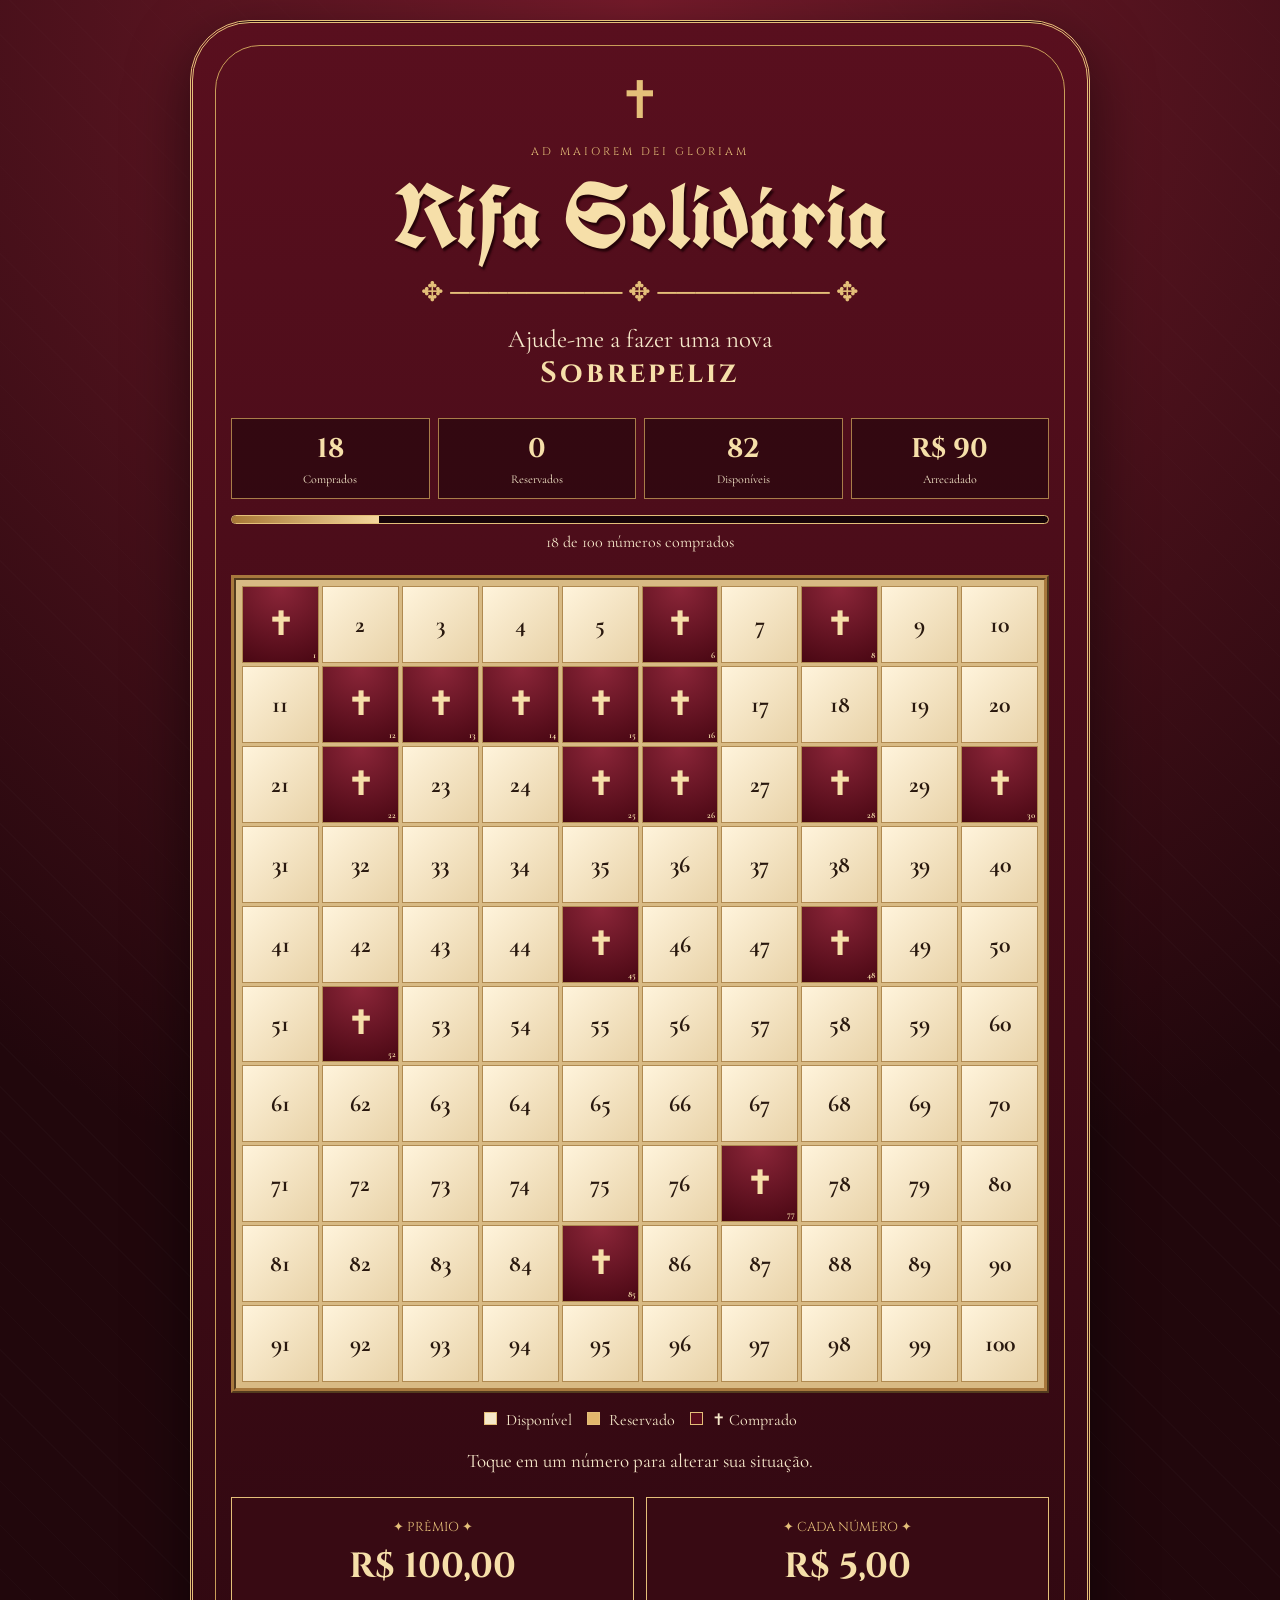
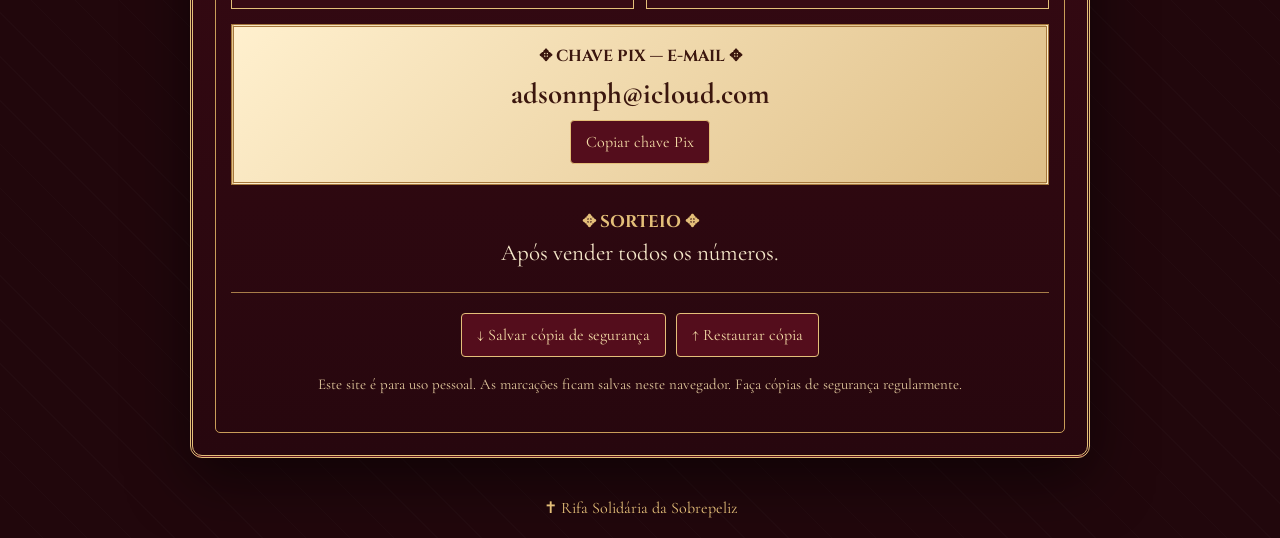
==== index.html @ 81c0448a "Criar index.html" ====
<!DOCTYPE html>
<html lang="pt-BR">
<head>
<meta charset="UTF-8">
<meta name="viewport" content="width=device-width, initial-scale=1">
<meta name="theme-color" content="#29070e">
<meta name="apple-mobile-web-app-capable" content="yes">
<link rel="manifest" href="./manifest.webmanifest">
<title>Rifa Solidária | Sobrepeliz</title>

<style>
@import url('https://fonts.googleapis.com/css2?family=Cinzel:wght@400;600;700&family=UnifrakturCook:wght@700&family=Cormorant+Garamond:wght@400;600;700&display=swap');

:root {
  --vinho: #4d0917;
  --escuro: #21070c;
  --ouro: #e4bf79;
  --ouro-claro: #f6dfa9;
  --pergaminho: #f6e8ca;
}

* { box-sizing: border-box; }

body {
  margin: 0;
  min-height: 100vh;
  color: var(--pergaminho);
  font-family: 'Cormorant Garamond', Georgia, serif;
  background:
    radial-gradient(circle at top, #761b2b, transparent 55%),
    repeating-linear-gradient(
      45deg,
      transparent 0 30px,
      #ffffff04 30px 31px
    ),
    var(--escuro);
}

button, input { font: inherit; }
button { cursor: pointer; }

.container {
  width: min(96%, 900px);
  margin: 20px auto;
  border: 3px double var(--ouro);
  border-radius: 60px 60px 12px 12px;
  padding: 22px;
  background: linear-gradient(#590f1e, #27070e);
  box-shadow: 0 20px 60px #0008;
}

.interno {
  border: 1px solid #c99d59;
  border-radius: 45px 45px 5px 5px;
  padding: 24px 15px;
}

.topo {
  text-align: center;
}

.cruz {
  font-size: 52px;
  color: var(--ouro);
}

.latin {
  font-family: Cinzel, Georgia, serif;
  letter-spacing: 3px;
  font-size: 11px;
  color: var(--ouro);
}

h1 {
  font-family: 'UnifrakturCook', Georgia, serif;
  font-size: clamp(49px, 10vw, 90px);
  font-weight: 700;
  line-height: 1;
  margin: 12px 0;
  color: var(--ouro-claro);
  text-shadow: 2px 3px 2px #260309;
}

.ornamento {
  text-align: center;
  color: var(--ouro);
  font-size: 27px;
  margin: 15px 0;
}

.descricao {
  text-align: center;
  font-size: 25px;
  margin: 8px 0 25px;
}

.descricao strong {
  display: block;
  font-family: Cinzel, Georgia, serif;
  font-size: 29px;
  letter-spacing: 3px;
  color: var(--ouro-claro);
}

.resumo {
  display: grid;
  grid-template-columns: repeat(4, 1fr);
  gap: 8px;
  margin-bottom: 16px;
}

.resumo div {
  text-align: center;
  border: 1px solid #a87d49;
  padding: 12px 4px;
  background: #18040880;
}

.resumo strong {
  display: block;
  font-family: Cinzel, Georgia, serif;
  color: var(--ouro-claro);
  font-size: clamp(16px, 3.5vw, 27px);
}

.resumo span {
  display: block;
  font-size: 12px;
  margin-top: 5px;
}

.barra {
  height: 9px;
  border: 1px solid var(--ouro);
  background: #160408;
  border-radius: 20px;
  overflow: hidden;
}

.progresso {
  width: 18%;
  height: 100%;
  background: linear-gradient(90deg, #a77735, #f4d79c);
}

.progresso-texto {
  text-align: center;
  margin: 8px 0 23px;
}

.moldura-grade {
  background: #d8ba84;
  padding: 6px;
  border: 5px ridge #a7783d;
}

.grade {
  display: grid;
  grid-template-columns: repeat(10, minmax(0, 1fr));
  gap: 3px;
}

.numero {
  aspect-ratio: 1;
  min-width: 0;
  border: 1px solid #b08a51;
  background: linear-gradient(135deg, #fff4dc, #e8d2a8);
  color: #29180e;
  font-size: clamp(12px, 3vw, 24px);
  font-weight: bold;
  position: relative;
  display: flex;
  justify-content: center;
  align-items: center;
  padding: 0;
}

.numero:active { transform: scale(.94); }

.numero.comprado {
  background: radial-gradient(circle at top, #8c2639, #490713);
  color: var(--ouro-claro);
}

.numero.comprado .simbolo {
  font-size: clamp(18px, 4vw, 32px);
}

.numero .cantinho {
  position: absolute;
  bottom: 1px;
  right: 2px;
  font-size: 9px;
}

.numero.reservado {
  background: #e2b76d;
  border: 2px solid #895a23;
}

.legenda {
  display: flex;
  justify-content: center;
  gap: 15px;
  flex-wrap: wrap;
  margin: 17px 0;
  font-size: 16px;
}

.legenda i {
  display: inline-block;
  width: 13px;
  height: 13px;
  border: 1px solid var(--ouro);
  margin-right: 5px;
}

.disponivel-cor { background: #f6e8ca; }
.reservado-cor { background: #e2b76d; }
.comprado-cor { background: #590c1a; }

.instrucao {
  text-align: center;
  font-size: 19px;
}

.informacoes {
  display: grid;
  grid-template-columns: 1fr 1fr;
  gap: 12px;
  margin-top: 25px;
}

.cartao {
  border: 1px solid var(--ouro);
  text-align: center;
  padding: 18px 8px;
  background: #380a13;
}

.cartao span {
  font-family: Cinzel, Georgia, serif;
  font-size: 13px;
  color: var(--ouro);
}

.cartao strong {
  display: block;
  font-family: Cinzel, Georgia, serif;
  font-size: clamp(20px, 4vw, 35px);
  margin-top: 7px;
  color: var(--ouro-claro);
}

.pix {
  text-align: center;
  background: linear-gradient(135deg, #fff0ce, #dfbf87);
  color: #3b160e;
  padding: 18px 10px;
  margin-top: 15px;
  border: 3px double #a6773c;
}

.pix h3 {
  font-family: Cinzel, Georgia, serif;
  font-size: 16px;
  margin: 0;
}

.pix p {
  font-size: clamp(19px, 4vw, 29px);
  font-weight: bold;
  overflow-wrap: anywhere;
  margin: 9px 0;
}

.botao {
  background: #540d1c;
  border: 1px solid var(--ouro);
  color: var(--ouro-claro);
  padding: 11px 15px;
  border-radius: 4px;
}

.botao:hover { background: #7b2030; }

.sorteio {
  text-align: center;
  margin: 25px 0;
  font-size: 23px;
}

.sorteio strong {
  display: block;
  font-family: Cinzel, Georgia, serif;
  font-size: 17px;
  color: var(--ouro);
  margin-bottom: 6px;
}

.ferramentas {
  display: flex;
  justify-content: center;
  flex-wrap: wrap;
  gap: 10px;
  border-top: 1px solid #a87d49;
  padding-top: 20px;
}

.aviso {
  text-align: center;
  font-size: 15px;
  color: #e0c79c;
  margin-top: 18px;
}

footer {
  text-align: center;
  color: var(--ouro);
  padding: 20px;
}

dialog {
  width: min(92vw, 440px);
  border: 2px solid var(--ouro);
  border-radius: 12px;
  background: linear-gradient(145deg, #55101f, #24070e);
  color: var(--pergaminho);
  padding: 25px;
}

dialog::backdrop {
  background: #080204cc;
}

dialog h2 {
  font-family: Cinzel, Georgia, serif;
  text-align: center;
  color: var(--ouro-claro);
}

.opcao {
  display: block;
  border: 1px solid #986c43;
  padding: 12px;
  margin: 9px 0;
  cursor: pointer;
  background: #310912;
}

.opcao:has(input:checked) {
  background: #711c2d;
  border-color: var(--ouro-claro);
}

.campo {
  display: block;
  margin-top: 15px;
  margin-bottom: 6px;
}

#observacao {
  width: 100%;
  padding: 11px;
  background: var(--pergaminho);
  border: 1px solid var(--ouro);
  color: #30140d;
}

.acoes {
  display: flex;
  gap: 10px;
  margin-top: 22px;
}

.acoes button { flex: 1; }

#mensagem {
  position: fixed;
  bottom: 20px;
  left: 50%;
  transform: translateX(-50%);
  background: var(--pergaminho);
  color: #39101a;
  border: 1px solid var(--ouro);
  padding: 12px 20px;
  display: none;
  z-index: 100;
  text-align: center;
}

@media(max-width:600px) {
  .container {
    width: calc(100% - 12px);
    padding: 8px;
    margin: 6px auto;
    border-radius: 35px 35px 8px 8px;
  }

  .interno {
    padding: 22px 8px;
    border-radius: 28px 28px 4px 4px;
  }

  .grade { gap: 2px; }

  .moldura-grade {
    padding: 3px;
    border-width: 3px;
  }

  .resumo { gap: 4px; }

  .resumo span { font-size: 10px; }

  .numero .cantinho { font-size: 7px; }

  .cartao span { font-size: 10px; }
}
</style>
</head>

<body>

<main class="container">
<div class="interno">

<header class="topo">
  <div class="cruz">✝</div>
  <p class="latin">AD MAIOREM DEI GLORIAM</p>
  <h1>Rifa Solidária</h1>
  <div class="ornamento">✥ ───────── ✥ ───────── ✥</div>
  <p class="descricao">
    Ajude-me a fazer uma nova
    <strong>Sobrepeliz</strong>
  </p>
</header>

<section class="resumo">
  <div>
    <strong id="comprados">18</strong>
    <span>Comprados</span>
  </div>
  <div>
    <strong id="reservados">0</strong>
    <span>Reservados</span>
  </div>
  <div>
    <strong id="disponiveis">82</strong>
    <span>Disponíveis</span>
  </div>
  <div>
    <strong id="arrecadado">R$ 90</strong>
    <span>Arrecadado</span>
  </div>
</section>

<div class="barra">
  <div class="progresso" id="progresso"></div>
</div>
<p class="progresso-texto" id="progressoTexto">
  18 de 100 números comprados
</p>

<section class="moldura-grade">
  <div class="grade" id="grade"></div>
</section>

<div class="legenda">
  <span><i class="disponivel-cor"></i> Disponível</span>
  <span><i class="reservado-cor"></i> Reservado</span>
  <span><i class="comprado-cor"></i> ✝ Comprado</span>
</div>

<p class="instrucao">
  Toque em um número para alterar sua situação.
</p>

<section class="informacoes">
  <div class="cartao">
    <span>✦ PRÊMIO ✦</span>
    <strong>R$ 100,00</strong>
  </div>
  <div class="cartao">
    <span>✦ CADA NÚMERO ✦</span>
    <strong>R$ 5,00</strong>
  </div>
</section>

<section class="pix">
  <h3>✥ CHAVE PIX — E-MAIL ✥</h3>
  <p id="chavePix">adsonnph@icloud.com</p>
  <button class="botao" id="copiarPix">
    Copiar chave Pix
  </button>
</section>

<div class="sorteio">
  <strong>✥ SORTEIO ✥</strong>
  Após vender todos os números.
</div>

<div class="ferramentas">
  <button class="botao" id="backup">
    ↓ Salvar cópia de segurança
  </button>
  <button class="botao" id="restaurar">
    ↑ Restaurar cópia
  </button>
  <input type="file" id="arquivoBackup"
         accept=".json,application/json" hidden>
</div>

<p class="aviso">
  Este site é para uso pessoal. As marcações ficam
  salvas neste navegador. Faça cópias de segurança
  regularmente.
</p>

</div>
</main>

<footer>
  ✝ Rifa Solidária da Sobrepeliz
</footer>

<dialog id="janela">
  <h2 id="tituloJanela">Número 001</h2>
  <p>Escolha a situação deste número:</p>

  <form id="formulario">
    <label class="opcao">
      <input type="radio" name="situacao" value="disponivel">
      Disponível
    </label>

    <label class="opcao">
      <input type="radio" name="situacao" value="reservado">
      Reservado
    </label>

    <label class="opcao">
      <input type="radio" name="situacao" value="comprado">
      ✝ Comprado
    </label>

    <label class="campo" for="observacao">
      Nome ou observação (opcional):
    </label>
    <input type="text" id="observacao" maxlength="100"
           placeholder="Ex.: Maria — Pix confirmado">

    <div class="acoes">
      <button type="button" class="botao" id="cancelar">
        Cancelar
      </button>
      <button type="submit" class="botao">
        Salvar
      </button>
    </div>
  </form>
</dialog>

<div id="mensagem" role="status"></div>

<script>
(function () {
  "use strict";

  const CHAVE = "rifa-sobrepeliz-v1";

  // Números já comprados na imagem original
  const INICIAIS = [
    1, 6, 8, 12, 13, 14, 15, 16,
    22, 25, 26, 28, 30, 45, 48,
    52, 77, 85
  ];

  const grade = document.getElementById("grade");
  const janela = document.getElementById("janela");
  const formulario = document.getElementById("formulario");
  const observacao = document.getElementById("observacao");
  const mensagem = document.getElementById("mensagem");

  let selecionado = null;
  let tempoMensagem;

  function estadoInicial() {
    return Array.from({length: 100}, (_, i) => ({
      situacao: INICIAIS.includes(i + 1)
        ? "comprado" : "disponivel",
      observacao: ""
    }));
  }

  function validar(dados) {
    if (!Array.isArray(dados) || dados.length !== 100) {
      throw new Error("A cópia deve conter 100 números.");
    }

    const validos = ["disponivel", "reservado", "comprado"];

    return dados.map(item => ({
      situacao: item && validos.includes(item.situacao)
        ? item.situacao : "disponivel",
      observacao: item && typeof item.observacao === "string"
        ? item.observacao.slice(0, 100) : ""
    }));
  }

  function carregar() {
    try {
      const salvo = localStorage.getItem(CHAVE);
      if (salvo) return validar(JSON.parse(salvo));
    } catch (erro) {
      alert("Não foi possível carregar os dados salvos.");
    }
    return estadoInicial();
  }

  let numeros = carregar();

  function salvar() {
    try {
      localStorage.setItem(CHAVE, JSON.stringify(numeros));
    } catch (erro) {
      alert(
        "O navegador não conseguiu salvar. " +
        "Faça uma cópia de segurança."
      );
    }
  }

  function avisar(texto) {
    clearTimeout(tempoMensagem);
    mensagem.textContent = texto;
    mensagem.style.display = "block";
    tempoMensagem = setTimeout(() => {
      mensagem.style.display = "none";
    }, 3000);
  }

  function formatar(n) {
    return String(n).padStart(3, "0");
  }

  function atualizar() {
    grade.replaceChildren();

    numeros.forEach((item, indice) => {
      const n = indice + 1;
      const botao = document.createElement("button");

      botao.type = "button";
      botao.className = "numero";

      if (item.situacao === "comprado") {
        botao.classList.add("comprado");

        const cruz = document.createElement("span");
        cruz.className = "simbolo";
        cruz.textContent = "✝";

        const pequeno = document.createElement("span");
        pequeno.className = "cantinho";
        pequeno.textContent = n;

        botao.append(cruz, pequeno);
      } else {
        botao.textContent = n;

        if (item.situacao === "reservado") {
          botao.classList.add("reservado");
        }
      }

      botao.setAttribute(
        "aria-label",
        `Número ${formatar(n)}, ${item.situacao}`
      );

      botao.addEventListener("click", () => abrir(n));
      grade.appendChild(botao);
    });

    const vendidos = numeros.filter(
      n => n.situacao === "comprado"
    ).length;

    const reservados = numeros.filter(
      n => n.situacao === "reservado"
    ).length;

    document.getElementById("comprados").textContent = vendidos;
    document.getElementById("reservados").textContent = reservados;
    document.getElementById("disponiveis").textContent =
      100 - vendidos - reservados;

    document.getElementById("arrecadado").textContent =
      (vendidos * 5).toLocaleString("pt-BR", {
        style: "currency",
        currency: "BRL",
        maximumFractionDigits: 0
      });

    document.getElementById("progresso").style.width =
      vendidos + "%";

    document.getElementById("progressoTexto").textContent =
      `${vendidos} de 100 números comprados`;
  }

  function abrir(numero) {
    selecionado = numero;
    const item = numeros[numero - 1];

    document.getElementById("tituloJanela").textContent =
      "Número " + formatar(numero);

    formulario.elements.situacao.value = item.situacao;
    observacao.value = item.observacao;

    janela.showModal();
  }

  document.getElementById("cancelar").addEventListener(
    "click", () => janela.close()
  );

  formulario.addEventListener("submit", evento => {
    evento.preventDefault();

    if (selecionado === null) return;

    numeros[selecionado - 1] = {
      situacao: formulario.elements.situacao.value,
      observacao: observacao.value.trim()
    };

    salvar();
    atualizar();
    janela.close();

    avisar("Número " + formatar(selecionado) + " atualizado!");
  });

  document.getElementById("backup").addEventListener(
    "click", () => {
      const conteudo = JSON.stringify({
        tipo: "rifa-sobrepeliz",
        numeros: numeros
      }, null, 2);

      const arquivo = new Blob([conteudo], {
        type: "application/json"
      });

      const url = URL.createObjectURL(arquivo);
      const link = document.createElement("a");

      link.href = url;
      link.download = "backup-rifa-sobrepeliz.json";
      document.body.appendChild(link);
      link.click();
      link.remove();

      setTimeout(() => URL.revokeObjectURL(url), 3000);
      avisar("Cópia de segurança criada!");
    }
  );

  document.getElementById("restaurar").addEventListener(
    "click", () => {
      document.getElementById("arquivoBackup").click();
    }
  );

  document.getElementById("arquivoBackup").addEventListener(
    "change", async evento => {
      const arquivo = evento.target.files[0];
      if (!arquivo) return;

      try {
        const dados = JSON.parse(await arquivo.text());

        if (dados.tipo !== "rifa-sobrepeliz") {
          throw new Error("Arquivo de backup inválido.");
        }

        const restaurados = validar(dados.numeros);

        if (confirm("Substituir as marcações atuais?")) {
          numeros = restaurados;
          salvar();
          atualizar();
          avisar("Cópia restaurada!");
        }
      } catch (erro) {
        alert("Erro ao restaurar: " + erro.message);
      }

      evento.target.value = "";
    }
  );

  document.getElementById("copiarPix").addEventListener(
    "click", async () => {
      const chave = document.getElementById("chavePix")
        .textContent.trim();

      try {
        await navigator.clipboard.writeText(chave);
        avisar("Chave Pix copiada!");
      } catch (erro) {
        avisar("Selecione e copie a chave Pix manualmente.");
      }
    }
  );

  atualizar();
})();

if ("serviceWorker" in navigator) {
  window.addEventListener("load", () => {
    navigator.serviceWorker.register("./sw.js")
      .catch(erro => console.warn("Offline:", erro));
  });
}
</script>

</body>
</html>
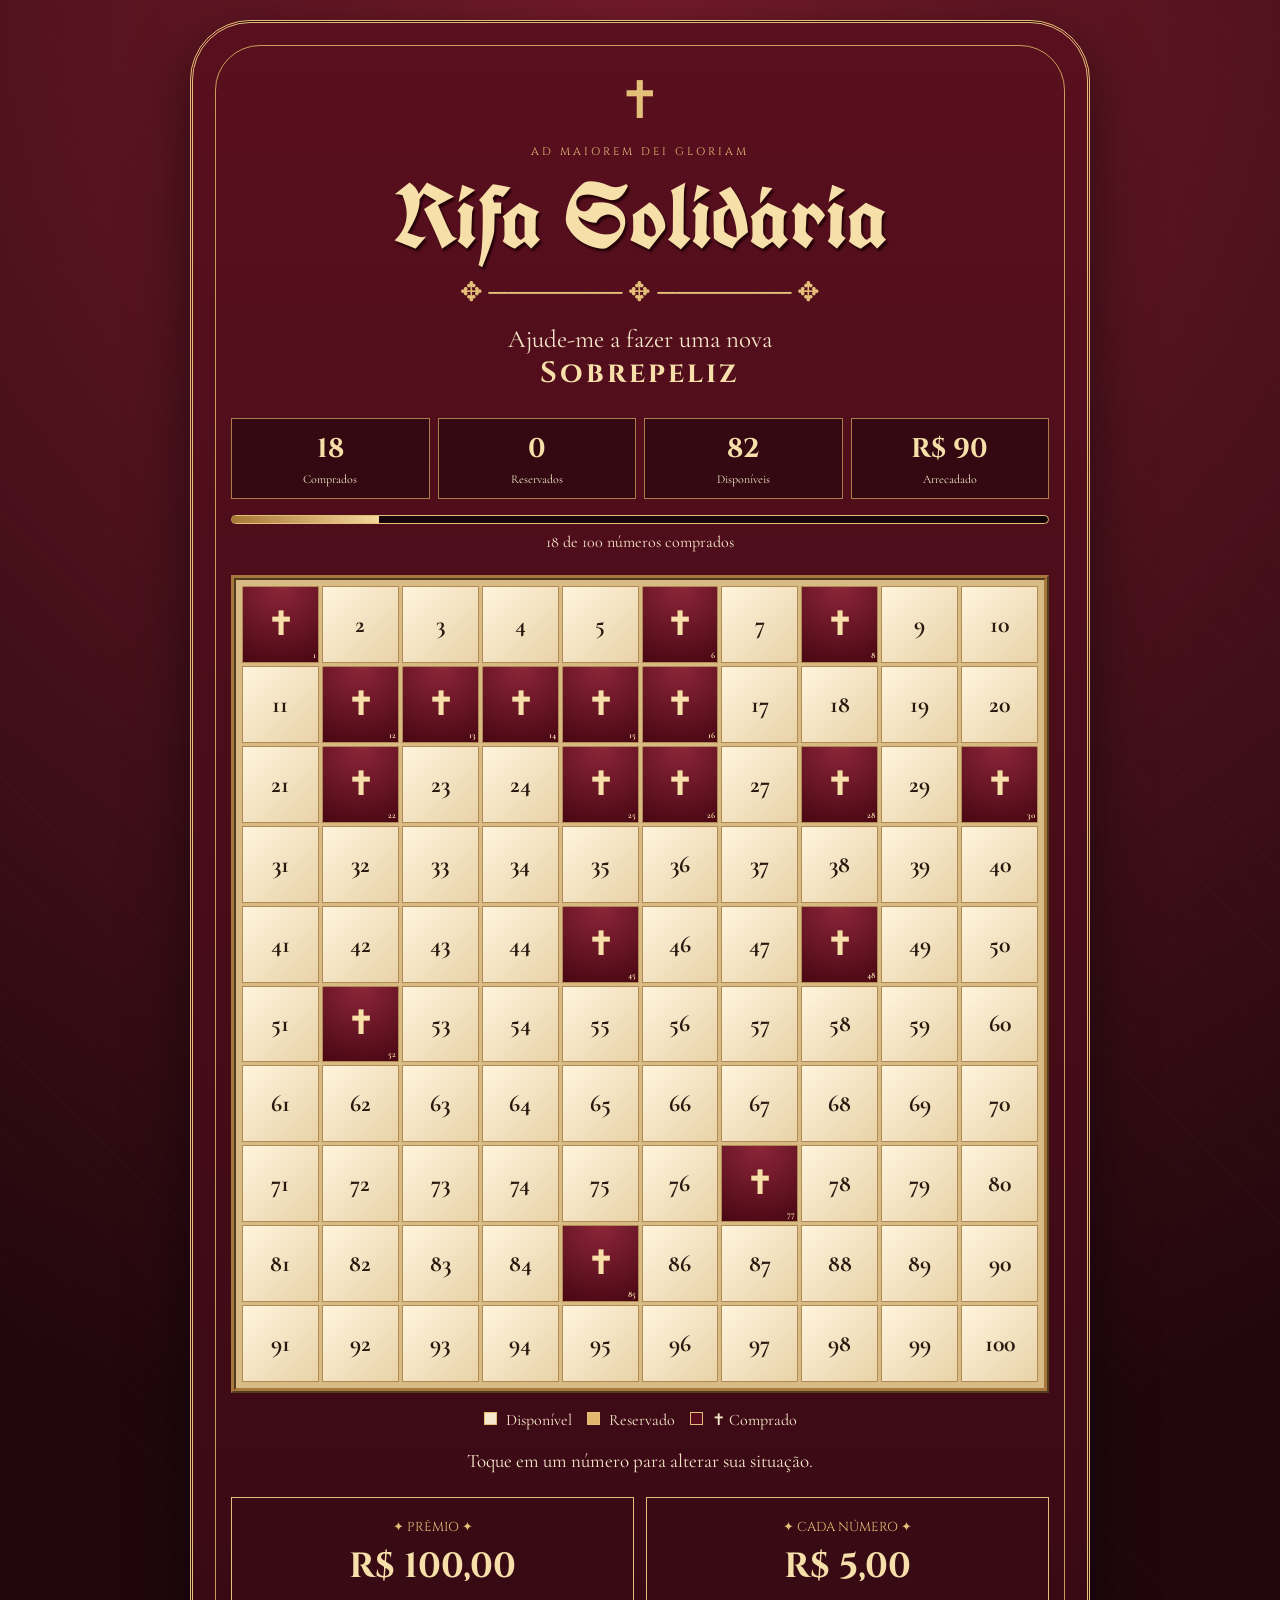
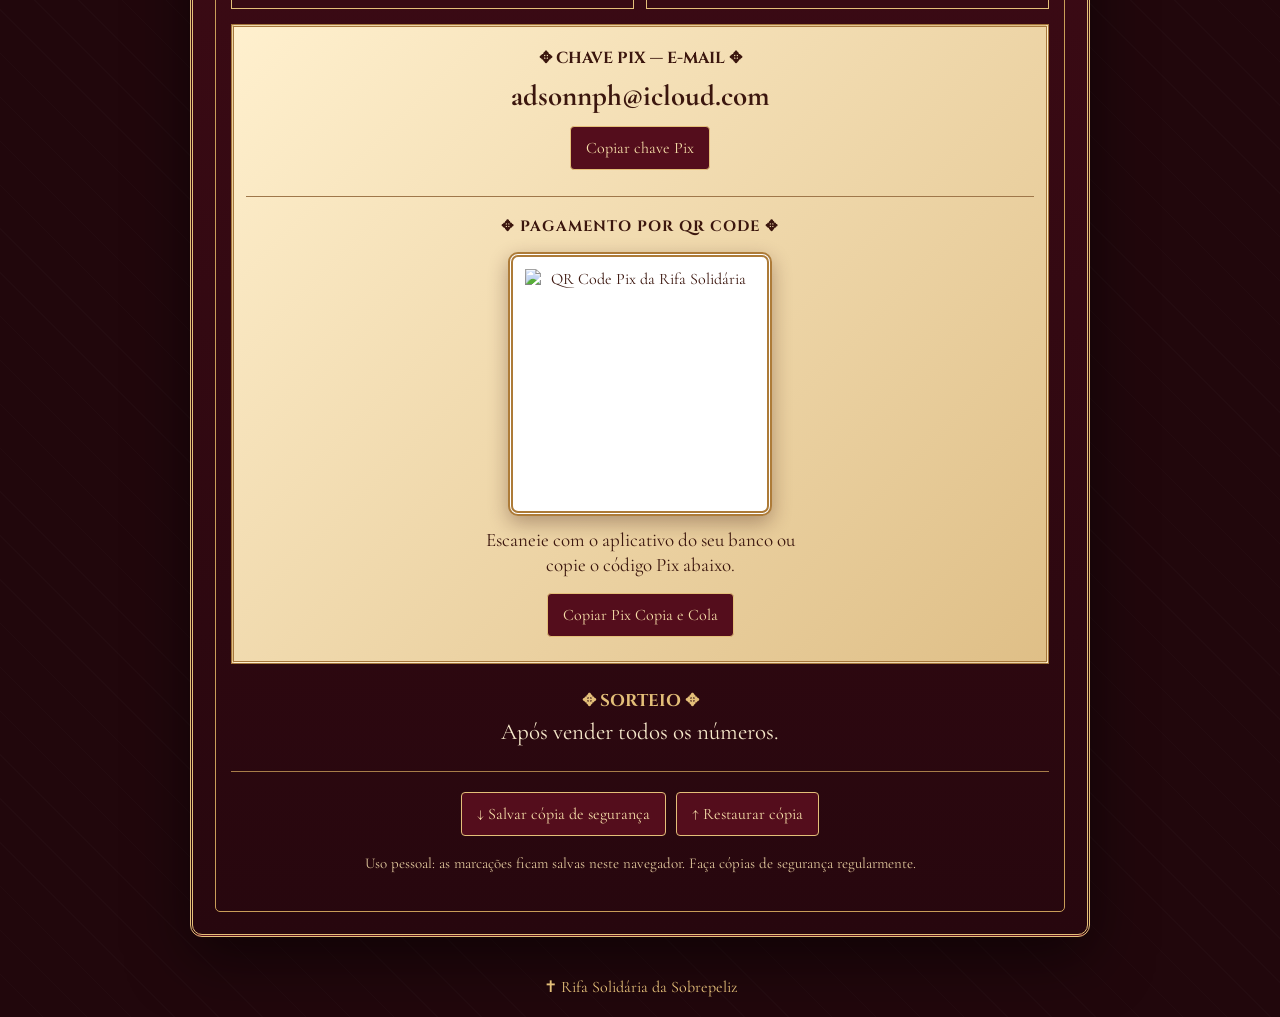
==== commit 29b307b8: "Atualizar o index.html" ====
--- a/index.html
+++ b/index.html
@@ -6,7 +6,9 @@
 <meta name="viewport" content="width=device-width, initial-scale=1">
 <meta name="theme-color" content="#29070e">
 <meta name="apple-mobile-web-app-capable" content="yes">
+<meta name="apple-mobile-web-app-title" content="Minha Rifa">
 <link rel="manifest" href="./manifest.webmanifest">
+
 <title>Rifa Solidária | Sobrepeliz</title>
 
 <style>
@@ -30,9 +32,7 @@
   background:
     radial-gradient(circle at top, #761b2b, transparent 55%),
     repeating-linear-gradient(
-      45deg,
-      transparent 0 30px,
-      #ffffff04 30px 31px
+      45deg, transparent 0 30px, #ffffff04 30px 31px
     ),
     var(--escuro);
 }
@@ -56,14 +56,8 @@
   padding: 24px 15px;
 }
 
-.topo {
-  text-align: center;
-}
-
-.cruz {
-  font-size: 52px;
-  color: var(--ouro);
-}
+.topo { text-align: center; }
+.cruz { font-size: 52px; color: var(--ouro); }
 
 .latin {
   font-family: Cinzel, Georgia, serif;
@@ -75,7 +69,6 @@
 h1 {
   font-family: 'UnifrakturCook', Georgia, serif;
   font-size: clamp(49px, 10vw, 90px);
-  font-weight: 700;
   line-height: 1;
   margin: 12px 0;
   color: var(--ouro-claro);
@@ -178,6 +171,11 @@
 
 .numero:active { transform: scale(.94); }
 
+.numero:focus-visible {
+  outline: 3px solid #fff;
+  outline-offset: 1px;
+}
+
 .numero.comprado {
   background: radial-gradient(circle at top, #8c2639, #490713);
   color: var(--ouro-claro);
@@ -253,11 +251,13 @@
   color: var(--ouro-claro);
 }
 
+/* ÁREA PIX */
+
 .pix {
   text-align: center;
   background: linear-gradient(135deg, #fff0ce, #dfbf87);
   color: #3b160e;
-  padding: 18px 10px;
+  padding: 20px 12px;
   margin-top: 15px;
   border: 3px double #a6773c;
 }
@@ -268,7 +268,7 @@
   margin: 0;
 }
 
-.pix p {
+.pix p.chave {
   font-size: clamp(19px, 4vw, 29px);
   font-weight: bold;
   overflow-wrap: anywhere;
@@ -284,6 +284,47 @@
 }
 
 .botao:hover { background: #7b2030; }
+
+/* NOVO QR CODE */
+
+.area-qr {
+  margin-top: 22px;
+  padding-top: 19px;
+  border-top: 1px solid #9f774a;
+}
+
+.area-qr h3 {
+  font-size: 15px;
+  letter-spacing: 1px;
+}
+
+.moldura-qr {
+  display: inline-flex;
+  align-items: center;
+  justify-content: center;
+  margin-top: 15px;
+  padding: 12px;
+  background: #fff;
+  border: 5px double #ad7b38;
+  border-radius: 10px;
+  box-shadow: 0 7px 20px #38120e55;
+}
+
+.qr-code {
+  display: block;
+  width: min(230px, 62vw);
+  height: auto;
+  aspect-ratio: 1;
+}
+
+.pix .instrucao-qr {
+  font-size: 19px;
+  line-height: 1.3;
+  margin: 12px auto;
+  max-width: 340px;
+}
+
+.pix .botao { margin: 4px; }
 
 .sorteio {
   text-align: center;
@@ -330,9 +371,7 @@
   padding: 25px;
 }
 
-dialog::backdrop {
-  background: #080204cc;
-}
+dialog::backdrop { background: #080204cc; }
 
 dialog h2 {
   font-family: Cinzel, Georgia, serif;
@@ -411,11 +450,8 @@
   }
 
   .resumo { gap: 4px; }
-
   .resumo span { font-size: 10px; }
-
   .numero .cantinho { font-size: 7px; }
-
   .cartao span { font-size: 10px; }
 }
 </style>
@@ -430,14 +466,18 @@
   <div class="cruz">✝</div>
   <p class="latin">AD MAIOREM DEI GLORIAM</p>
   <h1>Rifa Solidária</h1>
-  <div class="ornamento">✥ ───────── ✥ ───────── ✥</div>
+
+  <div class="ornamento">
+    ✥ ─────── ✥ ─────── ✥
+  </div>
+
   <p class="descricao">
     Ajude-me a fazer uma nova
     <strong>Sobrepeliz</strong>
   </p>
 </header>
 
-<section class="resumo">
+<section class="resumo" aria-label="Resumo da rifa">
   <div>
     <strong id="comprados">18</strong>
     <span>Comprados</span>
@@ -459,11 +499,12 @@
 <div class="barra">
   <div class="progresso" id="progresso"></div>
 </div>
+
 <p class="progresso-texto" id="progressoTexto">
   18 de 100 números comprados
 </p>
 
-<section class="moldura-grade">
+<section class="moldura-grade" aria-label="Números da rifa">
   <div class="grade" id="grade"></div>
 </section>
 
@@ -488,12 +529,42 @@
   </div>
 </section>
 
+<!-- ÁREA PIX COM QR CODE -->
+
 <section class="pix">
   <h3>✥ CHAVE PIX — E-MAIL ✥</h3>
-  <p id="chavePix">adsonnph@icloud.com</p>
-  <button class="botao" id="copiarPix">
+
+  <p class="chave" id="chavePix">
+    adsonnph@icloud.com
+  </p>
+
+  <button class="botao" type="button" id="copiarPix">
     Copiar chave Pix
   </button>
+
+  <div class="area-qr">
+    <h3>✥ PAGAMENTO POR QR CODE ✥</h3>
+
+    <div class="moldura-qr">
+      <img
+        src="./qr-pix.png"
+        class="qr-code"
+        width="230"
+        height="230"
+        alt="QR Code Pix da Rifa Solidária"
+        loading="eager"
+      >
+    </div>
+
+    <p class="instrucao-qr">
+      Escaneie com o aplicativo do seu banco
+      ou copie o código Pix abaixo.
+    </p>
+
+    <button class="botao" type="button" id="copiarPixPayload">
+      Copiar Pix Copia e Cola
+    </button>
+  </div>
 </section>
 
 <div class="sorteio">
@@ -502,19 +573,25 @@
 </div>
 
 <div class="ferramentas">
-  <button class="botao" id="backup">
+  <button class="botao" type="button" id="backup">
     ↓ Salvar cópia de segurança
   </button>
-  <button class="botao" id="restaurar">
+
+  <button class="botao" type="button" id="restaurar">
     ↑ Restaurar cópia
   </button>
-  <input type="file" id="arquivoBackup"
-         accept=".json,application/json" hidden>
+
+  <input
+    type="file"
+    id="arquivoBackup"
+    accept=".json,application/json"
+    hidden
+  >
 </div>
 
 <p class="aviso">
-  Este site é para uso pessoal. As marcações ficam
-  salvas neste navegador. Faça cópias de segurança
+  Uso pessoal: as marcações ficam salvas
+  neste navegador. Faça cópias de segurança
   regularmente.
 </p>
 
@@ -548,13 +625,19 @@
     <label class="campo" for="observacao">
       Nome ou observação (opcional):
     </label>
-    <input type="text" id="observacao" maxlength="100"
-           placeholder="Ex.: Maria — Pix confirmado">
+
+    <input
+      type="text"
+      id="observacao"
+      maxlength="100"
+      placeholder="Ex.: Maria — Pix confirmado"
+    >
 
     <div class="acoes">
       <button type="button" class="botao" id="cancelar">
         Cancelar
       </button>
+
       <button type="submit" class="botao">
         Salvar
       </button>
@@ -562,15 +645,19 @@
   </form>
 </dialog>
 
-<div id="mensagem" role="status"></div>
+<div id="mensagem" role="status" aria-live="polite"></div>
 
 <script>
 (function () {
   "use strict";
 
-  const CHAVE = "rifa-sobrepeliz-v1";
-
-  // Números já comprados na imagem original
+  const CHAVE_ARMAZENAMENTO = "rifa-sobrepeliz-v1";
+
+  // Código Pix extraído do QR Code enviado.
+  const PIX_COPIA_COLA =
+    "00020126410014BR.GOV.BCB.PIX0119adsonnph@icloud.com5204000053039865802BR5925Adson Phelipe Soares da S6009SAO PAULO62140510K0ebY5ANla6304C25B";
+
+  // Números comprados na imagem original.
   const INICIAIS = [
     1, 6, 8, 12, 13, 14, 15, 16,
     22, 25, 26, 28, 30, 45, 48,
@@ -587,9 +674,10 @@
   let tempoMensagem;
 
   function estadoInicial() {
-    return Array.from({length: 100}, (_, i) => ({
+    return Array.from({ length: 100 }, (_, i) => ({
       situacao: INICIAIS.includes(i + 1)
-        ? "comprado" : "disponivel",
+        ? "comprado"
+        : "disponivel",
       observacao: ""
     }));
   }
@@ -599,23 +687,34 @@
       throw new Error("A cópia deve conter 100 números.");
     }
 
-    const validos = ["disponivel", "reservado", "comprado"];
+    const validos = [
+      "disponivel",
+      "reservado",
+      "comprado"
+    ];
 
     return dados.map(item => ({
       situacao: item && validos.includes(item.situacao)
-        ? item.situacao : "disponivel",
+        ? item.situacao
+        : "disponivel",
+
       observacao: item && typeof item.observacao === "string"
-        ? item.observacao.slice(0, 100) : ""
+        ? item.observacao.slice(0, 100)
+        : ""
     }));
   }
 
   function carregar() {
     try {
-      const salvo = localStorage.getItem(CHAVE);
-      if (salvo) return validar(JSON.parse(salvo));
+      const salvo = localStorage.getItem(CHAVE_ARMAZENAMENTO);
+
+      if (salvo) {
+        return validar(JSON.parse(salvo));
+      }
     } catch (erro) {
       alert("Não foi possível carregar os dados salvos.");
     }
+
     return estadoInicial();
   }
 
@@ -623,10 +722,13 @@
 
   function salvar() {
     try {
-      localStorage.setItem(CHAVE, JSON.stringify(numeros));
+      localStorage.setItem(
+        CHAVE_ARMAZENAMENTO,
+        JSON.stringify(numeros)
+      );
     } catch (erro) {
       alert(
-        "O navegador não conseguiu salvar. " +
+        "Não foi possível salvar neste navegador. " +
         "Faça uma cópia de segurança."
       );
     }
@@ -634,8 +736,10 @@
 
   function avisar(texto) {
     clearTimeout(tempoMensagem);
+
     mensagem.textContent = texto;
     mensagem.style.display = "block";
+
     tempoMensagem = setTimeout(() => {
       mensagem.style.display = "none";
     }, 3000);
@@ -681,6 +785,7 @@
       );
 
       botao.addEventListener("click", () => abrir(n));
+
       grade.appendChild(botao);
     });
 
@@ -692,8 +797,12 @@
       n => n.situacao === "reservado"
     ).length;
 
-    document.getElementById("comprados").textContent = vendidos;
-    document.getElementById("reservados").textContent = reservados;
+    document.getElementById("comprados").textContent =
+      vendidos;
+
+    document.getElementById("reservados").textContent =
+      reservados;
+
     document.getElementById("disponiveis").textContent =
       100 - vendidos - reservados;
 
@@ -713,20 +822,24 @@
 
   function abrir(numero) {
     selecionado = numero;
+
     const item = numeros[numero - 1];
 
     document.getElementById("tituloJanela").textContent =
       "Número " + formatar(numero);
 
-    formulario.elements.situacao.value = item.situacao;
+    formulario.elements.situacao.value =
+      item.situacao;
+
     observacao.value = item.observacao;
 
     janela.showModal();
   }
 
-  document.getElementById("cancelar").addEventListener(
-    "click", () => janela.close()
-  );
+  document.getElementById("cancelar")
+    .addEventListener("click", () => {
+      janela.close();
+    });
 
   formulario.addEventListener("submit", evento => {
     evento.preventDefault();
@@ -742,14 +855,18 @@
     atualizar();
     janela.close();
 
-    avisar("Número " + formatar(selecionado) + " atualizado!");
+    avisar(
+      "Número " + formatar(selecionado) + " atualizado!"
+    );
   });
 
-  document.getElementById("backup").addEventListener(
-    "click", () => {
+  // SALVAR BACKUP
+
+  document.getElementById("backup")
+    .addEventListener("click", () => {
       const conteudo = JSON.stringify({
         tipo: "rifa-sobrepeliz",
-        numeros: numeros
+        numeros
       }, null, 2);
 
       const arquivo = new Blob([conteudo], {
@@ -761,24 +878,27 @@
 
       link.href = url;
       link.download = "backup-rifa-sobrepeliz.json";
+
       document.body.appendChild(link);
       link.click();
       link.remove();
 
       setTimeout(() => URL.revokeObjectURL(url), 3000);
+
       avisar("Cópia de segurança criada!");
-    }
-  );
-
-  document.getElementById("restaurar").addEventListener(
-    "click", () => {
+    });
+
+  // RESTAURAR BACKUP
+
+  document.getElementById("restaurar")
+    .addEventListener("click", () => {
       document.getElementById("arquivoBackup").click();
-    }
-  );
-
-  document.getElementById("arquivoBackup").addEventListener(
-    "change", async evento => {
+    });
+
+  document.getElementById("arquivoBackup")
+    .addEventListener("change", async evento => {
       const arquivo = evento.target.files[0];
+
       if (!arquivo) return;
 
       try {
@@ -801,25 +921,42 @@
       }
 
       evento.target.value = "";
+    });
+
+  // COPIAR PIX
+
+  async function copiar(texto, sucesso) {
+    try {
+      await navigator.clipboard.writeText(texto);
+      avisar(sucesso);
+    } catch (erro) {
+      window.prompt("Copie o texto abaixo:", texto);
     }
-  );
-
-  document.getElementById("copiarPix").addEventListener(
-    "click", async () => {
-      const chave = document.getElementById("chavePix")
-        .textContent.trim();
-
-      try {
-        await navigator.clipboard.writeText(chave);
-        avisar("Chave Pix copiada!");
-      } catch (erro) {
-        avisar("Selecione e copie a chave Pix manualmente.");
-      }
-    }
-  );
+  }
+
+  document.getElementById("copiarPix")
+    .addEventListener("click", () => {
+      copiar(
+        document.getElementById("chavePix")
+          .textContent.trim(),
+        "Chave Pix copiada!"
+      );
+    });
+
+  // NOVO: COPIAR CÓDIGO PIX COMPLETO
+
+  document.getElementById("copiarPixPayload")
+    .addEventListener("click", () => {
+      copiar(
+        PIX_COPIA_COLA,
+        "Pix Copia e Cola copiado!"
+      );
+    });
 
   atualizar();
 })();
+
+// FUNCIONAMENTO OFFLINE
 
 if ("serviceWorker" in navigator) {
   window.addEventListener("load", () => {
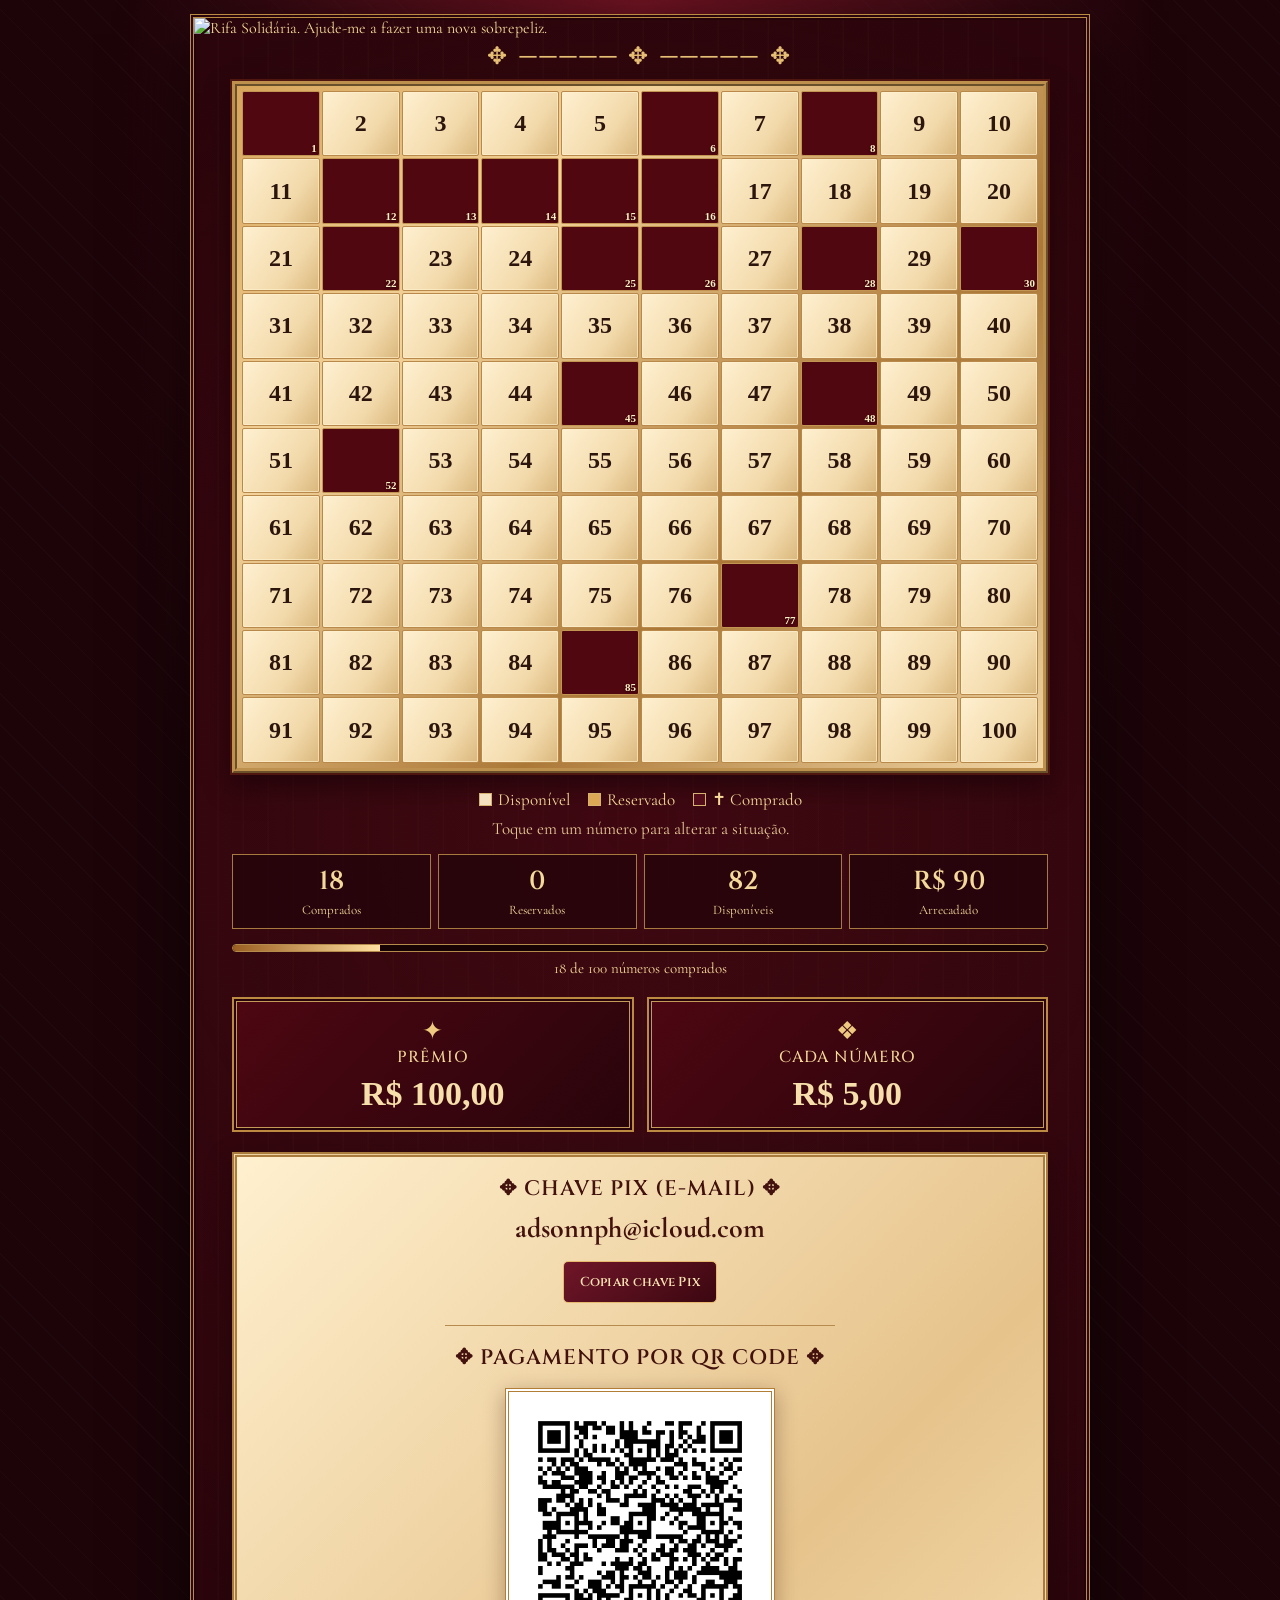
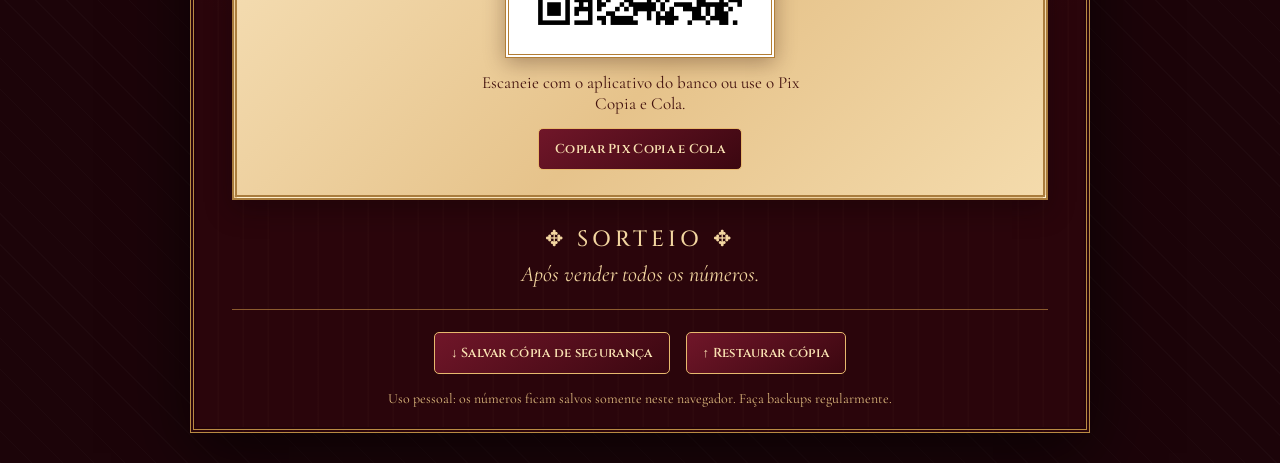
==== commit 35c7fe8c: "Atualizar o index.html" ====
--- a/index.html
+++ b/index.html
@@ -3,8 +3,8 @@
 <html lang="pt-BR">
 <head>
 <meta charset="UTF-8">
-<meta name="viewport" content="width=device-width, initial-scale=1">
-<meta name="theme-color" content="#29070e">
+<meta name="viewport" content="width=device-width, initial-scale=1, viewport-fit=cover">
+<meta name="theme-color" content="#31060e">
 <meta name="apple-mobile-web-app-capable" content="yes">
 <meta name="apple-mobile-web-app-title" content="Minha Rifa">
 <link rel="manifest" href="./manifest.webmanifest">
@@ -12,613 +12,813 @@
 <title>Rifa Solidária | Sobrepeliz</title>
 
 <style>
-@import url('https://fonts.googleapis.com/css2?family=Cinzel:wght@400;600;700&family=UnifrakturCook:wght@700&family=Cormorant+Garamond:wght@400;600;700&display=swap');
+@import url('https://fonts.googleapis.com/css2?family=Cinzel:wght@400;500;600;700&family=Cormorant+Garamond:wght@400;500;600;700&display=swap');
 
 :root {
-  --vinho: #4d0917;
-  --escuro: #21070c;
-  --ouro: #e4bf79;
-  --ouro-claro: #f6dfa9;
-  --pergaminho: #f6e8ca;
-}
-
-* { box-sizing: border-box; }
+  --vinho: #3b0710;
+  --vinho-claro: #65101d;
+  --ouro: #d7a64d;
+  --ouro-claro: #f5d99b;
+  --papel: #f2dbb0;
+  --tinta: #2c150d;
+}
+
+* {
+  box-sizing: border-box;
+}
+
+html {
+  scroll-behavior: smooth;
+}
 
 body {
   margin: 0;
   min-height: 100vh;
-  color: var(--pergaminho);
+  color: var(--ouro-claro);
   font-family: 'Cormorant Garamond', Georgia, serif;
   background:
-    radial-gradient(circle at top, #761b2b, transparent 55%),
+    radial-gradient(
+      ellipse at 50% 0%,
+      #711322 0%,
+      transparent 58%
+    ),
     repeating-linear-gradient(
-      45deg, transparent 0 30px, #ffffff04 30px 31px
+      45deg,
+      #ffffff05 0 1px,
+      transparent 1px 22px
     ),
-    var(--escuro);
-}
-
-button, input { font: inherit; }
-button { cursor: pointer; }
-
-.container {
-  width: min(96%, 900px);
-  margin: 20px auto;
-  border: 3px double var(--ouro);
-  border-radius: 60px 60px 12px 12px;
-  padding: 22px;
-  background: linear-gradient(#590f1e, #27070e);
-  box-shadow: 0 20px 60px #0008;
-}
-
-.interno {
-  border: 1px solid #c99d59;
-  border-radius: 45px 45px 5px 5px;
-  padding: 24px 15px;
-}
-
-.topo { text-align: center; }
-.cruz { font-size: 52px; color: var(--ouro); }
-
-.latin {
-  font-family: Cinzel, Georgia, serif;
+    #1c0409;
+}
+
+button, input {
+  font: inherit;
+}
+
+button {
+  cursor: pointer;
+}
+
+button:focus-visible {
+  outline: 3px solid white;
+  outline-offset: 2px;
+}
+
+.sr-only {
+  position: absolute;
+  width: 1px;
+  height: 1px;
+  overflow: hidden;
+  clip: rect(0, 0, 0, 0);
+  white-space: nowrap;
+}
+
+/* MOLDURA PRINCIPAL */
+
+.poster {
+  max-width: 900px;
+  margin: 14px auto 30px;
+  border: 4px double #b98b43;
+  box-shadow:
+    0 20px 65px #000a,
+    inset 0 0 0 2px #230309;
+  background:
+    radial-gradient(
+      circle at 50% 40%,
+      #680d1c55,
+      transparent 70%
+    ),
+    repeating-linear-gradient(
+      90deg,
+      #0000 0 23px,
+      #ffd17a05 24px 25px
+    ),
+    #2a050b;
+}
+
+/* CABEÇALHO GÓTICO */
+
+.cabecalho {
+  display: block;
+  width: 100%;
+  height: auto;
+}
+
+.conteudo {
+  padding: 0 clamp(10px, 3.8vw, 38px) 18px;
+}
+
+.filete {
+  text-align: center;
+  color: #e7bf74;
+  font-size: clamp(16px, 3.3vw, 24px);
   letter-spacing: 3px;
-  font-size: 11px;
-  color: var(--ouro);
-}
-
-h1 {
-  font-family: 'UnifrakturCook', Georgia, serif;
-  font-size: clamp(49px, 10vw, 90px);
-  line-height: 1;
-  margin: 12px 0;
-  color: var(--ouro-claro);
-  text-shadow: 2px 3px 2px #260309;
-}
-
-.ornamento {
-  text-align: center;
-  color: var(--ouro);
-  font-size: 27px;
-  margin: 15px 0;
-}
-
-.descricao {
-  text-align: center;
-  font-size: 25px;
-  margin: 8px 0 25px;
-}
-
-.descricao strong {
-  display: block;
-  font-family: Cinzel, Georgia, serif;
-  font-size: 29px;
-  letter-spacing: 3px;
-  color: var(--ouro-claro);
-}
-
-.resumo {
-  display: grid;
-  grid-template-columns: repeat(4, 1fr);
-  gap: 8px;
-  margin-bottom: 16px;
-}
-
-.resumo div {
-  text-align: center;
-  border: 1px solid #a87d49;
-  padding: 12px 4px;
-  background: #18040880;
-}
-
-.resumo strong {
-  display: block;
-  font-family: Cinzel, Georgia, serif;
-  color: var(--ouro-claro);
-  font-size: clamp(16px, 3.5vw, 27px);
-}
-
-.resumo span {
-  display: block;
-  font-size: 12px;
-  margin-top: 5px;
-}
-
-.barra {
-  height: 9px;
-  border: 1px solid var(--ouro);
-  background: #160408;
-  border-radius: 20px;
-  overflow: hidden;
-}
-
-.progresso {
-  width: 18%;
-  height: 100%;
-  background: linear-gradient(90deg, #a77735, #f4d79c);
-}
-
-.progresso-texto {
-  text-align: center;
-  margin: 8px 0 23px;
-}
-
-.moldura-grade {
-  background: #d8ba84;
-  padding: 6px;
-  border: 5px ridge #a7783d;
+  margin: 4px 0 10px;
+}
+
+/* GRADE DOS 100 NÚMEROS */
+
+.tabuleiro {
+  padding: 5px;
+  background:
+    linear-gradient(
+      135deg,
+      #d7a55b,
+      #f4d39a 28%,
+      #ab7837 65%,
+      #f2d6a4
+    );
+  border: 5px ridge #bd904e;
+  box-shadow:
+    0 0 0 2px #4e160e,
+    0 12px 24px #10020588;
 }
 
 .grade {
   display: grid;
   grid-template-columns: repeat(10, minmax(0, 1fr));
-  gap: 3px;
+  gap: 2px;
 }
 
 .numero {
-  aspect-ratio: 1;
-  min-width: 0;
-  border: 1px solid #b08a51;
-  background: linear-gradient(135deg, #fff4dc, #e8d2a8);
-  color: #29180e;
-  font-size: clamp(12px, 3vw, 24px);
-  font-weight: bold;
   position: relative;
   display: flex;
+  align-items: center;
   justify-content: center;
-  align-items: center;
+  aspect-ratio: 1.19 / 1;
+  min-width: 0;
   padding: 0;
-}
-
-.numero:active { transform: scale(.94); }
-
-.numero:focus-visible {
-  outline: 3px solid #fff;
-  outline-offset: 1px;
-}
+  border: 1px solid #b9894b;
+  border-radius: 2px;
+  color: var(--tinta);
+  font-family: Georgia, 'Times New Roman', serif;
+  font-size: clamp(12px, 2.7vw, 24px);
+  font-weight: 600;
+  background:
+    linear-gradient(
+      125deg,
+      #fff0d0 0%,
+      #f2d9aa 65%,
+      #d9b77c 100%
+    );
+  box-shadow: inset 0 0 0 1px #fff3d099;
+  transition:
+    filter .15s ease,
+    transform .15s ease;
+}
+
+.numero:hover {
+  filter: brightness(1.07);
+}
+
+.numero:active {
+  transform: scale(.96);
+}
+
+/* CRUZ ORIGINAL DA ARTE */
 
 .numero.comprado {
-  background: radial-gradient(circle at top, #8c2639, #490713);
+  background:
+    #50070f
+    url('./cruz-comprado.webp')
+    center / 100% 100% no-repeat;
+  border-color: #c39553;
   color: var(--ouro-claro);
-}
-
-.numero.comprado .simbolo {
-  font-size: clamp(18px, 4vw, 32px);
-}
-
-.numero .cantinho {
+  box-shadow: none;
+}
+
+.numero .miudo {
   position: absolute;
+  right: 2px;
   bottom: 1px;
+  font-size: clamp(7px, 1.3vw, 11px);
+  color: #fff1c5;
+  text-shadow: 0 1px 2px #280308;
+}
+
+.numero.reservado {
+  background:
+    linear-gradient(135deg, #f2c875, #c78c36);
+  border-color: #9d6324;
+}
+
+.numero.reservado::after {
+  content: '◆';
+  position: absolute;
+  top: 1px;
   right: 2px;
-  font-size: 9px;
-}
-
-.numero.reservado {
-  background: #e2b76d;
-  border: 2px solid #895a23;
-}
+  font-size: clamp(7px, 1.3vw, 11px);
+  color: #71321b;
+}
+
+/* LEGENDA */
 
 .legenda {
   display: flex;
   justify-content: center;
-  gap: 15px;
   flex-wrap: wrap;
-  margin: 17px 0;
-  font-size: 16px;
-}
-
-.legenda i {
+  gap: 8px 18px;
+  margin: 16px 0 8px;
+  font-size: 17px;
+}
+
+.legenda span {
+  display: flex;
+  align-items: center;
+  gap: 6px;
+}
+
+.amostra {
   display: inline-block;
   width: 13px;
   height: 13px;
-  border: 1px solid var(--ouro);
-  margin-right: 5px;
-}
-
-.disponivel-cor { background: #f6e8ca; }
-.reservado-cor { background: #e2b76d; }
-.comprado-cor { background: #590c1a; }
+  border: 1px solid #d6b270;
+}
+
+.amostra.livre {
+  background: #f4e1bf;
+}
+
+.amostra.reserva {
+  background: #dba955;
+}
+
+.amostra.pago {
+  background: #530c19;
+}
 
 .instrucao {
   text-align: center;
-  font-size: 19px;
-}
-
-.informacoes {
+  margin: 4px 0 15px;
+  font-size: 17px;
+  color: #e7c998;
+}
+
+/* ESTATÍSTICAS */
+
+.estatisticas {
+  display: grid;
+  grid-template-columns: repeat(4, 1fr);
+  gap: 7px;
+  margin: 15px 0;
+}
+
+.estatistica {
+  border: 1px solid #a77a3f;
+  text-align: center;
+  background: #210409b0;
+  padding: 9px 3px;
+}
+
+.estatistica strong {
+  display: block;
+  font: 600 clamp(15px, 3vw, 26px)
+    'Cinzel', Georgia, serif;
+  color: #f5d99b;
+}
+
+.estatistica small {
+  font-size: clamp(10px, 1.9vw, 13px);
+}
+
+.barra {
+  height: 8px;
+  background: #160205;
+  border: 1px solid #b58b4c;
+  overflow: hidden;
+  border-radius: 12px;
+}
+
+.preenchimento {
+  height: 100%;
+  width: 18%;
+  background:
+    linear-gradient(90deg, #9b5f22, #ffe0a0);
+}
+
+.progresso-texto {
+  text-align: center;
+  margin: 7px 0 20px;
+  font-size: 15px;
+}
+
+/* PRÊMIO E VALOR */
+
+.dados {
   display: grid;
   grid-template-columns: 1fr 1fr;
-  gap: 12px;
-  margin-top: 25px;
-}
-
-.cartao {
-  border: 1px solid var(--ouro);
+  gap: 13px;
+  margin: 20px 0;
+}
+
+.dado {
   text-align: center;
-  padding: 18px 8px;
-  background: #380a13;
-}
-
-.cartao span {
-  font-family: Cinzel, Georgia, serif;
-  font-size: 13px;
-  color: var(--ouro);
-}
-
-.cartao strong {
+  padding: 17px 5px;
+  border: 2px solid #bd8a42;
+  background:
+    linear-gradient(135deg, #4d0712, #29040b);
+  box-shadow:
+    inset 0 0 0 2px #28040a,
+    inset 0 0 0 3px #c49a58;
+}
+
+.dado .icone {
   display: block;
-  font-family: Cinzel, Georgia, serif;
-  font-size: clamp(20px, 4vw, 35px);
+  font-size: 25px;
+  color: #efc980;
+}
+
+.dado .rotulo {
+  font: 500 clamp(11px, 2vw, 16px)
+    'Cinzel', Georgia, serif;
+  letter-spacing: 1px;
+}
+
+.dado strong {
+  display: block;
   margin-top: 7px;
-  color: var(--ouro-claro);
+  font: 600 clamp(20px, 4.1vw, 34px)
+    Georgia, serif;
+  color: #f7dfab;
 }
 
 /* ÁREA PIX */
 
 .pix {
+  background:
+    linear-gradient(
+      135deg,
+      #fff0cf,
+      #e6c38b 65%,
+      #f4dbac
+    );
+  color: #43120e;
   text-align: center;
-  background: linear-gradient(135deg, #fff0ce, #dfbf87);
-  color: #3b160e;
-  padding: 20px 12px;
-  margin-top: 15px;
-  border: 3px double #a6773c;
-}
-
-.pix h3 {
-  font-family: Cinzel, Georgia, serif;
-  font-size: 16px;
-  margin: 0;
-}
-
-.pix p.chave {
-  font-size: clamp(19px, 4vw, 29px);
-  font-weight: bold;
+  border: 5px double #a97c3d;
+  padding: 18px 12px 21px;
+  box-shadow: 0 10px 24px #14030766;
+}
+
+.pix h2 {
+  font: 600 clamp(15px, 2.6vw, 21px)
+    'Cinzel', Georgia, serif;
+  margin: 0 0 8px;
+  letter-spacing: 1px;
+}
+
+.chave {
+  font-size: clamp(19px, 4vw, 28px);
+  font-weight: 700;
   overflow-wrap: anywhere;
-  margin: 9px 0;
+  margin: 7px 0 12px;
 }
 
 .botao {
-  background: #540d1c;
-  border: 1px solid var(--ouro);
-  color: var(--ouro-claro);
-  padding: 11px 15px;
-  border-radius: 4px;
-}
-
-.botao:hover { background: #7b2030; }
-
-/* NOVO QR CODE */
-
-.area-qr {
-  margin-top: 22px;
-  padding-top: 19px;
-  border-top: 1px solid #9f774a;
-}
-
-.area-qr h3 {
-  font-size: 15px;
-  letter-spacing: 1px;
-}
-
-.moldura-qr {
+  display: inline-block;
+  border: 1px solid #e7b96e;
+  background:
+    linear-gradient(145deg, #701629, #3b0710);
+  color: #f9e2b2;
+  padding: 11px 16px;
+  border-radius: 5px;
+  font: 600 13px 'Cinzel', Georgia, serif;
+  letter-spacing: .3px;
+  max-width: 100%;
+  margin: 4px;
+}
+
+.botao:hover {
+  filter: brightness(1.15);
+}
+
+.pix .divisor {
+  height: 1px;
+  background: #b78b50;
+  margin: 18px auto;
+  max-width: 390px;
+}
+
+/* QR CODE PIX */
+
+.qr-moldura {
   display: inline-flex;
-  align-items: center;
-  justify-content: center;
-  margin-top: 15px;
-  padding: 12px;
-  background: #fff;
-  border: 5px double #ad7b38;
-  border-radius: 10px;
-  box-shadow: 0 7px 20px #38120e55;
-}
-
-.qr-code {
+  background: white;
+  padding: 11px;
+  border: 4px double #b27d35;
+  box-shadow: 0 5px 20px #31100855;
+  margin: 8px auto 5px;
+}
+
+.qr-moldura img {
   display: block;
-  width: min(230px, 62vw);
+  width: min(240px, 63vw);
   height: auto;
   aspect-ratio: 1;
 }
 
-.pix .instrucao-qr {
-  font-size: 19px;
-  line-height: 1.3;
-  margin: 12px auto;
+.pix p.ajuda {
+  font-size: 17px;
+  margin: 9px auto 10px;
   max-width: 340px;
 }
 
-.pix .botao { margin: 4px; }
+/* SORTEIO */
 
 .sorteio {
   text-align: center;
-  margin: 25px 0;
-  font-size: 23px;
-}
-
-.sorteio strong {
-  display: block;
-  font-family: Cinzel, Georgia, serif;
-  font-size: 17px;
-  color: var(--ouro);
-  margin-bottom: 6px;
-}
+  margin: 25px auto 22px;
+  color: #f3d6a0;
+}
+
+.sorteio h2 {
+  font: 500 22px 'Cinzel', Georgia, serif;
+  letter-spacing: 4px;
+  margin: 0 0 7px;
+}
+
+.sorteio p {
+  font-size: 22px;
+  font-style: italic;
+  margin: 0;
+}
+
+/* BACKUP */
 
 .ferramentas {
   display: flex;
+  flex-wrap: wrap;
   justify-content: center;
-  flex-wrap: wrap;
-  gap: 10px;
-  border-top: 1px solid #a87d49;
-  padding-top: 20px;
+  gap: 8px;
+  border-top: 1px solid #8b5b2e;
+  padding-top: 18px;
 }
 
 .aviso {
+  font-size: 14px;
   text-align: center;
-  font-size: 15px;
-  color: #e0c79c;
-  margin-top: 18px;
-}
-
-footer {
+  color: #dbb77c;
+  margin: 12px 0 4px;
+}
+
+.rodape {
+  display: block;
+  width: 100%;
+  height: auto;
+}
+
+/* JANELA DE EDIÇÃO */
+
+dialog {
+  width: min(92vw, 430px);
+  border: 3px double #d3a25b;
+  border-radius: 8px;
+  background:
+    linear-gradient(#5d101f, #28040b);
+  color: #f4d9a5;
+  padding: 23px;
+  box-shadow: 0 12px 60px #0009;
+}
+
+dialog::backdrop {
+  background: #0a0104cc;
+}
+
+dialog h2 {
   text-align: center;
-  color: var(--ouro);
-  padding: 20px;
-}
-
-dialog {
-  width: min(92vw, 440px);
-  border: 2px solid var(--ouro);
-  border-radius: 12px;
-  background: linear-gradient(145deg, #55101f, #24070e);
-  color: var(--pergaminho);
-  padding: 25px;
-}
-
-dialog::backdrop { background: #080204cc; }
-
-dialog h2 {
-  font-family: Cinzel, Georgia, serif;
-  text-align: center;
-  color: var(--ouro-claro);
+  font: 600 22px 'Cinzel', Georgia, serif;
+  margin: 0 0 12px;
+}
+
+dialog p {
+  font-size: 19px;
+  margin: 0 0 12px;
 }
 
 .opcao {
   display: block;
-  border: 1px solid #986c43;
-  padding: 12px;
-  margin: 9px 0;
+  padding: 10px 12px;
+  margin: 7px 0;
+  border: 1px solid #a77c44;
+  background: #320711;
   cursor: pointer;
-  background: #310912;
+  font-size: 19px;
 }
 
 .opcao:has(input:checked) {
-  background: #711c2d;
-  border-color: var(--ouro-claro);
+  background: #7c2332;
+  border-color: #f4cf85;
 }
 
 .campo {
   display: block;
-  margin-top: 15px;
-  margin-bottom: 6px;
+  font-size: 17px;
+  margin: 13px 0 5px;
 }
 
 #observacao {
+  display: block;
   width: 100%;
   padding: 11px;
-  background: var(--pergaminho);
-  border: 1px solid var(--ouro);
-  color: #30140d;
+  border: 1px solid #b88c4d;
+  background: #f4dfba;
+  color: #31110c;
 }
 
 .acoes {
   display: flex;
-  gap: 10px;
-  margin-top: 22px;
-}
-
-.acoes button { flex: 1; }
+  gap: 8px;
+  margin-top: 17px;
+}
+
+.acoes .botao {
+  flex: 1;
+}
 
 #mensagem {
+  display: none;
   position: fixed;
-  bottom: 20px;
   left: 50%;
+  bottom: 22px;
   transform: translateX(-50%);
-  background: var(--pergaminho);
-  color: #39101a;
-  border: 1px solid var(--ouro);
-  padding: 12px 20px;
-  display: none;
+  max-width: 90vw;
+  padding: 12px 17px;
+  background: #f7deb0;
+  border: 2px solid #b58745;
+  color: #3b0910;
   z-index: 100;
   text-align: center;
-}
+  box-shadow: 0 5px 18px #0008;
+}
+
+/* CELULAR */
 
 @media(max-width:600px) {
-  .container {
-    width: calc(100% - 12px);
-    padding: 8px;
-    margin: 6px auto;
-    border-radius: 35px 35px 8px 8px;
-  }
-
-  .interno {
-    padding: 22px 8px;
-    border-radius: 28px 28px 4px 4px;
-  }
-
-  .grade { gap: 2px; }
-
-  .moldura-grade {
-    padding: 3px;
+  .poster {
+    margin: 0 auto 12px;
+    border-width: 2px;
+  }
+
+  .conteudo {
+    padding: 0 7px 14px;
+  }
+
+  .filete {
+    margin: 0 0 6px;
+  }
+
+  .tabuleiro {
+    padding: 2px;
     border-width: 3px;
   }
 
-  .resumo { gap: 4px; }
-  .resumo span { font-size: 10px; }
-  .numero .cantinho { font-size: 7px; }
-  .cartao span { font-size: 10px; }
+  .grade {
+    gap: 1px;
+  }
+
+  .dados {
+    gap: 8px;
+  }
+
+  .dado {
+    padding: 12px 3px;
+  }
+
+  .estatisticas {
+    gap: 4px;
+  }
+
+  .legenda {
+    font-size: 14px;
+  }
+}
+
+@media(prefers-reduced-motion:reduce) {
+  * {
+    scroll-behavior: auto;
+    transition: none !important;
+  }
 }
 </style>
 </head>
 
 <body>
 
-<main class="container">
-<div class="interno">
-
-<header class="topo">
-  <div class="cruz">✝</div>
-  <p class="latin">AD MAIOREM DEI GLORIAM</p>
-  <h1>Rifa Solidária</h1>
-
-  <div class="ornamento">
-    ✥ ─────── ✥ ─────── ✥
+<main class="poster">
+
+<header>
+  <h1 class="sr-only">
+    Rifa Solidária — Sobrepeliz
+  </h1>
+
+  <img
+    class="cabecalho"
+    src="./cabecalho-gotico.webp"
+    alt="Rifa Solidária. Ajude-me a fazer uma nova sobrepeliz."
+  >
+</header>
+
+<div class="conteudo">
+
+  <div class="filete">
+    ✥ ───── ✥ ───── ✥
   </div>
 
-  <p class="descricao">
-    Ajude-me a fazer uma nova
-    <strong>Sobrepeliz</strong>
+  <!-- GRADE INTERATIVA -->
+
+  <section class="tabuleiro" aria-label="Números da rifa">
+    <div class="grade" id="grade"></div>
+  </section>
+
+  <div class="legenda">
+    <span>
+      <i class="amostra livre"></i>
+      Disponível
+    </span>
+
+    <span>
+      <i class="amostra reserva"></i>
+      Reservado
+    </span>
+
+    <span>
+      <i class="amostra pago"></i>
+      ✝ Comprado
+    </span>
+  </div>
+
+  <p class="instrucao">
+    Toque em um número para alterar a situação.
   </p>
-</header>
-
-<section class="resumo" aria-label="Resumo da rifa">
-  <div>
-    <strong id="comprados">18</strong>
-    <span>Comprados</span>
+
+  <!-- ESTATÍSTICAS -->
+
+  <section class="estatisticas">
+    <div class="estatistica">
+      <strong id="comprados">18</strong>
+      <small>Comprados</small>
+    </div>
+
+    <div class="estatistica">
+      <strong id="reservados">0</strong>
+      <small>Reservados</small>
+    </div>
+
+    <div class="estatistica">
+      <strong id="disponiveis">82</strong>
+      <small>Disponíveis</small>
+    </div>
+
+    <div class="estatistica">
+      <strong id="arrecadado">R$ 90</strong>
+      <small>Arrecadado</small>
+    </div>
+  </section>
+
+  <div
+    class="barra"
+    id="barra"
+    role="progressbar"
+    aria-label="Progresso de vendas"
+    aria-valuemin="0"
+    aria-valuemax="100"
+    aria-valuenow="18"
+  >
+    <div class="preenchimento" id="preenchimento"></div>
   </div>
-  <div>
-    <strong id="reservados">0</strong>
-    <span>Reservados</span>
-  </div>
-  <div>
-    <strong id="disponiveis">82</strong>
-    <span>Disponíveis</span>
-  </div>
-  <div>
-    <strong id="arrecadado">R$ 90</strong>
-    <span>Arrecadado</span>
-  </div>
-</section>
-
-<div class="barra">
-  <div class="progresso" id="progresso"></div>
-</div>
-
-<p class="progresso-texto" id="progressoTexto">
-  18 de 100 números comprados
-</p>
-
-<section class="moldura-grade" aria-label="Números da rifa">
-  <div class="grade" id="grade"></div>
-</section>
-
-<div class="legenda">
-  <span><i class="disponivel-cor"></i> Disponível</span>
-  <span><i class="reservado-cor"></i> Reservado</span>
-  <span><i class="comprado-cor"></i> ✝ Comprado</span>
-</div>
-
-<p class="instrucao">
-  Toque em um número para alterar sua situação.
-</p>
-
-<section class="informacoes">
-  <div class="cartao">
-    <span>✦ PRÊMIO ✦</span>
-    <strong>R$ 100,00</strong>
-  </div>
-  <div class="cartao">
-    <span>✦ CADA NÚMERO ✦</span>
-    <strong>R$ 5,00</strong>
-  </div>
-</section>
-
-<!-- ÁREA PIX COM QR CODE -->
-
-<section class="pix">
-  <h3>✥ CHAVE PIX — E-MAIL ✥</h3>
-
-  <p class="chave" id="chavePix">
-    adsonnph@icloud.com
+
+  <p class="progresso-texto" id="progressoTexto">
+    18 de 100 números comprados
   </p>
 
-  <button class="botao" type="button" id="copiarPix">
-    Copiar chave Pix
-  </button>
-
-  <div class="area-qr">
-    <h3>✥ PAGAMENTO POR QR CODE ✥</h3>
-
-    <div class="moldura-qr">
+  <!-- PRÊMIO -->
+
+  <section class="dados">
+    <div class="dado">
+      <span class="icone">✦</span>
+      <span class="rotulo">PRÊMIO</span>
+      <strong>R$ 100,00</strong>
+    </div>
+
+    <div class="dado">
+      <span class="icone">❖</span>
+      <span class="rotulo">CADA NÚMERO</span>
+      <strong>R$ 5,00</strong>
+    </div>
+  </section>
+
+  <!-- PIX -->
+
+  <section class="pix">
+
+    <h2>✥ CHAVE PIX (E-MAIL) ✥</h2>
+
+    <p class="chave" id="chavePix">
+      adsonnph@icloud.com
+    </p>
+
+    <button class="botao" id="copiarChave">
+      Copiar chave Pix
+    </button>
+
+    <div class="divisor"></div>
+
+    <h2>✥ PAGAMENTO POR QR CODE ✥</h2>
+
+    <div class="qr-moldura">
       <img
         src="./qr-pix.png"
-        class="qr-code"
-        width="230"
-        height="230"
+        width="240"
+        height="240"
         alt="QR Code Pix da Rifa Solidária"
-        loading="eager"
       >
     </div>
 
-    <p class="instrucao-qr">
-      Escaneie com o aplicativo do seu banco
-      ou copie o código Pix abaixo.
+    <p class="ajuda">
+      Escaneie com o aplicativo do banco
+      ou use o Pix Copia e Cola.
     </p>
 
-    <button class="botao" type="button" id="copiarPixPayload">
+    <button class="botao" id="copiarCodigo">
       Copiar Pix Copia e Cola
     </button>
-  </div>
-</section>
-
-<div class="sorteio">
-  <strong>✥ SORTEIO ✥</strong>
-  Após vender todos os números.
+
+  </section>
+
+  <!-- SORTEIO -->
+
+  <section class="sorteio">
+    <h2>✥ SORTEIO ✥</h2>
+    <p>Após vender todos os números.</p>
+  </section>
+
+  <!-- BACKUP -->
+
+  <section class="ferramentas">
+    <button class="botao" id="baixarBackup">
+      ↓ Salvar cópia de segurança
+    </button>
+
+    <button class="botao" id="restaurarBackup">
+      ↑ Restaurar cópia
+    </button>
+
+    <input
+      id="arquivoBackup"
+      type="file"
+      accept=".json,application/json"
+      hidden
+    >
+  </section>
+
+  <p class="aviso">
+    Uso pessoal: os números ficam salvos somente
+    neste navegador. Faça backups regularmente.
+  </p>
+
 </div>
 
-<div class="ferramentas">
-  <button class="botao" type="button" id="backup">
-    ↓ Salvar cópia de segurança
-  </button>
-
-  <button class="botao" type="button" id="restaurar">
-    ↑ Restaurar cópia
-  </button>
-
-  <input
-    type="file"
-    id="arquivoBackup"
-    accept=".json,application/json"
-    hidden
-  >
-</div>
-
-<p class="aviso">
-  Uso pessoal: as marcações ficam salvas
-  neste navegador. Faça cópias de segurança
-  regularmente.
-</p>
-
-</div>
+<img
+  class="rodape"
+  src="./rodape-gotico.webp"
+  alt=""
+  aria-hidden="true"
+>
+
 </main>
 
-<footer>
-  ✝ Rifa Solidária da Sobrepeliz
-</footer>
+<!-- JANELA PARA MARCAR OS NÚMEROS -->
 
 <dialog id="janela">
+
   <h2 id="tituloJanela">Número 001</h2>
-  <p>Escolha a situação deste número:</p>
+
+  <p>Escolha a situação:</p>
 
   <form id="formulario">
+
     <label class="opcao">
-      <input type="radio" name="situacao" value="disponivel">
+      <input
+        type="radio"
+        name="situacao"
+        value="disponivel"
+      >
       Disponível
     </label>
 
     <label class="opcao">
-      <input type="radio" name="situacao" value="reservado">
+      <input
+        type="radio"
+        name="situacao"
+        value="reservado"
+      >
       Reservado
     </label>
 
     <label class="opcao">
-      <input type="radio" name="situacao" value="comprado">
+      <input
+        type="radio"
+        name="situacao"
+        value="comprado"
+      >
       ✝ Comprado
     </label>
 
@@ -627,55 +827,57 @@
     </label>
 
     <input
+      id="observacao"
       type="text"
-      id="observacao"
       maxlength="100"
       placeholder="Ex.: Maria — Pix confirmado"
     >
 
     <div class="acoes">
-      <button type="button" class="botao" id="cancelar">
+      <button class="botao" type="button" id="cancelar">
         Cancelar
       </button>
 
-      <button type="submit" class="botao">
+      <button class="botao" type="submit">
         Salvar
       </button>
     </div>
+
   </form>
 </dialog>
 
 <div id="mensagem" role="status" aria-live="polite"></div>
 
 <script>
-(function () {
+(() => {
   "use strict";
 
-  const CHAVE_ARMAZENAMENTO = "rifa-sobrepeliz-v1";
-
-  // Código Pix extraído do QR Code enviado.
-  const PIX_COPIA_COLA =
-    "00020126410014BR.GOV.BCB.PIX0119adsonnph@icloud.com5204000053039865802BR5925Adson Phelipe Soares da S6009SAO PAULO62140510K0ebY5ANla6304C25B";
-
-  // Números comprados na imagem original.
-  const INICIAIS = [
+  // Mesma chave da versão anterior.
+  const CHAVE = "rifa-sobrepeliz-v1";
+
+  // Números comprados na arte original.
+  const COMPRADOS_INICIAIS = [
     1, 6, 8, 12, 13, 14, 15, 16,
     22, 25, 26, 28, 30, 45, 48,
     52, 77, 85
   ];
 
-  const grade = document.getElementById("grade");
-  const janela = document.getElementById("janela");
-  const formulario = document.getElementById("formulario");
-  const observacao = document.getElementById("observacao");
-  const mensagem = document.getElementById("mensagem");
+  // Pix Copia e Cola do QR Code enviado.
+  const PIX_COPIA_COLA =
+    "00020126410014BR.GOV.BCB.PIX0119adsonnph@icloud.com5204000053039865802BR5925Adson Phelipe Soares da S6009SAO PAULO62140510K0ebY5ANla6304C25B";
+
+  const $ = id => document.getElementById(id);
+
+  const grade = $("grade");
+  const janela = $("janela");
+  const form = $("formulario");
 
   let selecionado = null;
-  let tempoMensagem;
-
-  function estadoInicial() {
+  let timer;
+
+  function inicial() {
     return Array.from({ length: 100 }, (_, i) => ({
-      situacao: INICIAIS.includes(i + 1)
+      situacao: COMPRADOS_INICIAIS.includes(i + 1)
         ? "comprado"
         : "disponivel",
       observacao: ""
@@ -684,38 +886,44 @@
 
   function validar(dados) {
     if (!Array.isArray(dados) || dados.length !== 100) {
-      throw new Error("A cópia deve conter 100 números.");
+      throw Error("O backup deve conter 100 números.");
     }
 
-    const validos = [
+    const estados = [
       "disponivel",
       "reservado",
       "comprado"
     ];
 
-    return dados.map(item => ({
-      situacao: item && validos.includes(item.situacao)
-        ? item.situacao
-        : "disponivel",
-
-      observacao: item && typeof item.observacao === "string"
-        ? item.observacao.slice(0, 100)
-        : ""
+    if (!dados.every(d =>
+      d &&
+      estados.includes(d.situacao) &&
+      (
+        d.observacao === undefined ||
+        typeof d.observacao === "string"
+      )
+    )) {
+      throw Error("Há números inválidos no arquivo.");
+    }
+
+    return dados.map(d => ({
+      situacao: d.situacao,
+      observacao: (d.observacao || "").slice(0, 100)
     }));
   }
 
   function carregar() {
     try {
-      const salvo = localStorage.getItem(CHAVE_ARMAZENAMENTO);
+      const salvo = localStorage.getItem(CHAVE);
 
       if (salvo) {
         return validar(JSON.parse(salvo));
       }
     } catch (erro) {
-      alert("Não foi possível carregar os dados salvos.");
+      alert("Não foi possível carregar as marcações salvas.");
     }
 
-    return estadoInicial();
+    return inicial();
   }
 
   let numeros = carregar();
@@ -723,71 +931,71 @@
   function salvar() {
     try {
       localStorage.setItem(
-        CHAVE_ARMAZENAMENTO,
+        CHAVE,
         JSON.stringify(numeros)
       );
+      return true;
     } catch (erro) {
       alert(
-        "Não foi possível salvar neste navegador. " +
-        "Faça uma cópia de segurança."
+        "Falha ao salvar no navegador. " +
+        "Exporte um backup."
       );
+      return false;
     }
   }
 
-  function avisar(texto) {
-    clearTimeout(tempoMensagem);
-
-    mensagem.textContent = texto;
-    mensagem.style.display = "block";
-
-    tempoMensagem = setTimeout(() => {
-      mensagem.style.display = "none";
+  function aviso(texto) {
+    clearTimeout(timer);
+
+    $("mensagem").textContent = texto;
+    $("mensagem").style.display = "block";
+
+    timer = setTimeout(() => {
+      $("mensagem").style.display = "none";
     }, 3000);
   }
 
-  function formatar(n) {
-    return String(n).padStart(3, "0");
-  }
+  const formatar = n => String(n).padStart(3, "0");
+
+  // CONSTRUIR GRADE
 
   function atualizar() {
-    grade.replaceChildren();
-
-    numeros.forEach((item, indice) => {
-      const n = indice + 1;
-      const botao = document.createElement("button");
-
-      botao.type = "button";
-      botao.className = "numero";
+    const fragmento = document.createDocumentFragment();
+
+    numeros.forEach((item, i) => {
+      const numero = i + 1;
+      const b = document.createElement("button");
+
+      b.type = "button";
+      b.className = "numero " + (
+        item.situacao === "disponivel"
+          ? ""
+          : item.situacao
+      );
+
+      b.setAttribute(
+        "aria-label",
+        `Número ${formatar(numero)}: ${item.situacao}`
+      );
+
+      b.title =
+        `Número ${formatar(numero)} — ${item.situacao}`;
 
       if (item.situacao === "comprado") {
-        botao.classList.add("comprado");
-
-        const cruz = document.createElement("span");
-        cruz.className = "simbolo";
-        cruz.textContent = "✝";
-
         const pequeno = document.createElement("span");
-        pequeno.className = "cantinho";
-        pequeno.textContent = n;
-
-        botao.append(cruz, pequeno);
+        pequeno.className = "miudo";
+        pequeno.textContent = numero;
+        b.append(pequeno);
       } else {
-        botao.textContent = n;
-
-        if (item.situacao === "reservado") {
-          botao.classList.add("reservado");
-        }
+        b.textContent = numero;
       }
 
-      botao.setAttribute(
-        "aria-label",
-        `Número ${formatar(n)}, ${item.situacao}`
-      );
-
-      botao.addEventListener("click", () => abrir(n));
-
-      grade.appendChild(botao);
+      b.addEventListener("click", () => abrir(numero));
+
+      fragmento.append(b);
     });
+
+    grade.replaceChildren(fragmento);
 
     const vendidos = numeros.filter(
       n => n.situacao === "comprado"
@@ -797,106 +1005,112 @@
       n => n.situacao === "reservado"
     ).length;
 
-    document.getElementById("comprados").textContent =
-      vendidos;
-
-    document.getElementById("reservados").textContent =
-      reservados;
-
-    document.getElementById("disponiveis").textContent =
+    $("comprados").textContent = vendidos;
+    $("reservados").textContent = reservados;
+    $("disponiveis").textContent =
       100 - vendidos - reservados;
 
-    document.getElementById("arrecadado").textContent =
+    $("arrecadado").textContent =
       (vendidos * 5).toLocaleString("pt-BR", {
         style: "currency",
         currency: "BRL",
         maximumFractionDigits: 0
       });
 
-    document.getElementById("progresso").style.width =
-      vendidos + "%";
-
-    document.getElementById("progressoTexto").textContent =
+    $("preenchimento").style.width = vendidos + "%";
+
+    $("barra").setAttribute(
+      "aria-valuenow",
+      vendidos
+    );
+
+    $("progressoTexto").textContent =
       `${vendidos} de 100 números comprados`;
   }
 
-  function abrir(numero) {
-    selecionado = numero;
-
-    const item = numeros[numero - 1];
-
-    document.getElementById("tituloJanela").textContent =
-      "Número " + formatar(numero);
-
-    formulario.elements.situacao.value =
-      item.situacao;
-
-    observacao.value = item.observacao;
+  // EDITAR NÚMERO
+
+  function abrir(n) {
+    selecionado = n;
+
+    const item = numeros[n - 1];
+
+    $("tituloJanela").textContent =
+      "Número " + formatar(n);
+
+    form.elements.situacao.value = item.situacao;
+
+    $("observacao").value = item.observacao;
 
     janela.showModal();
   }
 
-  document.getElementById("cancelar")
-    .addEventListener("click", () => {
-      janela.close();
-    });
-
-  formulario.addEventListener("submit", evento => {
+  $("cancelar").addEventListener("click", () => {
+    janela.close();
+  });
+
+  form.addEventListener("submit", evento => {
     evento.preventDefault();
 
     if (selecionado === null) return;
 
+    const anterior = numeros[selecionado - 1];
+
     numeros[selecionado - 1] = {
-      situacao: formulario.elements.situacao.value,
-      observacao: observacao.value.trim()
+      situacao: form.elements.situacao.value,
+      observacao: $("observacao").value.trim()
     };
 
-    salvar();
+    if (!salvar()) {
+      numeros[selecionado - 1] = anterior;
+      return;
+    }
+
     atualizar();
     janela.close();
 
-    avisar(
+    aviso(
       "Número " + formatar(selecionado) + " atualizado!"
     );
   });
 
   // SALVAR BACKUP
 
-  document.getElementById("backup")
-    .addEventListener("click", () => {
-      const conteudo = JSON.stringify({
-        tipo: "rifa-sobrepeliz",
-        numeros
-      }, null, 2);
-
-      const arquivo = new Blob([conteudo], {
+  $("baixarBackup").addEventListener("click", () => {
+    const conteudo = JSON.stringify({
+      tipo: "rifa-sobrepeliz",
+      numeros
+    }, null, 2);
+
+    const url = URL.createObjectURL(
+      new Blob([conteudo], {
         type: "application/json"
-      });
-
-      const url = URL.createObjectURL(arquivo);
-      const link = document.createElement("a");
-
-      link.href = url;
-      link.download = "backup-rifa-sobrepeliz.json";
-
-      document.body.appendChild(link);
-      link.click();
-      link.remove();
-
-      setTimeout(() => URL.revokeObjectURL(url), 3000);
-
-      avisar("Cópia de segurança criada!");
-    });
+      })
+    );
+
+    const link = document.createElement("a");
+
+    link.href = url;
+    link.download = "backup-rifa-sobrepeliz.json";
+
+    document.body.append(link);
+    link.click();
+    link.remove();
+
+    setTimeout(() => URL.revokeObjectURL(url), 5000);
+
+    aviso("Cópia de segurança preparada.");
+  });
 
   // RESTAURAR BACKUP
 
-  document.getElementById("restaurar")
-    .addEventListener("click", () => {
-      document.getElementById("arquivoBackup").click();
-    });
-
-  document.getElementById("arquivoBackup")
-    .addEventListener("change", async evento => {
+  $("restaurarBackup").addEventListener("click", () => {
+    $("arquivoBackup").click();
+  });
+
+  $("arquivoBackup").addEventListener(
+    "change",
+    async evento => {
       const arquivo = evento.target.files[0];
 
       if (!arquivo) return;
@@ -905,63 +1119,66 @@
         const dados = JSON.parse(await arquivo.text());
 
         if (dados.tipo !== "rifa-sobrepeliz") {
-          throw new Error("Arquivo de backup inválido.");
+          throw Error("Arquivo não reconhecido.");
         }
 
         const restaurados = validar(dados.numeros);
 
-        if (confirm("Substituir as marcações atuais?")) {
+        if (confirm(
+          "Substituir todas as marcações atuais pelo backup?"
+        )) {
+          const anteriores = numeros;
           numeros = restaurados;
-          salvar();
-          atualizar();
-          avisar("Cópia restaurada!");
+
+          if (!salvar()) {
+            numeros = anteriores;
+          } else {
+            atualizar();
+            aviso("Backup restaurado!");
+          }
         }
       } catch (erro) {
-        alert("Erro ao restaurar: " + erro.message);
+        alert(
+          "Não foi possível restaurar: " + erro.message
+        );
       }
 
       evento.target.value = "";
-    });
+    }
+  );
 
   // COPIAR PIX
 
-  async function copiar(texto, sucesso) {
+  async function copiar(valor) {
     try {
-      await navigator.clipboard.writeText(texto);
-      avisar(sucesso);
+      await navigator.clipboard.writeText(valor);
+      aviso("Copiado!");
     } catch (erro) {
-      window.prompt("Copie o texto abaixo:", texto);
+      window.prompt(
+        "Copie o texto abaixo:",
+        valor
+      );
     }
   }
 
-  document.getElementById("copiarPix")
-    .addEventListener("click", () => {
-      copiar(
-        document.getElementById("chavePix")
-          .textContent.trim(),
-        "Chave Pix copiada!"
-      );
-    });
-
-  // NOVO: COPIAR CÓDIGO PIX COMPLETO
-
-  document.getElementById("copiarPixPayload")
-    .addEventListener("click", () => {
-      copiar(
-        PIX_COPIA_COLA,
-        "Pix Copia e Cola copiado!"
-      );
-    });
+  $("copiarChave").addEventListener("click", () => {
+    copiar($("chavePix").textContent.trim());
+  });
+
+  $("copiarCodigo").addEventListener("click", () => {
+    copiar(PIX_COPIA_COLA);
+  });
 
   atualizar();
 })();
 
-// FUNCIONAMENTO OFFLINE
+// ACESSO OFFLINE
 
 if ("serviceWorker" in navigator) {
   window.addEventListener("load", () => {
-    navigator.serviceWorker.register("./sw.js")
-      .catch(erro => console.warn("Offline:", erro));
+    navigator.serviceWorker
+      .register("./sw.js")
+      .catch(console.warn);
   });
 }
 </script>
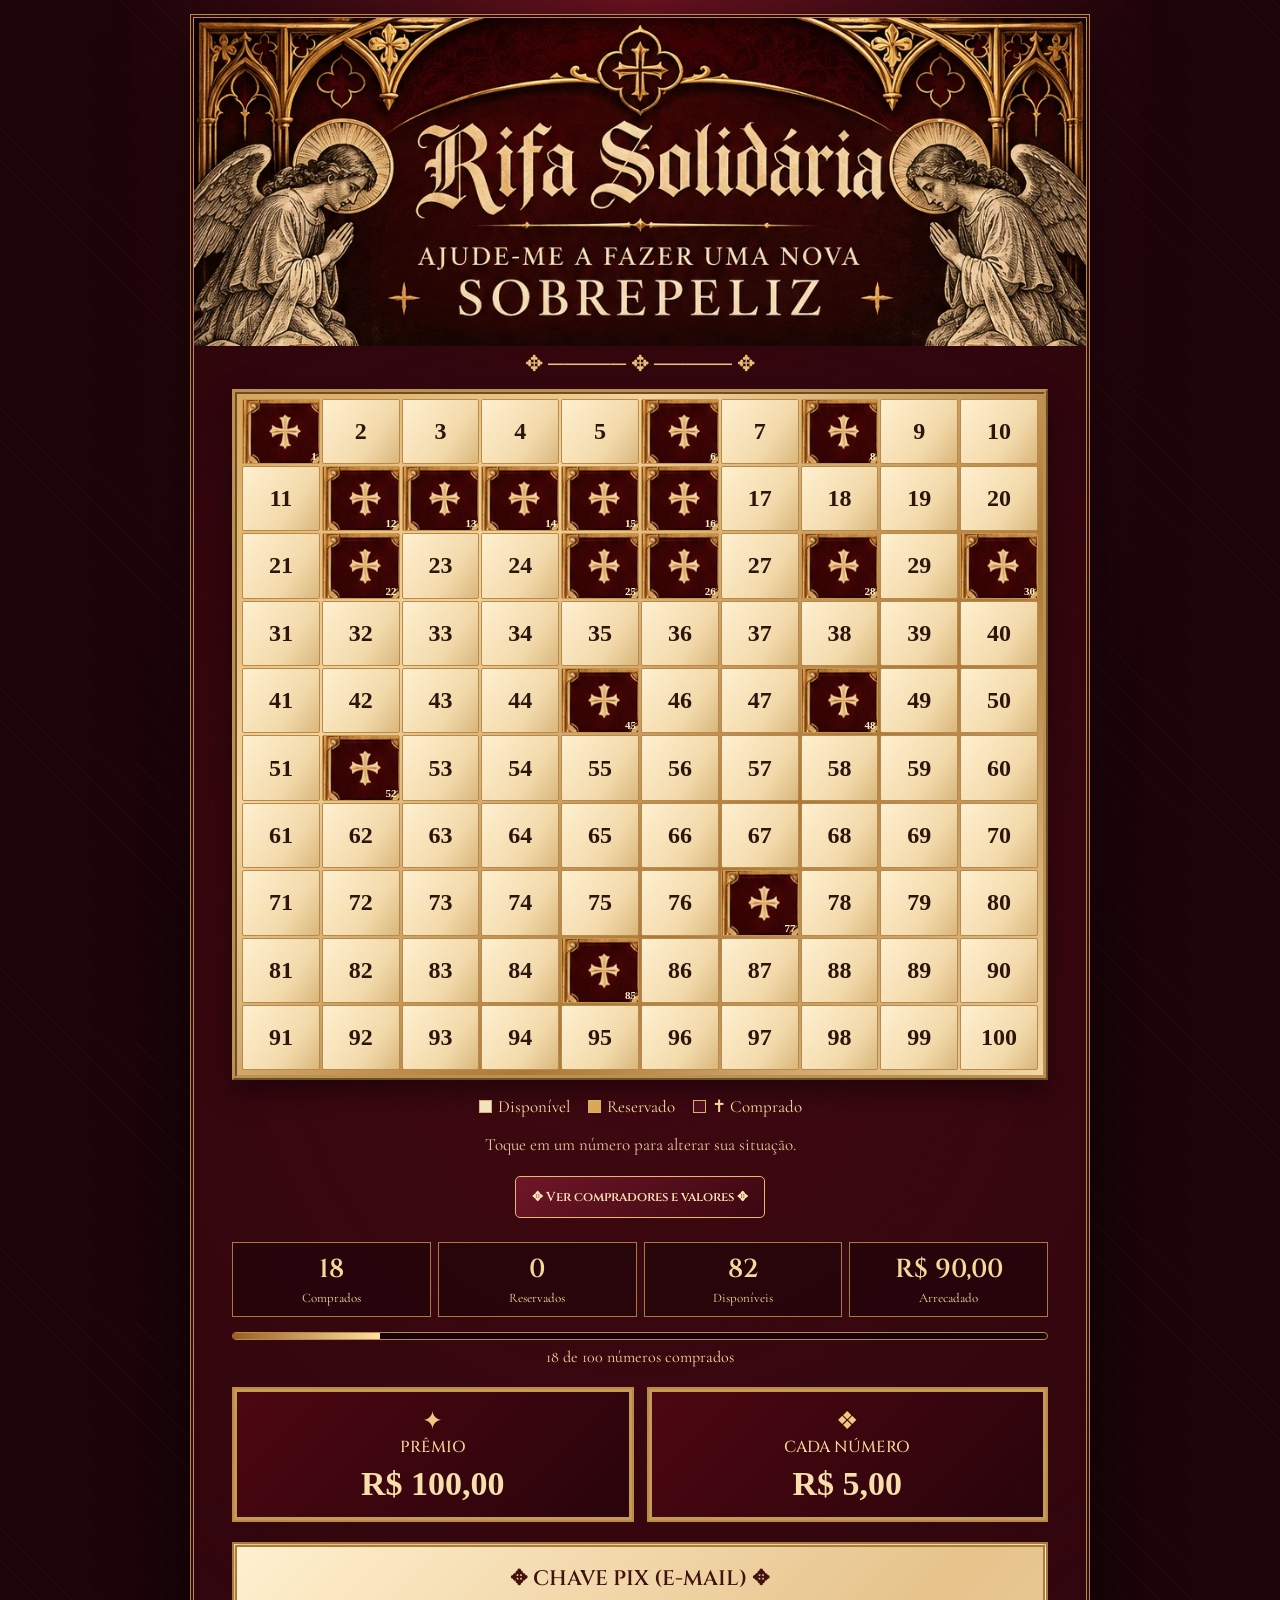
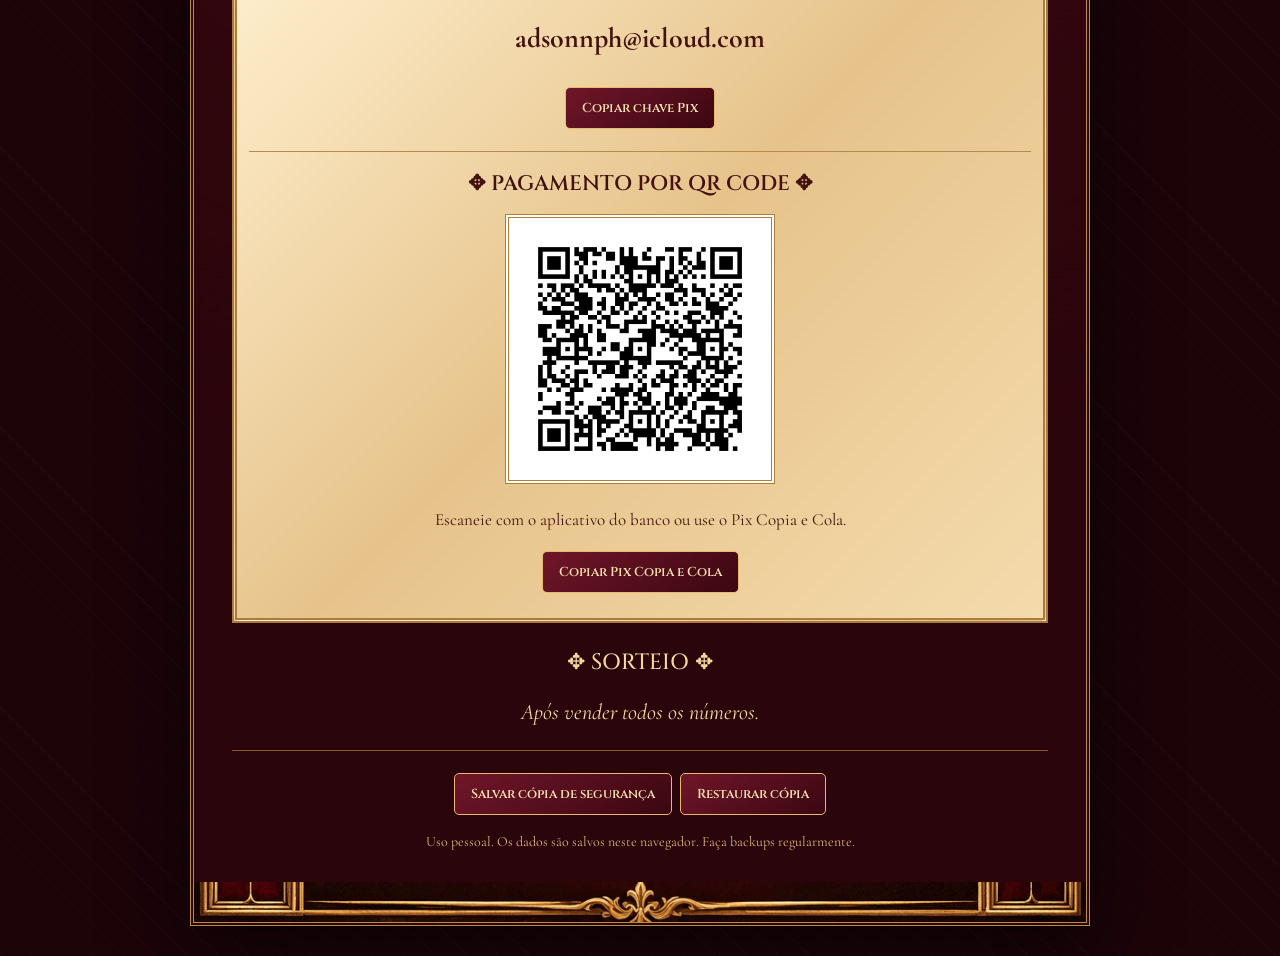
==== commit c012a2b8: "Atualizar o index.html" ====
--- a/index.html
+++ b/index.html
@@ -3,33 +3,23 @@
 <html lang="pt-BR">
 <head>
 <meta charset="UTF-8">
-<meta name="viewport" content="width=device-width, initial-scale=1, viewport-fit=cover">
+<meta name="viewport" content="width=device-width, initial-scale=1">
 <meta name="theme-color" content="#31060e">
 <meta name="apple-mobile-web-app-capable" content="yes">
-<meta name="apple-mobile-web-app-title" content="Minha Rifa">
 <link rel="manifest" href="./manifest.webmanifest">
-
 <title>Rifa Solidária | Sobrepeliz</title>
 
 <style>
 @import url('https://fonts.googleapis.com/css2?family=Cinzel:wght@400;500;600;700&family=Cormorant+Garamond:wght@400;500;600;700&display=swap');
 
 :root {
-  --vinho: #3b0710;
-  --vinho-claro: #65101d;
   --ouro: #d7a64d;
   --ouro-claro: #f5d99b;
   --papel: #f2dbb0;
   --tinta: #2c150d;
 }
 
-* {
-  box-sizing: border-box;
-}
-
-html {
-  scroll-behavior: smooth;
-}
+* { box-sizing: border-box; }
 
 body {
   margin: 0;
@@ -37,67 +27,30 @@
   color: var(--ouro-claro);
   font-family: 'Cormorant Garamond', Georgia, serif;
   background:
-    radial-gradient(
-      ellipse at 50% 0%,
-      #711322 0%,
-      transparent 58%
-    ),
-    repeating-linear-gradient(
-      45deg,
-      #ffffff05 0 1px,
-      transparent 1px 22px
-    ),
+    radial-gradient(ellipse at 50% 0%, #711322, transparent 58%),
+    repeating-linear-gradient(45deg, #ffffff05 0 1px, transparent 1px 22px),
     #1c0409;
 }
 
-button, input {
-  font: inherit;
-}
-
-button {
-  cursor: pointer;
-}
+button, input { font: inherit; }
+button { cursor: pointer; }
 
 button:focus-visible {
   outline: 3px solid white;
   outline-offset: 2px;
 }
-
-.sr-only {
-  position: absolute;
-  width: 1px;
-  height: 1px;
-  overflow: hidden;
-  clip: rect(0, 0, 0, 0);
-  white-space: nowrap;
-}
-
-/* MOLDURA PRINCIPAL */
 
 .poster {
   max-width: 900px;
   margin: 14px auto 30px;
   border: 4px double #b98b43;
-  box-shadow:
-    0 20px 65px #000a,
-    inset 0 0 0 2px #230309;
+  box-shadow: 0 20px 65px #000a;
   background:
-    radial-gradient(
-      circle at 50% 40%,
-      #680d1c55,
-      transparent 70%
-    ),
-    repeating-linear-gradient(
-      90deg,
-      #0000 0 23px,
-      #ffd17a05 24px 25px
-    ),
+    radial-gradient(circle at 50% 40%, #680d1c55, transparent 70%),
     #2a050b;
 }
 
-/* CABEÇALHO GÓTICO */
-
-.cabecalho {
+.cabecalho, .rodape {
   display: block;
   width: 100%;
   height: auto;
@@ -110,27 +63,20 @@
 .filete {
   text-align: center;
   color: #e7bf74;
-  font-size: clamp(16px, 3.3vw, 24px);
-  letter-spacing: 3px;
-  margin: 4px 0 10px;
-}
-
-/* GRADE DOS 100 NÚMEROS */
+  font-size: 22px;
+  margin: 5px 0 12px;
+}
+
+/* GRADE DA RIFA */
 
 .tabuleiro {
   padding: 5px;
-  background:
-    linear-gradient(
-      135deg,
-      #d7a55b,
-      #f4d39a 28%,
-      #ab7837 65%,
-      #f2d6a4
-    );
+  background: linear-gradient(
+    135deg, #d7a55b, #f4d39a 28%,
+    #ab7837 65%, #f2d6a4
+  );
   border: 5px ridge #bd904e;
-  box-shadow:
-    0 0 0 2px #4e160e,
-    0 12px 24px #10020588;
+  box-shadow: 0 12px 24px #10020588;
 }
 
 .grade {
@@ -150,40 +96,22 @@
   border: 1px solid #b9894b;
   border-radius: 2px;
   color: var(--tinta);
-  font-family: Georgia, 'Times New Roman', serif;
+  font-family: Georgia, serif;
   font-size: clamp(12px, 2.7vw, 24px);
   font-weight: 600;
-  background:
-    linear-gradient(
-      125deg,
-      #fff0d0 0%,
-      #f2d9aa 65%,
-      #d9b77c 100%
-    );
-  box-shadow: inset 0 0 0 1px #fff3d099;
-  transition:
-    filter .15s ease,
-    transform .15s ease;
-}
-
-.numero:hover {
-  filter: brightness(1.07);
-}
-
-.numero:active {
-  transform: scale(.96);
-}
-
-/* CRUZ ORIGINAL DA ARTE */
+  background: linear-gradient(
+    125deg, #fff0d0, #f2d9aa 65%, #d9b77c
+  );
+}
+
+.numero:active { transform: scale(.96); }
 
 .numero.comprado {
-  background:
-    #50070f
+  background: #50070f
     url('./cruz-comprado.webp')
     center / 100% 100% no-repeat;
   border-color: #c39553;
   color: var(--ouro-claro);
-  box-shadow: none;
 }
 
 .numero .miudo {
@@ -192,12 +120,10 @@
   bottom: 1px;
   font-size: clamp(7px, 1.3vw, 11px);
   color: #fff1c5;
-  text-shadow: 0 1px 2px #280308;
 }
 
 .numero.reservado {
-  background:
-    linear-gradient(135deg, #f2c875, #c78c36);
+  background: linear-gradient(135deg, #f2c875, #c78c36);
   border-color: #9d6324;
 }
 
@@ -206,7 +132,7 @@
   position: absolute;
   top: 1px;
   right: 2px;
-  font-size: clamp(7px, 1.3vw, 11px);
+  font-size: 10px;
   color: #71321b;
 }
 
@@ -234,23 +160,33 @@
   border: 1px solid #d6b270;
 }
 
-.amostra.livre {
-  background: #f4e1bf;
-}
-
-.amostra.reserva {
-  background: #dba955;
-}
-
-.amostra.pago {
-  background: #530c19;
-}
+.livre { background: #f4e1bf; }
+.reserva { background: #dba955; }
+.pago { background: #530c19; }
 
 .instrucao {
   text-align: center;
-  margin: 4px 0 15px;
   font-size: 17px;
   color: #e7c998;
+}
+
+.botao {
+  display: inline-block;
+  border: 1px solid #e7b96e;
+  background: linear-gradient(145deg, #701629, #3b0710);
+  color: #f9e2b2;
+  padding: 11px 16px;
+  border-radius: 5px;
+  font: 600 13px 'Cinzel', Georgia, serif;
+  text-decoration: none;
+  margin: 4px;
+}
+
+.botao:hover { filter: brightness(1.15); }
+
+.atalho {
+  text-align: center;
+  margin: 16px auto 20px;
 }
 
 /* ESTATÍSTICAS */
@@ -271,8 +207,7 @@
 
 .estatistica strong {
   display: block;
-  font: 600 clamp(15px, 3vw, 26px)
-    'Cinzel', Georgia, serif;
+  font: 600 clamp(15px, 3vw, 26px) 'Cinzel', Georgia, serif;
   color: #f5d99b;
 }
 
@@ -284,24 +219,22 @@
   height: 8px;
   background: #160205;
   border: 1px solid #b58b4c;
+  border-radius: 12px;
   overflow: hidden;
-  border-radius: 12px;
 }
 
 .preenchimento {
   height: 100%;
   width: 18%;
-  background:
-    linear-gradient(90deg, #9b5f22, #ffe0a0);
+  background: linear-gradient(90deg, #9b5f22, #ffe0a0);
 }
 
 .progresso-texto {
   text-align: center;
   margin: 7px 0 20px;
-  font-size: 15px;
-}
-
-/* PRÊMIO E VALOR */
+}
+
+/* PRÊMIO */
 
 .dados {
   display: grid;
@@ -314,11 +247,8 @@
   text-align: center;
   padding: 17px 5px;
   border: 2px solid #bd8a42;
-  background:
-    linear-gradient(135deg, #4d0712, #29040b);
-  box-shadow:
-    inset 0 0 0 2px #28040a,
-    inset 0 0 0 3px #c49a58;
+  background: linear-gradient(135deg, #4d0712, #29040b);
+  box-shadow: inset 0 0 0 3px #c49a58;
 }
 
 .dado .icone {
@@ -328,154 +258,101 @@
 }
 
 .dado .rotulo {
-  font: 500 clamp(11px, 2vw, 16px)
-    'Cinzel', Georgia, serif;
-  letter-spacing: 1px;
+  font: 500 clamp(11px, 2vw, 16px) 'Cinzel', Georgia, serif;
 }
 
 .dado strong {
   display: block;
   margin-top: 7px;
-  font: 600 clamp(20px, 4.1vw, 34px)
-    Georgia, serif;
+  font: 600 clamp(20px, 4.1vw, 34px) Georgia, serif;
   color: #f7dfab;
 }
 
-/* ÁREA PIX */
+/* PIX */
 
 .pix {
-  background:
-    linear-gradient(
-      135deg,
-      #fff0cf,
-      #e6c38b 65%,
-      #f4dbac
-    );
+  background: linear-gradient(135deg, #fff0cf, #e6c38b, #f4dbac);
   color: #43120e;
   text-align: center;
   border: 5px double #a97c3d;
   padding: 18px 12px 21px;
-  box-shadow: 0 10px 24px #14030766;
 }
 
 .pix h2 {
-  font: 600 clamp(15px, 2.6vw, 21px)
-    'Cinzel', Georgia, serif;
+  font: 600 clamp(15px, 2.6vw, 21px) 'Cinzel', Georgia, serif;
   margin: 0 0 8px;
-  letter-spacing: 1px;
 }
 
 .chave {
   font-size: clamp(19px, 4vw, 28px);
   font-weight: 700;
   overflow-wrap: anywhere;
-  margin: 7px 0 12px;
-}
-
-.botao {
-  display: inline-block;
-  border: 1px solid #e7b96e;
-  background:
-    linear-gradient(145deg, #701629, #3b0710);
-  color: #f9e2b2;
-  padding: 11px 16px;
-  border-radius: 5px;
-  font: 600 13px 'Cinzel', Georgia, serif;
-  letter-spacing: .3px;
-  max-width: 100%;
-  margin: 4px;
-}
-
-.botao:hover {
-  filter: brightness(1.15);
-}
-
-.pix .divisor {
+}
+
+.divisor {
   height: 1px;
   background: #b78b50;
   margin: 18px auto;
-  max-width: 390px;
-}
-
-/* QR CODE PIX */
+}
 
 .qr-moldura {
   display: inline-flex;
   background: white;
   padding: 11px;
   border: 4px double #b27d35;
-  box-shadow: 0 5px 20px #31100855;
-  margin: 8px auto 5px;
+  margin: 8px auto;
 }
 
 .qr-moldura img {
   display: block;
   width: min(240px, 63vw);
   height: auto;
-  aspect-ratio: 1;
-}
-
-.pix p.ajuda {
+}
+
+.ajuda {
   font-size: 17px;
-  margin: 9px auto 10px;
-  max-width: 340px;
-}
-
-/* SORTEIO */
+}
+
+/* SORTEIO E BACKUP */
 
 .sorteio {
   text-align: center;
-  margin: 25px auto 22px;
-  color: #f3d6a0;
+  margin: 25px auto;
 }
 
 .sorteio h2 {
   font: 500 22px 'Cinzel', Georgia, serif;
-  letter-spacing: 4px;
-  margin: 0 0 7px;
+  margin-bottom: 7px;
 }
 
 .sorteio p {
   font-size: 22px;
   font-style: italic;
-  margin: 0;
-}
-
-/* BACKUP */
+}
 
 .ferramentas {
   display: flex;
+  justify-content: center;
   flex-wrap: wrap;
-  justify-content: center;
-  gap: 8px;
   border-top: 1px solid #8b5b2e;
   padding-top: 18px;
 }
 
 .aviso {
-  font-size: 14px;
   text-align: center;
   color: #dbb77c;
-  margin: 12px 0 4px;
-}
-
-.rodape {
-  display: block;
-  width: 100%;
-  height: auto;
-}
-
-/* JANELA DE EDIÇÃO */
+  font-size: 14px;
+}
+
+/* JANELA DE CADASTRO */
 
 dialog {
   width: min(92vw, 430px);
   border: 3px double #d3a25b;
   border-radius: 8px;
-  background:
-    linear-gradient(#5d101f, #28040b);
+  background: linear-gradient(#5d101f, #28040b);
   color: #f4d9a5;
   padding: 23px;
-  box-shadow: 0 12px 60px #0009;
 }
 
 dialog::backdrop {
@@ -485,13 +362,9 @@
 dialog h2 {
   text-align: center;
   font: 600 22px 'Cinzel', Georgia, serif;
-  margin: 0 0 12px;
-}
-
-dialog p {
-  font-size: 19px;
-  margin: 0 0 12px;
-}
+}
+
+dialog p { font-size: 18px; }
 
 .opcao {
   display: block;
@@ -514,13 +387,28 @@
   margin: 13px 0 5px;
 }
 
-#observacao {
+.cadastro-campo {
   display: block;
   width: 100%;
   padding: 11px;
   border: 1px solid #b88c4d;
   background: #f4dfba;
   color: #31110c;
+  border-radius: 3px;
+  font-size: 18px;
+}
+
+.cadastro-campo:disabled { opacity: .55; }
+
+.ajuda-cadastro {
+  font-size: 14px;
+  color: #e5c48b;
+}
+
+.nota-legado {
+  padding: 8px 10px;
+  border-left: 2px solid #d7a64d;
+  background: #2c0810;
 }
 
 .acoes {
@@ -529,9 +417,7 @@
   margin-top: 17px;
 }
 
-.acoes .botao {
-  flex: 1;
-}
+.acoes .botao { flex: 1; }
 
 #mensagem {
   display: none;
@@ -539,17 +425,12 @@
   left: 50%;
   bottom: 22px;
   transform: translateX(-50%);
-  max-width: 90vw;
   padding: 12px 17px;
   background: #f7deb0;
+  color: #3b0910;
   border: 2px solid #b58745;
-  color: #3b0910;
   z-index: 100;
-  text-align: center;
-  box-shadow: 0 5px 18px #0008;
-}
-
-/* CELULAR */
+}
 
 @media(max-width:600px) {
   .poster {
@@ -557,45 +438,12 @@
     border-width: 2px;
   }
 
-  .conteudo {
-    padding: 0 7px 14px;
-  }
-
-  .filete {
-    margin: 0 0 6px;
-  }
-
-  .tabuleiro {
-    padding: 2px;
-    border-width: 3px;
-  }
-
-  .grade {
-    gap: 1px;
-  }
-
-  .dados {
-    gap: 8px;
-  }
-
-  .dado {
-    padding: 12px 3px;
-  }
-
-  .estatisticas {
-    gap: 4px;
-  }
-
-  .legenda {
-    font-size: 14px;
-  }
-}
-
-@media(prefers-reduced-motion:reduce) {
-  * {
-    scroll-behavior: auto;
-    transition: none !important;
-  }
+  .conteudo { padding: 0 7px 14px; }
+  .tabuleiro { padding: 2px; border-width: 3px; }
+  .grade { gap: 1px; }
+  .dados { gap: 8px; }
+  .estatisticas { gap: 4px; }
+  .legenda { font-size: 14px; }
 }
 </style>
 </head>
@@ -605,51 +453,36 @@
 <main class="poster">
 
 <header>
-  <h1 class="sr-only">
-    Rifa Solidária — Sobrepeliz
-  </h1>
-
   <img
     class="cabecalho"
     src="./cabecalho-gotico.webp"
-    alt="Rifa Solidária. Ajude-me a fazer uma nova sobrepeliz."
+    alt="Rifa Solidária — Ajude-me a fazer uma nova sobrepeliz"
   >
 </header>
 
 <div class="conteudo">
 
-  <div class="filete">
-    ✥ ───── ✥ ───── ✥
-  </div>
-
-  <!-- GRADE INTERATIVA -->
-
-  <section class="tabuleiro" aria-label="Números da rifa">
+  <div class="filete">✥ ───── ✥ ───── ✥</div>
+
+  <section class="tabuleiro">
     <div class="grade" id="grade"></div>
   </section>
 
   <div class="legenda">
-    <span>
-      <i class="amostra livre"></i>
-      Disponível
-    </span>
-
-    <span>
-      <i class="amostra reserva"></i>
-      Reservado
-    </span>
-
-    <span>
-      <i class="amostra pago"></i>
-      ✝ Comprado
-    </span>
+    <span><i class="amostra livre"></i> Disponível</span>
+    <span><i class="amostra reserva"></i> Reservado</span>
+    <span><i class="amostra pago"></i> ✝ Comprado</span>
   </div>
 
   <p class="instrucao">
-    Toque em um número para alterar a situação.
+    Toque em um número para alterar sua situação.
   </p>
 
-  <!-- ESTATÍSTICAS -->
+  <div class="atalho">
+    <a class="botao" href="./compradores.html">
+      ✥ Ver compradores e valores ✥
+    </a>
+  </div>
 
   <section class="estatisticas">
     <div class="estatistica">
@@ -673,23 +506,17 @@
     </div>
   </section>
 
-  <div
-    class="barra"
-    id="barra"
-    role="progressbar"
-    aria-label="Progresso de vendas"
-    aria-valuemin="0"
-    aria-valuemax="100"
-    aria-valuenow="18"
-  >
+  <div class="barra" id="barra"
+       role="progressbar"
+       aria-valuemin="0"
+       aria-valuemax="100"
+       aria-valuenow="18">
     <div class="preenchimento" id="preenchimento"></div>
   </div>
 
   <p class="progresso-texto" id="progressoTexto">
     18 de 100 números comprados
   </p>
-
-  <!-- PRÊMIO -->
 
   <section class="dados">
     <div class="dado">
@@ -705,10 +532,7 @@
     </div>
   </section>
 
-  <!-- PIX -->
-
   <section class="pix">
-
     <h2>✥ CHAVE PIX (E-MAIL) ✥</h2>
 
     <p class="chave" id="chavePix">
@@ -726,9 +550,9 @@
     <div class="qr-moldura">
       <img
         src="./qr-pix.png"
+        alt="QR Code Pix da rifa"
         width="240"
         height="240"
-        alt="QR Code Pix da Rifa Solidária"
       >
     </div>
 
@@ -740,25 +564,20 @@
     <button class="botao" id="copiarCodigo">
       Copiar Pix Copia e Cola
     </button>
-
   </section>
-
-  <!-- SORTEIO -->
 
   <section class="sorteio">
     <h2>✥ SORTEIO ✥</h2>
     <p>Após vender todos os números.</p>
   </section>
 
-  <!-- BACKUP -->
-
   <section class="ferramentas">
     <button class="botao" id="baixarBackup">
-      ↓ Salvar cópia de segurança
+      Salvar cópia de segurança
     </button>
 
     <button class="botao" id="restaurarBackup">
-      ↑ Restaurar cópia
+      Restaurar cópia
     </button>
 
     <input
@@ -770,22 +589,17 @@
   </section>
 
   <p class="aviso">
-    Uso pessoal: os números ficam salvos somente
-    neste navegador. Faça backups regularmente.
+    Uso pessoal. Os dados são salvos neste navegador.
+    Faça backups regularmente.
   </p>
 
 </div>
 
-<img
-  class="rodape"
-  src="./rodape-gotico.webp"
-  alt=""
-  aria-hidden="true"
->
+<img class="rodape" src="./rodape-gotico.webp" alt="">
 
 </main>
 
-<!-- JANELA PARA MARCAR OS NÚMEROS -->
+<!-- CADASTRO DOS NÚMEROS -->
 
 <dialog id="janela">
 
@@ -796,42 +610,49 @@
   <form id="formulario">
 
     <label class="opcao">
-      <input
-        type="radio"
-        name="situacao"
-        value="disponivel"
-      >
+      <input type="radio" name="situacao" value="disponivel">
       Disponível
     </label>
 
     <label class="opcao">
-      <input
-        type="radio"
-        name="situacao"
-        value="reservado"
-      >
+      <input type="radio" name="situacao" value="reservado">
       Reservado
     </label>
 
     <label class="opcao">
-      <input
-        type="radio"
-        name="situacao"
-        value="comprado"
-      >
+      <input type="radio" name="situacao" value="comprado">
       ✝ Comprado
     </label>
 
-    <label class="campo" for="observacao">
-      Nome ou observação (opcional):
+    <label class="campo" for="nome">
+      Nome da pessoa:
     </label>
 
     <input
-      id="observacao"
+      class="cadastro-campo"
       type="text"
+      id="nome"
       maxlength="100"
-      placeholder="Ex.: Maria — Pix confirmado"
+      placeholder="Ex.: Maria da Silva"
     >
+
+    <label class="campo" for="telefone">
+      Número de contato (WhatsApp):
+    </label>
+
+    <input
+      class="cadastro-campo"
+      type="tel"
+      id="telefone"
+      maxlength="20"
+      placeholder="Ex.: (84) 99999-9999"
+    >
+
+    <p class="ajuda-cadastro">
+      Os números antigos podem ser cadastrados depois.
+    </p>
+
+    <p class="nota-legado" id="notaLegado" hidden></p>
 
     <div class="acoes">
       <button class="botao" type="button" id="cancelar">
@@ -846,23 +667,21 @@
   </form>
 </dialog>
 
-<div id="mensagem" role="status" aria-live="polite"></div>
+<div id="mensagem" role="status"></div>
 
 <script>
 (() => {
   "use strict";
 
-  // Mesma chave da versão anterior.
+  // Mantém as marcações das versões anteriores.
   const CHAVE = "rifa-sobrepeliz-v1";
 
-  // Números comprados na arte original.
-  const COMPRADOS_INICIAIS = [
+  const INICIAIS = [
     1, 6, 8, 12, 13, 14, 15, 16,
     22, 25, 26, 28, 30, 45, 48,
     52, 77, 85
   ];
 
-  // Pix Copia e Cola do QR Code enviado.
   const PIX_COPIA_COLA =
     "00020126410014BR.GOV.BCB.PIX0119adsonnph@icloud.com5204000053039865802BR5925Adson Phelipe Soares da S6009SAO PAULO62140510K0ebY5ANla6304C25B";
 
@@ -870,23 +689,25 @@
 
   const grade = $("grade");
   const janela = $("janela");
-  const form = $("formulario");
+  const formulario = $("formulario");
 
   let selecionado = null;
   let timer;
 
   function inicial() {
     return Array.from({ length: 100 }, (_, i) => ({
-      situacao: COMPRADOS_INICIAIS.includes(i + 1)
+      situacao: INICIAIS.includes(i + 1)
         ? "comprado"
         : "disponivel",
+      nome: "",
+      telefone: "",
       observacao: ""
     }));
   }
 
   function validar(dados) {
     if (!Array.isArray(dados) || dados.length !== 100) {
-      throw Error("O backup deve conter 100 números.");
+      throw Error("O arquivo deve conter 100 números.");
     }
 
     const estados = [
@@ -895,32 +716,26 @@
       "comprado"
     ];
 
-    if (!dados.every(d =>
-      d &&
-      estados.includes(d.situacao) &&
-      (
-        d.observacao === undefined ||
-        typeof d.observacao === "string"
-      )
-    )) {
-      throw Error("Há números inválidos no arquivo.");
+    if (!dados.every(d => d && estados.includes(d.situacao))) {
+      throw Error("Há números inválidos.");
     }
 
     return dados.map(d => ({
       situacao: d.situacao,
-      observacao: (d.observacao || "").slice(0, 100)
+      nome: typeof d.nome === "string" ? d.nome.slice(0,100) : "",
+      telefone: typeof d.telefone === "string" ? d.telefone.slice(0,20) : "",
+      observacao: typeof d.observacao === "string"
+        ? d.observacao.slice(0,100)
+        : ""
     }));
   }
 
   function carregar() {
     try {
       const salvo = localStorage.getItem(CHAVE);
-
-      if (salvo) {
-        return validar(JSON.parse(salvo));
-      }
+      if (salvo) return validar(JSON.parse(salvo));
     } catch (erro) {
-      alert("Não foi possível carregar as marcações salvas.");
+      alert("Não foi possível carregar os dados salvos.");
     }
 
     return inicial();
@@ -930,16 +745,10 @@
 
   function salvar() {
     try {
-      localStorage.setItem(
-        CHAVE,
-        JSON.stringify(numeros)
-      );
+      localStorage.setItem(CHAVE, JSON.stringify(numeros));
       return true;
     } catch (erro) {
-      alert(
-        "Falha ao salvar no navegador. " +
-        "Exporte um backup."
-      );
+      alert("Não foi possível salvar os dados.");
       return false;
     }
   }
@@ -955,47 +764,38 @@
     }, 3000);
   }
 
-  const formatar = n => String(n).padStart(3, "0");
-
-  // CONSTRUIR GRADE
+  function formatar(n) {
+    return String(n).padStart(3, "0");
+  }
 
   function atualizar() {
-    const fragmento = document.createDocumentFragment();
+    grade.replaceChildren();
 
     numeros.forEach((item, i) => {
-      const numero = i + 1;
-      const b = document.createElement("button");
-
-      b.type = "button";
-      b.className = "numero " + (
-        item.situacao === "disponivel"
-          ? ""
-          : item.situacao
+      const n = i + 1;
+      const botao = document.createElement("button");
+
+      botao.type = "button";
+      botao.className = "numero " +
+        (item.situacao === "disponivel" ? "" : item.situacao);
+
+      botao.setAttribute(
+        "aria-label",
+        `Número ${formatar(n)}: ${item.situacao}`
       );
-
-      b.setAttribute(
-        "aria-label",
-        `Número ${formatar(numero)}: ${item.situacao}`
-      );
-
-      b.title =
-        `Número ${formatar(numero)} — ${item.situacao}`;
 
       if (item.situacao === "comprado") {
         const pequeno = document.createElement("span");
         pequeno.className = "miudo";
-        pequeno.textContent = numero;
-        b.append(pequeno);
+        pequeno.textContent = n;
+        botao.append(pequeno);
       } else {
-        b.textContent = numero;
+        botao.textContent = n;
       }
 
-      b.addEventListener("click", () => abrir(numero));
-
-      fragmento.append(b);
+      botao.addEventListener("click", () => abrir(n));
+      grade.append(botao);
     });
-
-    grade.replaceChildren(fragmento);
 
     const vendidos = numeros.filter(
       n => n.situacao === "comprado"
@@ -1013,22 +813,24 @@
     $("arrecadado").textContent =
       (vendidos * 5).toLocaleString("pt-BR", {
         style: "currency",
-        currency: "BRL",
-        maximumFractionDigits: 0
+        currency: "BRL"
       });
 
     $("preenchimento").style.width = vendidos + "%";
 
-    $("barra").setAttribute(
-      "aria-valuenow",
-      vendidos
-    );
+    $("barra").setAttribute("aria-valuenow", vendidos);
 
     $("progressoTexto").textContent =
       `${vendidos} de 100 números comprados`;
   }
 
-  // EDITAR NÚMERO
+  function atualizarCampos() {
+    const livre =
+      formulario.elements.situacao.value === "disponivel";
+
+    $("nome").disabled = livre;
+    $("telefone").disabled = livre;
+  }
 
   function abrir(n) {
     selecionado = n;
@@ -1038,28 +840,67 @@
     $("tituloJanela").textContent =
       "Número " + formatar(n);
 
-    form.elements.situacao.value = item.situacao;
-
-    $("observacao").value = item.observacao;
-
+    formulario.elements.situacao.value = item.situacao;
+
+    $("nome").value = item.nome;
+    $("telefone").value = item.telefone;
+
+    const nota = $("notaLegado");
+    nota.hidden = !item.observacao;
+    nota.textContent = item.observacao
+      ? "Registro anterior: " + item.observacao
+      : "";
+
+    atualizarCampos();
     janela.showModal();
   }
+
+  formulario.querySelectorAll(
+    'input[name="situacao"]'
+  ).forEach(input => {
+    input.addEventListener("change", atualizarCampos);
+  });
 
   $("cancelar").addEventListener("click", () => {
     janela.close();
   });
 
-  form.addEventListener("submit", evento => {
+  formulario.addEventListener("submit", evento => {
     evento.preventDefault();
 
     if (selecionado === null) return;
 
+    const situacao = formulario.elements.situacao.value;
+    const nome = $("nome").value.trim();
+    const telefone = $("telefone").value.trim();
+
+    const digitos = telefone.replace(/\D/g, "");
+
+    if (
+      situacao !== "disponivel" &&
+      telefone &&
+      (digitos.length < 8 || digitos.length > 13)
+    ) {
+      alert("Confira o número de contato.");
+      return;
+    }
+
     const anterior = numeros[selecionado - 1];
 
-    numeros[selecionado - 1] = {
-      situacao: form.elements.situacao.value,
-      observacao: $("observacao").value.trim()
-    };
+    numeros[selecionado - 1] =
+      situacao === "disponivel"
+        ? {
+            situacao,
+            nome: "",
+            telefone: "",
+            observacao: ""
+          }
+        : {
+            situacao,
+            nome,
+            telefone,
+            observacao: anterior.observacao
+          };
 
     if (!salvar()) {
       numeros[selecionado - 1] = anterior;
@@ -1069,16 +910,15 @@
     atualizar();
     janela.close();
 
-    aviso(
-      "Número " + formatar(selecionado) + " atualizado!"
-    );
+    aviso("Número " + formatar(selecionado) + " atualizado!");
   });
 
-  // SALVAR BACKUP
+  // BACKUP
 
   $("baixarBackup").addEventListener("click", () => {
     const conteudo = JSON.stringify({
       tipo: "rifa-sobrepeliz",
+      versao: 2,
       numeros
     }, null, 2);
 
@@ -1099,10 +939,10 @@
 
     setTimeout(() => URL.revokeObjectURL(url), 5000);
 
-    aviso("Cópia de segurança preparada.");
+    aviso("Backup preparado!");
   });
 
-  // RESTAURAR BACKUP
+  // RESTAURAR
 
   $("restaurarBackup").addEventListener("click", () => {
     $("arquivoBackup").click();
@@ -1112,7 +952,6 @@
     "change",
     async evento => {
       const arquivo = evento.target.files[0];
-
       if (!arquivo) return;
 
       try {
@@ -1124,9 +963,7 @@
 
         const restaurados = validar(dados.numeros);
 
-        if (confirm(
-          "Substituir todas as marcações atuais pelo backup?"
-        )) {
+        if (confirm("Substituir os dados atuais pelo backup?")) {
           const anteriores = numeros;
           numeros = restaurados;
 
@@ -1138,9 +975,7 @@
           }
         }
       } catch (erro) {
-        alert(
-          "Não foi possível restaurar: " + erro.message
-        );
+        alert("Erro ao restaurar: " + erro.message);
       }
 
       evento.target.value = "";
@@ -1154,10 +989,7 @@
       await navigator.clipboard.writeText(valor);
       aviso("Copiado!");
     } catch (erro) {
-      window.prompt(
-        "Copie o texto abaixo:",
-        valor
-      );
+      window.prompt("Copie o texto:", valor);
     }
   }
 
@@ -1169,15 +1001,17 @@
     copiar(PIX_COPIA_COLA);
   });
 
+  window.addEventListener("pageshow", () => {
+    numeros = carregar();
+    atualizar();
+  });
+
   atualizar();
 })();
 
-// ACESSO OFFLINE
-
 if ("serviceWorker" in navigator) {
   window.addEventListener("load", () => {
-    navigator.serviceWorker
-      .register("./sw.js")
+    navigator.serviceWorker.register("./sw.js")
       .catch(console.warn);
   });
 }
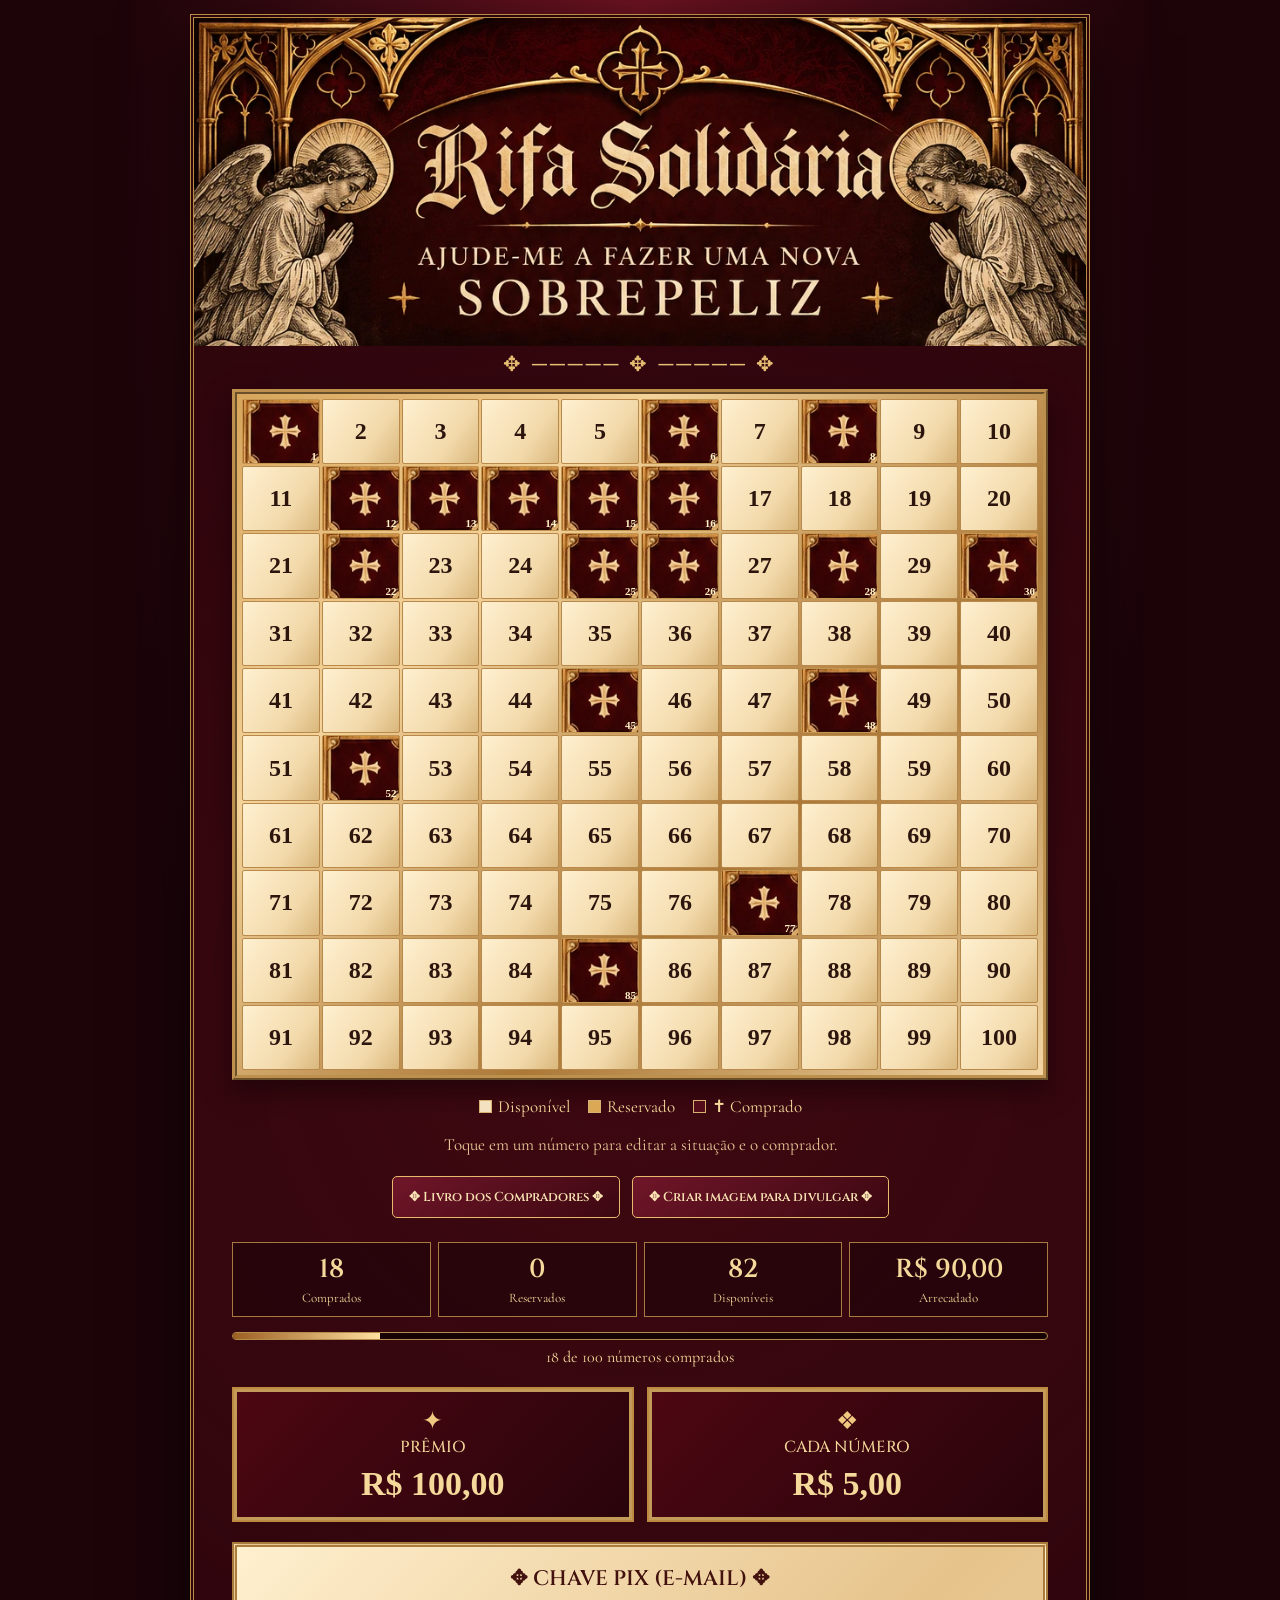
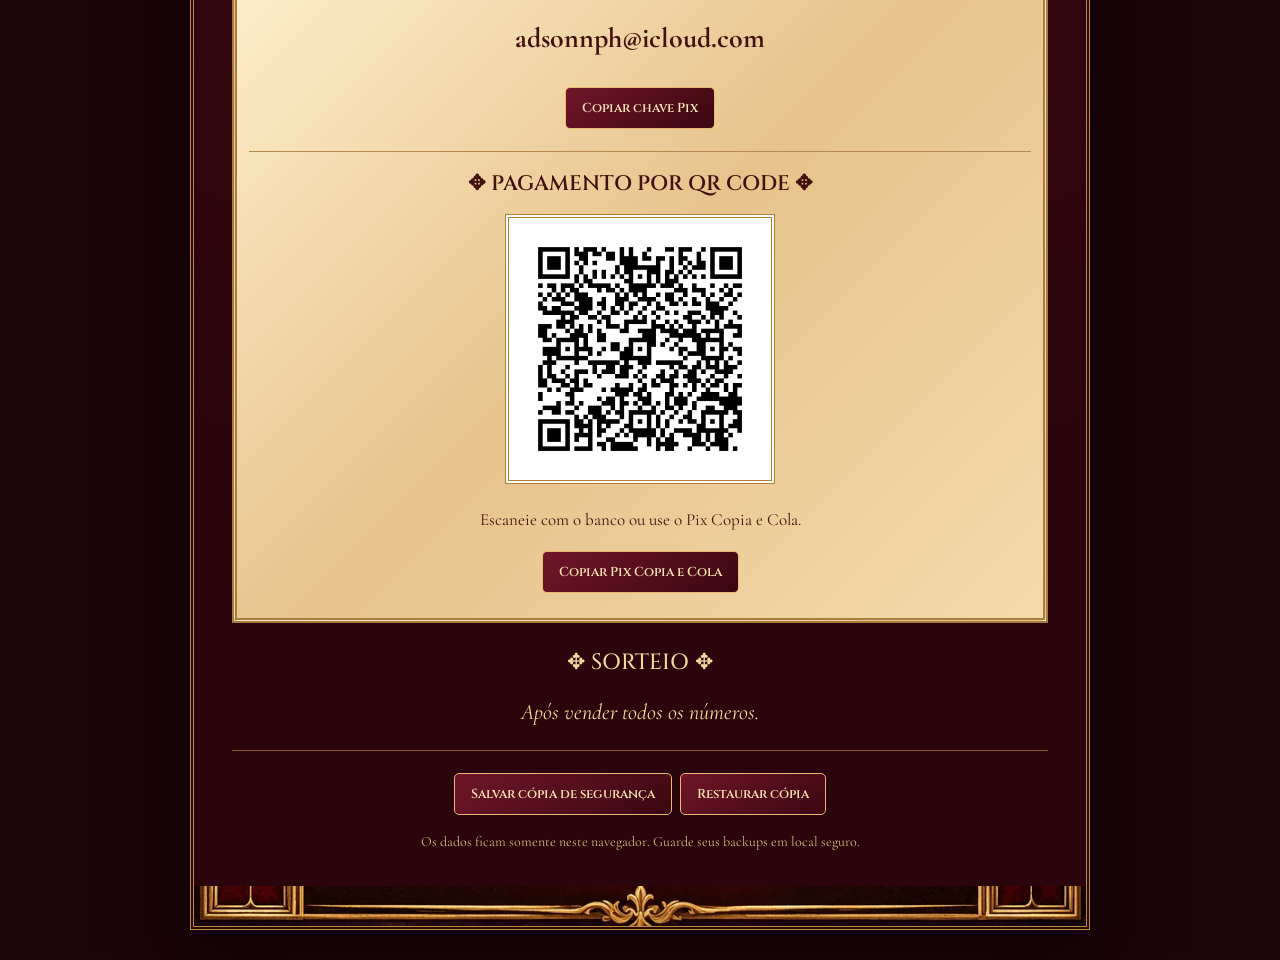
==== commit da13ff99: "Atualizar o index.html" ====
--- a/index.html
+++ b/index.html
@@ -3,453 +3,451 @@
 <html lang="pt-BR">
 <head>
 <meta charset="UTF-8">
-<meta name="viewport" content="width=device-width, initial-scale=1">
+<meta name="viewport" content="width=device-width, initial-scale=1, viewport-fit=cover">
 <meta name="theme-color" content="#31060e">
 <meta name="apple-mobile-web-app-capable" content="yes">
 <link rel="manifest" href="./manifest.webmanifest">
 <title>Rifa Solidária | Sobrepeliz</title>
-
 <style>
-@import url('https://fonts.googleapis.com/css2?family=Cinzel:wght@400;500;600;700&family=Cormorant+Garamond:wght@400;500;600;700&display=swap');
+@import url('https://fonts.googleapis.com/css2?family=Cinzel:wght@400;600;700&family=Cormorant+Garamond:wght@400;500;600;700&display=swap');
 
 :root {
-  --ouro: #d7a64d;
-  --ouro-claro: #f5d99b;
-  --papel: #f2dbb0;
-  --tinta: #2c150d;
-}
-
-* { box-sizing: border-box; }
+  --ouro:#d7a64d;
+  --claro:#f5d99b;
+  --papel:#f2dbb0;
+  --vinho:#4c0a17;
+}
+
+* { box-sizing:border-box; }
 
 body {
-  margin: 0;
-  min-height: 100vh;
-  color: var(--ouro-claro);
-  font-family: 'Cormorant Garamond', Georgia, serif;
-  background:
-    radial-gradient(ellipse at 50% 0%, #711322, transparent 58%),
-    repeating-linear-gradient(45deg, #ffffff05 0 1px, transparent 1px 22px),
-    #1c0409;
-}
-
-button, input { font: inherit; }
-button { cursor: pointer; }
-
-button:focus-visible {
-  outline: 3px solid white;
-  outline-offset: 2px;
+  margin:0;
+  min-height:100vh;
+  color:var(--claro);
+  font-family:'Cormorant Garamond',Georgia,serif;
+  background:radial-gradient(ellipse at top,#711322,transparent 58%),#1c0409;
+}
+
+button,input,select { font:inherit; }
+button { cursor:pointer; }
+
+button:focus-visible,
+a:focus-visible,
+input:focus-visible,
+select:focus-visible {
+  outline:3px solid #fff;
+  outline-offset:2px;
 }
 
 .poster {
-  max-width: 900px;
-  margin: 14px auto 30px;
-  border: 4px double #b98b43;
-  box-shadow: 0 20px 65px #000a;
-  background:
-    radial-gradient(circle at 50% 40%, #680d1c55, transparent 70%),
-    #2a050b;
-}
-
-.cabecalho, .rodape {
-  display: block;
-  width: 100%;
-  height: auto;
+  width:min(100%,900px);
+  margin:14px auto 30px;
+  border:4px double #b98b43;
+  background:radial-gradient(circle at 50% 40%,#680d1c55,transparent 70%),#2a050b;
+  box-shadow:0 20px 65px #000a;
+}
+
+.cabecalho,.rodape {
+  display:block;
+  width:100%;
+  height:auto;
 }
 
 .conteudo {
-  padding: 0 clamp(10px, 3.8vw, 38px) 18px;
+  padding:0 clamp(9px,3.8vw,38px) 22px;
 }
 
 .filete {
-  text-align: center;
-  color: #e7bf74;
-  font-size: 22px;
-  margin: 5px 0 12px;
-}
-
-/* GRADE DA RIFA */
+  text-align:center;
+  color:#e7bf74;
+  font-size:21px;
+  letter-spacing:3px;
+  margin:6px 0 12px;
+}
 
 .tabuleiro {
-  padding: 5px;
-  background: linear-gradient(
-    135deg, #d7a55b, #f4d39a 28%,
-    #ab7837 65%, #f2d6a4
-  );
-  border: 5px ridge #bd904e;
-  box-shadow: 0 12px 24px #10020588;
+  padding:5px;
+  background:linear-gradient(135deg,#d7a55b,#f4d39a 28%,#ab7837 65%,#f2d6a4);
+  border:5px ridge #bd904e;
+  box-shadow:0 12px 24px #10020588;
 }
 
 .grade {
-  display: grid;
-  grid-template-columns: repeat(10, minmax(0, 1fr));
-  gap: 2px;
+  display:grid;
+  grid-template-columns:repeat(10,minmax(0,1fr));
+  gap:2px;
 }
 
 .numero {
-  position: relative;
-  display: flex;
-  align-items: center;
-  justify-content: center;
-  aspect-ratio: 1.19 / 1;
-  min-width: 0;
-  padding: 0;
-  border: 1px solid #b9894b;
-  border-radius: 2px;
-  color: var(--tinta);
-  font-family: Georgia, serif;
-  font-size: clamp(12px, 2.7vw, 24px);
-  font-weight: 600;
-  background: linear-gradient(
-    125deg, #fff0d0, #f2d9aa 65%, #d9b77c
-  );
-}
-
-.numero:active { transform: scale(.96); }
+  position:relative;
+  display:flex;
+  align-items:center;
+  justify-content:center;
+  aspect-ratio:1.19/1;
+  min-width:0;
+  padding:0;
+  border:1px solid #b9894b;
+  border-radius:2px;
+  color:#2c150d;
+  font-family:Georgia,serif;
+  font-size:clamp(12px,2.7vw,24px);
+  font-weight:600;
+  background:linear-gradient(125deg,#fff0d0,#f2d9aa 65%,#d9b77c);
+}
+
+.numero:active { transform:scale(.96); }
 
 .numero.comprado {
-  background: #50070f
-    url('./cruz-comprado.webp')
-    center / 100% 100% no-repeat;
-  border-color: #c39553;
-  color: var(--ouro-claro);
+  background:#50070f url('./cruz-comprado.webp') center/100% 100% no-repeat;
+  border-color:#c39553;
+  color:var(--claro);
 }
 
 .numero .miudo {
-  position: absolute;
-  right: 2px;
-  bottom: 1px;
-  font-size: clamp(7px, 1.3vw, 11px);
-  color: #fff1c5;
+  position:absolute;
+  right:2px;
+  bottom:1px;
+  font-size:clamp(7px,1.3vw,11px);
+  color:#fff1c5;
 }
 
 .numero.reservado {
-  background: linear-gradient(135deg, #f2c875, #c78c36);
-  border-color: #9d6324;
+  background:linear-gradient(135deg,#f2c875,#c78c36);
+  border-color:#9d6324;
 }
 
 .numero.reservado::after {
-  content: '◆';
-  position: absolute;
-  top: 1px;
-  right: 2px;
-  font-size: 10px;
-  color: #71321b;
-}
-
-/* LEGENDA */
+  content:'◆';
+  position:absolute;
+  top:1px;
+  right:2px;
+  font-size:10px;
+  color:#71321b;
+}
 
 .legenda {
-  display: flex;
-  justify-content: center;
-  flex-wrap: wrap;
-  gap: 8px 18px;
-  margin: 16px 0 8px;
-  font-size: 17px;
+  display:flex;
+  justify-content:center;
+  flex-wrap:wrap;
+  gap:8px 18px;
+  margin:16px 0 8px;
+  font-size:17px;
 }
 
 .legenda span {
-  display: flex;
-  align-items: center;
-  gap: 6px;
+  display:flex;
+  align-items:center;
+  gap:6px;
 }
 
 .amostra {
-  display: inline-block;
-  width: 13px;
-  height: 13px;
-  border: 1px solid #d6b270;
-}
-
-.livre { background: #f4e1bf; }
-.reserva { background: #dba955; }
-.pago { background: #530c19; }
+  display:inline-block;
+  width:13px;
+  height:13px;
+  border:1px solid #d6b270;
+}
+
+.livre { background:#f4e1bf; }
+.reserva { background:#dba955; }
+.pago { background:#530c19; }
 
 .instrucao {
-  text-align: center;
-  font-size: 17px;
-  color: #e7c998;
+  text-align:center;
+  font-size:17px;
+  color:#e7c998;
 }
 
 .botao {
-  display: inline-block;
-  border: 1px solid #e7b96e;
-  background: linear-gradient(145deg, #701629, #3b0710);
-  color: #f9e2b2;
-  padding: 11px 16px;
-  border-radius: 5px;
-  font: 600 13px 'Cinzel', Georgia, serif;
-  text-decoration: none;
-  margin: 4px;
-}
-
-.botao:hover { filter: brightness(1.15); }
+  display:inline-block;
+  border:1px solid #e7b96e;
+  background:linear-gradient(145deg,#701629,#3b0710);
+  color:#f9e2b2;
+  padding:11px 16px;
+  border-radius:5px;
+  font:600 13px 'Cinzel',Georgia,serif;
+  text-decoration:none;
+  margin:4px;
+}
+
+.botao:hover { filter:brightness(1.15); }
 
 .atalho {
-  text-align: center;
-  margin: 16px auto 20px;
-}
-
-/* ESTATÍSTICAS */
+  text-align:center;
+  margin:16px auto 20px;
+}
 
 .estatisticas {
-  display: grid;
-  grid-template-columns: repeat(4, 1fr);
-  gap: 7px;
-  margin: 15px 0;
+  display:grid;
+  grid-template-columns:repeat(4,1fr);
+  gap:7px;
+  margin:15px 0;
 }
 
 .estatistica {
-  border: 1px solid #a77a3f;
-  text-align: center;
-  background: #210409b0;
-  padding: 9px 3px;
+  border:1px solid #a77a3f;
+  text-align:center;
+  background:#210409b0;
+  padding:9px 3px;
 }
 
 .estatistica strong {
-  display: block;
-  font: 600 clamp(15px, 3vw, 26px) 'Cinzel', Georgia, serif;
-  color: #f5d99b;
+  display:block;
+  font:600 clamp(15px,3vw,26px) 'Cinzel',Georgia,serif;
 }
 
 .estatistica small {
-  font-size: clamp(10px, 1.9vw, 13px);
+  font-size:clamp(10px,1.9vw,13px);
 }
 
 .barra {
-  height: 8px;
-  background: #160205;
-  border: 1px solid #b58b4c;
-  border-radius: 12px;
-  overflow: hidden;
+  height:8px;
+  background:#160205;
+  border:1px solid #b58b4c;
+  border-radius:12px;
+  overflow:hidden;
 }
 
 .preenchimento {
-  height: 100%;
-  width: 18%;
-  background: linear-gradient(90deg, #9b5f22, #ffe0a0);
+  height:100%;
+  width:18%;
+  background:linear-gradient(90deg,#9b5f22,#ffe0a0);
 }
 
 .progresso-texto {
-  text-align: center;
-  margin: 7px 0 20px;
-}
-
-/* PRÊMIO */
+  text-align:center;
+  margin:7px 0 20px;
+}
 
 .dados {
-  display: grid;
-  grid-template-columns: 1fr 1fr;
-  gap: 13px;
-  margin: 20px 0;
+  display:grid;
+  grid-template-columns:1fr 1fr;
+  gap:13px;
+  margin:20px 0;
 }
 
 .dado {
-  text-align: center;
-  padding: 17px 5px;
-  border: 2px solid #bd8a42;
-  background: linear-gradient(135deg, #4d0712, #29040b);
-  box-shadow: inset 0 0 0 3px #c49a58;
+  text-align:center;
+  padding:17px 5px;
+  border:2px solid #bd8a42;
+  background:linear-gradient(135deg,#4d0712,#29040b);
+  box-shadow:inset 0 0 0 3px #c49a58;
 }
 
 .dado .icone {
-  display: block;
-  font-size: 25px;
-  color: #efc980;
+  display:block;
+  font-size:25px;
+  color:#efc980;
 }
 
 .dado .rotulo {
-  font: 500 clamp(11px, 2vw, 16px) 'Cinzel', Georgia, serif;
+  font:500 clamp(11px,2vw,16px) 'Cinzel',Georgia,serif;
 }
 
 .dado strong {
-  display: block;
-  margin-top: 7px;
-  font: 600 clamp(20px, 4.1vw, 34px) Georgia, serif;
-  color: #f7dfab;
-}
-
-/* PIX */
+  display:block;
+  margin-top:7px;
+  font:600 clamp(20px,4.1vw,34px) Georgia,serif;
+}
 
 .pix {
-  background: linear-gradient(135deg, #fff0cf, #e6c38b, #f4dbac);
-  color: #43120e;
-  text-align: center;
-  border: 5px double #a97c3d;
-  padding: 18px 12px 21px;
+  background:linear-gradient(135deg,#fff0cf,#e6c38b,#f4dbac);
+  color:#43120e;
+  text-align:center;
+  border:5px double #a97c3d;
+  padding:18px 12px 21px;
 }
 
 .pix h2 {
-  font: 600 clamp(15px, 2.6vw, 21px) 'Cinzel', Georgia, serif;
-  margin: 0 0 8px;
+  font:600 clamp(15px,2.6vw,21px) 'Cinzel',Georgia,serif;
+  margin:0 0 8px;
 }
 
 .chave {
-  font-size: clamp(19px, 4vw, 28px);
-  font-weight: 700;
-  overflow-wrap: anywhere;
+  font-size:clamp(19px,4vw,28px);
+  font-weight:700;
+  overflow-wrap:anywhere;
 }
 
 .divisor {
-  height: 1px;
-  background: #b78b50;
-  margin: 18px auto;
+  height:1px;
+  background:#b78b50;
+  margin:18px auto;
 }
 
 .qr-moldura {
-  display: inline-flex;
-  background: white;
-  padding: 11px;
-  border: 4px double #b27d35;
-  margin: 8px auto;
+  display:inline-flex;
+  background:#fff;
+  padding:11px;
+  border:4px double #b27d35;
+  margin:8px auto;
 }
 
 .qr-moldura img {
-  display: block;
-  width: min(240px, 63vw);
-  height: auto;
-}
-
-.ajuda {
-  font-size: 17px;
-}
-
-/* SORTEIO E BACKUP */
+  display:block;
+  width:min(240px,63vw);
+  height:auto;
+}
+
+.ajuda { font-size:17px; }
 
 .sorteio {
-  text-align: center;
-  margin: 25px auto;
+  text-align:center;
+  margin:25px auto;
 }
 
 .sorteio h2 {
-  font: 500 22px 'Cinzel', Georgia, serif;
-  margin-bottom: 7px;
+  font:500 22px 'Cinzel',Georgia,serif;
+  margin-bottom:7px;
 }
 
 .sorteio p {
-  font-size: 22px;
-  font-style: italic;
+  font-size:22px;
+  font-style:italic;
 }
 
 .ferramentas {
-  display: flex;
-  justify-content: center;
-  flex-wrap: wrap;
-  border-top: 1px solid #8b5b2e;
-  padding-top: 18px;
+  display:flex;
+  justify-content:center;
+  flex-wrap:wrap;
+  border-top:1px solid #8b5b2e;
+  padding-top:18px;
 }
 
 .aviso {
-  text-align: center;
-  color: #dbb77c;
-  font-size: 14px;
-}
-
-/* JANELA DE CADASTRO */
+  text-align:center;
+  color:#dbb77c;
+  font-size:14px;
+}
 
 dialog {
-  width: min(92vw, 430px);
-  border: 3px double #d3a25b;
-  border-radius: 8px;
-  background: linear-gradient(#5d101f, #28040b);
-  color: #f4d9a5;
-  padding: 23px;
-}
-
-dialog::backdrop {
-  background: #0a0104cc;
-}
+  width:min(94vw,460px);
+  max-height:90dvh;
+  overflow:auto;
+  border:3px double #d3a25b;
+  border-radius:8px;
+  background:linear-gradient(#5d101f,#28040b);
+  color:#f4d9a5;
+  padding:22px;
+  box-shadow:0 12px 50px #0009;
+}
+
+dialog::backdrop { background:#0a0104cc; }
 
 dialog h2 {
-  text-align: center;
-  font: 600 22px 'Cinzel', Georgia, serif;
-}
-
-dialog p { font-size: 18px; }
+  text-align:center;
+  font:600 22px 'Cinzel',Georgia,serif;
+  margin:0 0 10px;
+}
+
+dialog p { font-size:18px; }
 
 .opcao {
-  display: block;
-  padding: 10px 12px;
-  margin: 7px 0;
-  border: 1px solid #a77c44;
-  background: #320711;
-  cursor: pointer;
-  font-size: 19px;
+  display:block;
+  padding:9px 12px;
+  margin:7px 0;
+  border:1px solid #a77c44;
+  background:#320711;
+  cursor:pointer;
+  font-size:19px;
 }
 
 .opcao:has(input:checked) {
-  background: #7c2332;
-  border-color: #f4cf85;
+  background:#7c2332;
+  border-color:#f4cf85;
 }
 
 .campo {
-  display: block;
-  font-size: 17px;
-  margin: 13px 0 5px;
+  display:block;
+  font-size:18px;
+  margin:13px 0 5px;
 }
 
 .cadastro-campo {
-  display: block;
-  width: 100%;
-  padding: 11px;
-  border: 1px solid #b88c4d;
-  background: #f4dfba;
-  color: #31110c;
-  border-radius: 3px;
-  font-size: 18px;
-}
-
-.cadastro-campo:disabled { opacity: .55; }
+  display:block;
+  width:100%;
+  padding:11px;
+  border:1px solid #b88c4d;
+  background:#f4dfba;
+  color:#31110c;
+  border-radius:3px;
+  font-size:18px;
+}
+
+.cadastro-campo:disabled { opacity:.55; }
 
 .ajuda-cadastro {
-  font-size: 14px;
-  color: #e5c48b;
+  font-size:15px;
+  color:#e5c48b;
+  margin:7px 0;
 }
 
 .nota-legado {
-  padding: 8px 10px;
-  border-left: 2px solid #d7a64d;
-  background: #2c0810;
+  padding:8px 10px;
+  border-left:2px solid var(--ouro);
+  background:#2c0810;
 }
 
 .acoes {
-  display: flex;
-  gap: 8px;
-  margin-top: 17px;
-}
-
-.acoes .botao { flex: 1; }
+  display:flex;
+  gap:8px;
+  margin-top:17px;
+}
+
+.acoes .botao { flex:1; }
+
+.separador-cadastro {
+  border:0;
+  border-top:1px solid #956b42;
+  margin:16px 0 6px;
+}
+
+.dica {
+  font-size:15px;
+  color:#e6c68d;
+  margin:6px 0;
+}
+
+.alerta {
+  font-size:15px;
+  color:#ffe6a8;
+  min-height:1.3em;
+}
+
+.botao-secundario { background:#3a0b14; }
 
 #mensagem {
-  display: none;
-  position: fixed;
-  left: 50%;
-  bottom: 22px;
-  transform: translateX(-50%);
-  padding: 12px 17px;
-  background: #f7deb0;
-  color: #3b0910;
-  border: 2px solid #b58745;
-  z-index: 100;
+  display:none;
+  position:fixed;
+  left:50%;
+  bottom:22px;
+  transform:translateX(-50%);
+  padding:12px 17px;
+  background:#f7deb0;
+  color:#3b0910;
+  border:2px solid #b58745;
+  z-index:100;
+  max-width:90vw;
+  text-align:center;
 }
 
 @media(max-width:600px) {
   .poster {
-    margin: 0 auto 12px;
-    border-width: 2px;
-  }
-
-  .conteudo { padding: 0 7px 14px; }
-  .tabuleiro { padding: 2px; border-width: 3px; }
-  .grade { gap: 1px; }
-  .dados { gap: 8px; }
-  .estatisticas { gap: 4px; }
-  .legenda { font-size: 14px; }
+    margin:0 auto 12px;
+    border-width:2px;
+  }
+
+  .conteudo { padding:0 7px 14px; }
+  .tabuleiro { padding:2px; border-width:3px; }
+  .grade { gap:1px; }
+  .dados { gap:8px; }
+  .estatisticas { gap:4px; }
+  .legenda { font-size:14px; }
+  dialog { padding:16px; }
 }
 </style>
 </head>
 
 <body>
-
 <main class="poster">
 
 <header>
@@ -461,10 +459,9 @@
 </header>
 
 <div class="conteudo">
-
   <div class="filete">✥ ───── ✥ ───── ✥</div>
 
-  <section class="tabuleiro">
+  <section class="tabuleiro" aria-label="Números da rifa">
     <div class="grade" id="grade"></div>
   </section>
 
@@ -475,16 +472,20 @@
   </div>
 
   <p class="instrucao">
-    Toque em um número para alterar sua situação.
+    Toque em um número para editar a situação e o comprador.
   </p>
 
   <div class="atalho">
     <a class="botao" href="./compradores.html">
-      ✥ Ver compradores e valores ✥
+      ✥ Livro dos Compradores ✥
+    </a>
+
+    <a class="botao" href="./divulgacao.html">
+      ✥ Criar imagem para divulgar ✥
     </a>
   </div>
 
-  <section class="estatisticas">
+  <section class="estatisticas" aria-label="Resumo da rifa">
     <div class="estatistica">
       <strong id="comprados">18</strong>
       <small>Comprados</small>
@@ -508,6 +509,7 @@
 
   <div class="barra" id="barra"
        role="progressbar"
+       aria-label="Progresso de vendas"
        aria-valuemin="0"
        aria-valuemax="100"
        aria-valuenow="18">
@@ -539,7 +541,7 @@
       adsonnph@icloud.com
     </p>
 
-    <button class="botao" id="copiarChave">
+    <button class="botao" type="button" id="copiarChave">
       Copiar chave Pix
     </button>
 
@@ -557,11 +559,10 @@
     </div>
 
     <p class="ajuda">
-      Escaneie com o aplicativo do banco
-      ou use o Pix Copia e Cola.
+      Escaneie com o banco ou use o Pix Copia e Cola.
     </p>
 
-    <button class="botao" id="copiarCodigo">
+    <button class="botao" type="button" id="copiarCodigo">
       Copiar Pix Copia e Cola
     </button>
   </section>
@@ -572,11 +573,11 @@
   </section>
 
   <section class="ferramentas">
-    <button class="botao" id="baixarBackup">
+    <button class="botao" type="button" id="baixarBackup">
       Salvar cópia de segurança
     </button>
 
-    <button class="botao" id="restaurarBackup">
+    <button class="botao" type="button" id="restaurarBackup">
       Restaurar cópia
     </button>
 
@@ -589,25 +590,25 @@
   </section>
 
   <p class="aviso">
-    Uso pessoal. Os dados são salvos neste navegador.
-    Faça backups regularmente.
+    Os dados ficam somente neste navegador.
+    Guarde seus backups em local seguro.
   </p>
-
 </div>
 
-<img class="rodape" src="./rodape-gotico.webp" alt="">
+<img
+  class="rodape"
+  src="./rodape-gotico.webp"
+  alt=""
+  aria-hidden="true"
+>
 
 </main>
 
-<!-- CADASTRO DOS NÚMEROS -->
-
-<dialog id="janela">
-
+<dialog id="janela" aria-labelledby="tituloJanela">
   <h2 id="tituloJanela">Número 001</h2>
 
-  <p>Escolha a situação:</p>
-
   <form id="formulario">
+    <p>Escolha a situação:</p>
 
     <label class="opcao">
       <input type="radio" name="situacao" value="disponivel">
@@ -624,38 +625,56 @@
       ✝ Comprado
     </label>
 
+    <hr class="separador-cadastro">
+
+    <label class="campo" for="compradorExistente">
+      Usar comprador já cadastrado:
+    </label>
+
+    <select class="cadastro-campo" id="compradorExistente">
+      <option value="">— Escolher comprador —</option>
+    </select>
+
+    <p class="dica">
+      Ao selecionar alguém, nome e WhatsApp são
+      preenchidos automaticamente.
+    </p>
+
     <label class="campo" for="nome">
       Nome da pessoa:
     </label>
 
     <input
       class="cadastro-campo"
+      id="nome"
       type="text"
-      id="nome"
       maxlength="100"
+      list="nomesSugeridos"
+      autocomplete="off"
       placeholder="Ex.: Maria da Silva"
     >
 
+    <datalist id="nomesSugeridos"></datalist>
+
     <label class="campo" for="telefone">
-      Número de contato (WhatsApp):
+      WhatsApp / número de contato:
     </label>
 
     <input
       class="cadastro-campo"
+      id="telefone"
       type="tel"
-      id="telefone"
+      inputmode="tel"
       maxlength="20"
+      autocomplete="off"
       placeholder="Ex.: (84) 99999-9999"
     >
 
-    <p class="ajuda-cadastro">
-      Os números antigos podem ser cadastrados depois.
-    </p>
-
+    <p class="alerta" id="alertaCadastro" aria-live="polite"></p>
     <p class="nota-legado" id="notaLegado" hidden></p>
 
     <div class="acoes">
-      <button class="botao" type="button" id="cancelar">
+      <button class="botao botao-secundario" type="button" id="cancelar">
         Cancelar
       </button>
 
@@ -663,359 +682,554 @@
         Salvar
       </button>
     </div>
-
   </form>
 </dialog>
 
-<div id="mensagem" role="status"></div>
+<div id="mensagem" role="status" aria-live="polite"></div>
 
 <script>
 (() => {
-  "use strict";
-
-  // Mantém as marcações das versões anteriores.
-  const CHAVE = "rifa-sobrepeliz-v1";
+  'use strict';
+
+  // Mesma chave: preserva os dados anteriores.
+  const CHAVE = 'rifa-sobrepeliz-v1';
 
   const INICIAIS = [
-    1, 6, 8, 12, 13, 14, 15, 16,
-    22, 25, 26, 28, 30, 45, 48,
-    52, 77, 85
+    1,6,8,12,13,14,15,16,22,
+    25,26,28,30,45,48,52,77,85
   ];
 
   const PIX_COPIA_COLA =
-    "00020126410014BR.GOV.BCB.PIX0119adsonnph@icloud.com5204000053039865802BR5925Adson Phelipe Soares da S6009SAO PAULO62140510K0ebY5ANla6304C25B";
+    '00020126410014BR.GOV.BCB.PIX0119adsonnph@icloud.com5204000053039865802BR5925Adson Phelipe Soares da S6009SAO PAULO62140510K0ebY5ANla6304C25B';
 
   const $ = id => document.getElementById(id);
-
-  const grade = $("grade");
-  const janela = $("janela");
-  const formulario = $("formulario");
+  const grade = $('grade');
+  const janela = $('janela');
+  const form = $('formulario');
 
   let selecionado = null;
   let timer;
+  let numeros;
+  let leituraBloqueada = false;
+  let listaContatos = [];
+
+  const digitos = valor =>
+    String(valor || '').replace(/\D/g, '');
+
+  const normalizar = valor =>
+    String(valor || '')
+      .normalize('NFD')
+      .replace(/[\u0300-\u036f]/g, '')
+      .toLocaleLowerCase('pt-BR')
+      .replace(/\s+/g, ' ')
+      .trim();
+
+  const formatar = n =>
+    String(n).padStart(3, '0');
+
+  const dinheiro = n =>
+    n.toLocaleString('pt-BR', {
+      style:'currency',
+      currency:'BRL'
+    });
 
   function inicial() {
-    return Array.from({ length: 100 }, (_, i) => ({
-      situacao: INICIAIS.includes(i + 1)
-        ? "comprado"
-        : "disponivel",
-      nome: "",
-      telefone: "",
-      observacao: ""
+    return Array.from({length:100}, (_,i) => ({
+      situacao:INICIAIS.includes(i+1)
+        ? 'comprado'
+        : 'disponivel',
+      nome:'',
+      telefone:'',
+      observacao:''
     }));
   }
 
   function validar(dados) {
     if (!Array.isArray(dados) || dados.length !== 100) {
-      throw Error("O arquivo deve conter 100 números.");
+      throw Error('O arquivo deve conter 100 números.');
     }
 
     const estados = [
-      "disponivel",
-      "reservado",
-      "comprado"
+      'disponivel',
+      'reservado',
+      'comprado'
     ];
 
     if (!dados.every(d => d && estados.includes(d.situacao))) {
-      throw Error("Há números inválidos.");
+      throw Error('Há números inválidos.');
     }
 
     return dados.map(d => ({
-      situacao: d.situacao,
-      nome: typeof d.nome === "string" ? d.nome.slice(0,100) : "",
-      telefone: typeof d.telefone === "string" ? d.telefone.slice(0,20) : "",
-      observacao: typeof d.observacao === "string"
-        ? d.observacao.slice(0,100)
-        : ""
+      ...d,
+      nome:typeof d.nome === 'string'
+        ? d.nome.slice(0,100) : '',
+      telefone:typeof d.telefone === 'string'
+        ? d.telefone.slice(0,20) : '',
+      observacao:typeof d.observacao === 'string'
+        ? d.observacao.slice(0,100) : ''
     }));
   }
 
   function carregar() {
     try {
       const salvo = localStorage.getItem(CHAVE);
-      if (salvo) return validar(JSON.parse(salvo));
-    } catch (erro) {
-      alert("Não foi possível carregar os dados salvos.");
+      return salvo ? validar(JSON.parse(salvo)) : inicial();
+    } catch(e) {
+      leituraBloqueada = true;
+      alert(
+        'Não foi possível ler os dados salvos. ' +
+        'Restaure seu backup antes de fazer alterações.'
+      );
+      return inicial();
     }
-
-    return inicial();
-  }
-
-  let numeros = carregar();
+  }
+
+  numeros = carregar();
 
   function salvar() {
+    if (leituraBloqueada) {
+      alert(
+        'Dados anteriores não puderam ser lidos. ' +
+        'Restaure um backup antes de salvar.'
+      );
+      return false;
+    }
+
     try {
       localStorage.setItem(CHAVE, JSON.stringify(numeros));
       return true;
-    } catch (erro) {
-      alert("Não foi possível salvar os dados.");
+    } catch(e) {
+      alert('Falha ao salvar neste navegador.');
       return false;
     }
   }
 
   function aviso(texto) {
     clearTimeout(timer);
-
-    $("mensagem").textContent = texto;
-    $("mensagem").style.display = "block";
+    $('mensagem').textContent = texto;
+    $('mensagem').style.display = 'block';
 
     timer = setTimeout(() => {
-      $("mensagem").style.display = "none";
+      $('mensagem').style.display = 'none';
     }, 3000);
   }
 
-  function formatar(n) {
-    return String(n).padStart(3, "0");
+  function contatos(excluirNumero = null) {
+    const mapa = new Map();
+
+    numeros.forEach((item,i) => {
+      if (i+1 === excluirNumero) return;
+      if (item.situacao === 'disponivel') return;
+
+      const nome = String(item.nome || '').trim();
+      const telefone = String(item.telefone || '').trim();
+
+      if (!nome && !telefone) return;
+
+      const chave = digitos(telefone)
+        ? 'tel:' + digitos(telefone)
+        : 'nome:' + normalizar(nome);
+
+      if (!mapa.has(chave)) {
+        mapa.set(chave, {nome,telefone});
+      } else {
+        const registro = mapa.get(chave);
+        if (!registro.nome && nome) registro.nome = nome;
+        if (!registro.telefone && telefone) registro.telefone = telefone;
+      }
+    });
+
+    return [...mapa.values()].sort((a,b) =>
+      a.nome.localeCompare(b.nome,'pt-BR')
+    );
+  }
+
+  function atualizarContatos() {
+    const lista = contatos(selecionado);
+    const select = $('compradorExistente');
+
+    select.replaceChildren(
+      new Option('— Escolher comprador —','')
+    );
+
+    lista.forEach((p,i) => {
+      select.add(
+        new Option(
+          (p.nome || 'Nome não informado') +
+          (p.telefone ? ' — ' + p.telefone : ''),
+          String(i)
+        )
+      );
+    });
+
+    const datalist = $('nomesSugeridos');
+    datalist.replaceChildren();
+
+    [...new Set(lista.map(p => p.nome).filter(Boolean))]
+      .forEach(nome => {
+        const opcao = document.createElement('option');
+        opcao.value = nome;
+        datalist.append(opcao);
+      });
+
+    return lista;
   }
 
   function atualizar() {
-    grade.replaceChildren();
-
-    numeros.forEach((item, i) => {
-      const n = i + 1;
-      const botao = document.createElement("button");
-
-      botao.type = "button";
-      botao.className = "numero " +
-        (item.situacao === "disponivel" ? "" : item.situacao);
-
-      botao.setAttribute(
-        "aria-label",
+    const frag = document.createDocumentFragment();
+
+    numeros.forEach((item,i) => {
+      const n = i+1;
+      const b = document.createElement('button');
+
+      b.type = 'button';
+      b.className = 'numero ' +
+        (item.situacao === 'disponivel' ? '' : item.situacao);
+
+      b.setAttribute(
+        'aria-label',
         `Número ${formatar(n)}: ${item.situacao}`
       );
 
-      if (item.situacao === "comprado") {
-        const pequeno = document.createElement("span");
-        pequeno.className = "miudo";
+      if (item.situacao === 'comprado') {
+        const pequeno = document.createElement('span');
+        pequeno.className = 'miudo';
         pequeno.textContent = n;
-        botao.append(pequeno);
+        b.append(pequeno);
       } else {
-        botao.textContent = n;
+        b.textContent = n;
       }
 
-      botao.addEventListener("click", () => abrir(n));
-      grade.append(botao);
+      b.addEventListener('click', () => abrir(n));
+      frag.append(b);
     });
 
+    grade.replaceChildren(frag);
+
     const vendidos = numeros.filter(
-      n => n.situacao === "comprado"
+      n => n.situacao === 'comprado'
     ).length;
 
     const reservados = numeros.filter(
-      n => n.situacao === "reservado"
+      n => n.situacao === 'reservado'
     ).length;
 
-    $("comprados").textContent = vendidos;
-    $("reservados").textContent = reservados;
-    $("disponiveis").textContent =
-      100 - vendidos - reservados;
-
-    $("arrecadado").textContent =
-      (vendidos * 5).toLocaleString("pt-BR", {
-        style: "currency",
-        currency: "BRL"
-      });
-
-    $("preenchimento").style.width = vendidos + "%";
-
-    $("barra").setAttribute("aria-valuenow", vendidos);
-
-    $("progressoTexto").textContent =
+    $('comprados').textContent = vendidos;
+    $('reservados').textContent = reservados;
+    $('disponiveis').textContent = 100-vendidos-reservados;
+    $('arrecadado').textContent = dinheiro(vendidos*5);
+    $('preenchimento').style.width = vendidos+'%';
+
+    $('barra').setAttribute('aria-valuenow',vendidos);
+    $('progressoTexto').textContent =
       `${vendidos} de 100 números comprados`;
   }
 
   function atualizarCampos() {
     const livre =
-      formulario.elements.situacao.value === "disponivel";
-
-    $("nome").disabled = livre;
-    $("telefone").disabled = livre;
+      form.elements.situacao.value === 'disponivel';
+
+    ['nome','telefone','compradorExistente'].forEach(id => {
+      $(id).disabled = livre;
+    });
+
+    $('alertaCadastro').textContent = livre
+      ? 'Ao salvar como disponível, o cadastro deste número será apagado.'
+      : '';
   }
 
   function abrir(n) {
     selecionado = n;
-
-    const item = numeros[n - 1];
-
-    $("tituloJanela").textContent =
-      "Número " + formatar(n);
-
-    formulario.elements.situacao.value = item.situacao;
-
-    $("nome").value = item.nome;
-    $("telefone").value = item.telefone;
-
-    const nota = $("notaLegado");
-    nota.hidden = !item.observacao;
-    nota.textContent = item.observacao
-      ? "Registro anterior: " + item.observacao
-      : "";
+    const item = numeros[n-1];
+
+    $('tituloJanela').textContent = 'Número ' + formatar(n);
+    form.elements.situacao.value = item.situacao;
+    $('nome').value = item.nome || '';
+    $('telefone').value = item.telefone || '';
+
+    listaContatos = atualizarContatos();
+    $('compradorExistente').value = '';
+
+    $('notaLegado').hidden = !item.observacao;
+    $('notaLegado').textContent = item.observacao
+      ? 'Registro anterior: ' + item.observacao
+      : '';
 
     atualizarCampos();
     janela.showModal();
   }
 
-  formulario.querySelectorAll(
-    'input[name="situacao"]'
-  ).forEach(input => {
-    input.addEventListener("change", atualizarCampos);
+  $('compradorExistente').addEventListener('change', () => {
+    const valor = $('compradorExistente').value;
+    if (valor === '') return;
+
+    const p = listaContatos[Number(valor)];
+    if (!p) return;
+
+    $('nome').value = p.nome;
+    $('telefone').value = p.telefone;
+
+    $('alertaCadastro').textContent =
+      'Comprador selecionado. Confira os dados antes de salvar.';
   });
 
-  $("cancelar").addEventListener("click", () => {
+  function completarNome() {
+    const nome = normalizar($('nome').value);
+
+    if (!nome || digitos($('telefone').value)) return;
+
+    const candidatos = listaContatos.filter(p =>
+      normalizar(p.nome) === nome && digitos(p.telefone)
+    );
+
+    const telefones = [
+      ...new Set(candidatos.map(p => digitos(p.telefone)))
+    ];
+
+    if (telefones.length === 1) {
+      $('telefone').value = candidatos[0].telefone;
+      $('alertaCadastro').textContent =
+        'WhatsApp preenchido a partir de um cadastro existente.';
+    } else if (telefones.length > 1) {
+      $('alertaCadastro').textContent =
+        'Há mais de um WhatsApp para esse nome. Escolha o comprador na lista.';
+    }
+  }
+
+  function completarTelefone() {
+    const tel = digitos($('telefone').value);
+
+    if (!tel || $('nome').value.trim()) return;
+
+    const candidato = listaContatos.find(p =>
+      digitos(p.telefone) === tel && p.nome
+    );
+
+    if (candidato) {
+      $('nome').value = candidato.nome;
+      $('alertaCadastro').textContent =
+        'Nome preenchido a partir de um cadastro existente.';
+    }
+  }
+
+  $('nome').addEventListener('change',completarNome);
+  $('telefone').addEventListener('change',completarTelefone);
+
+  form.querySelectorAll('input[name="situacao"]')
+    .forEach(input =>
+      input.addEventListener('change',atualizarCampos)
+    );
+
+  $('cancelar').addEventListener('click', () => {
     janela.close();
   });
 
-  formulario.addEventListener("submit", evento => {
+  form.addEventListener('submit',evento => {
     evento.preventDefault();
 
     if (selecionado === null) return;
 
-    const situacao = formulario.elements.situacao.value;
-    const nome = $("nome").value.trim();
-    const telefone = $("telefone").value.trim();
-
-    const digitos = telefone.replace(/\D/g, "");
+    const situacao = form.elements.situacao.value;
+    let nome = $('nome').value.trim();
+    let telefone = $('telefone').value.trim();
+
+    if (situacao !== 'disponivel') {
+      if (nome && !telefone) completarNome();
+      if (telefone && !nome) completarTelefone();
+
+      nome = $('nome').value.trim();
+      telefone = $('telefone').value.trim();
+
+      const tel = digitos(telefone);
+
+      if (telefone && (tel.length < 8 || tel.length > 13)) {
+        alert('Confira o WhatsApp: use de 8 a 13 dígitos.');
+        return;
+      }
+
+      if (nome && tel) {
+        const homonimo = listaContatos.some(p =>
+          normalizar(p.nome) === normalizar(nome) &&
+          digitos(p.telefone) &&
+          digitos(p.telefone) !== tel
+        );
+
+        if (homonimo && !confirm(
+          'Já existe esse nome com outro WhatsApp. ' +
+          'Deseja salvar este cadastro mesmo assim?'
+        )) return;
+
+        const outroNome = listaContatos.some(p =>
+          digitos(p.telefone) === tel &&
+          p.nome &&
+          normalizar(p.nome) !== normalizar(nome)
+        );
+
+        if (outroNome && !confirm(
+          'Esse WhatsApp já aparece com outro nome. Deseja continuar?'
+        )) return;
+      }
+    }
 
     if (
-      situacao !== "disponivel" &&
-      telefone &&
-      (digitos.length < 8 || digitos.length > 13)
-    ) {
-      alert("Confira o número de contato.");
+      situacao === 'comprado' &&
+      !nome &&
+      !telefone &&
+      !confirm(
+        'Este número ficará sem comprador identificado. Deseja continuar?'
+      )
+    ) return;
+
+    const anterior = numeros[selecionado-1];
+
+    if (
+      situacao === 'disponivel' &&
+      (anterior.nome || anterior.telefone || anterior.observacao) &&
+      !confirm(
+        'Marcar como disponível e apagar o nome, ' +
+        'contato e observação deste número?'
+      )
+    ) return;
+
+    numeros[selecionado-1] =
+      situacao === 'disponivel'
+        ? {
+            ...anterior,
+            situacao,
+            nome:'',
+            telefone:'',
+            observacao:''
+          }
+        : {
+            ...anterior,
+            situacao,
+            nome,
+            telefone
+          };
+
+    if (!salvar()) {
+      numeros[selecionado-1] = anterior;
       return;
     }
 
-    const anterior = numeros[selecionado - 1];
-
-    numeros[selecionado - 1] =
-      situacao === "disponivel"
-        ? {
-            situacao,
-            nome: "",
-            telefone: "",
-            observacao: ""
-          }
-        : {
-            situacao,
-            nome,
-            telefone,
-            observacao: anterior.observacao
-          };
-
-    if (!salvar()) {
-      numeros[selecionado - 1] = anterior;
+    atualizar();
+    janela.close();
+    aviso('Número '+formatar(selecionado)+' atualizado!');
+  });
+
+  $('baixarBackup').addEventListener('click', () => {
+    if (leituraBloqueada) {
+      alert('Não é possível exportar: os dados salvos estão ilegíveis.');
       return;
     }
 
-    atualizar();
-    janela.close();
-
-    aviso("Número " + formatar(selecionado) + " atualizado!");
-  });
-
-  // BACKUP
-
-  $("baixarBackup").addEventListener("click", () => {
     const conteudo = JSON.stringify({
-      tipo: "rifa-sobrepeliz",
-      versao: 2,
+      tipo:'rifa-sobrepeliz',
+      versao:3,
+      criadoEm:new Date().toISOString(),
       numeros
-    }, null, 2);
+    },null,2);
 
     const url = URL.createObjectURL(
-      new Blob([conteudo], {
-        type: "application/json"
-      })
+      new Blob([conteudo],{type:'application/json'})
     );
 
-    const link = document.createElement("a");
-
+    const link = document.createElement('a');
     link.href = url;
-    link.download = "backup-rifa-sobrepeliz.json";
+    link.download = 'backup-rifa-sobrepeliz.json';
 
     document.body.append(link);
     link.click();
     link.remove();
 
-    setTimeout(() => URL.revokeObjectURL(url), 5000);
-
-    aviso("Backup preparado!");
+    setTimeout(() => URL.revokeObjectURL(url),5000);
+    aviso('Backup preparado!');
   });
 
-  // RESTAURAR
-
-  $("restaurarBackup").addEventListener("click", () => {
-    $("arquivoBackup").click();
+  $('restaurarBackup').addEventListener('click', () => {
+    $('arquivoBackup').click();
   });
 
-  $("arquivoBackup").addEventListener(
-    "change",
-    async evento => {
-      const arquivo = evento.target.files[0];
-      if (!arquivo) return;
-
-      try {
-        const dados = JSON.parse(await arquivo.text());
-
-        if (dados.tipo !== "rifa-sobrepeliz") {
-          throw Error("Arquivo não reconhecido.");
+  $('arquivoBackup').addEventListener('change',async evento => {
+    const arquivo = evento.target.files[0];
+    if (!arquivo) return;
+
+    try {
+      const dados = JSON.parse(await arquivo.text());
+
+      if (dados.tipo !== 'rifa-sobrepeliz') {
+        throw Error('Arquivo não reconhecido.');
+      }
+
+      const restaurados = validar(dados.numeros);
+
+      if (confirm(
+        'Substituir todos os dados atuais pelos do backup?'
+      )) {
+        const anteriores = numeros;
+        const bloqueioAnterior = leituraBloqueada;
+
+        numeros = restaurados;
+        leituraBloqueada = false;
+
+        if (!salvar()) {
+          numeros = anteriores;
+          leituraBloqueada = bloqueioAnterior;
+        } else {
+          atualizar();
+          aviso('Backup restaurado!');
         }
-
-        const restaurados = validar(dados.numeros);
-
-        if (confirm("Substituir os dados atuais pelo backup?")) {
-          const anteriores = numeros;
-          numeros = restaurados;
-
-          if (!salvar()) {
-            numeros = anteriores;
-          } else {
-            atualizar();
-            aviso("Backup restaurado!");
-          }
-        }
-      } catch (erro) {
-        alert("Erro ao restaurar: " + erro.message);
       }
-
-      evento.target.value = "";
+    } catch(e) {
+      alert('Erro ao restaurar: '+e.message);
     }
-  );
-
-  // COPIAR PIX
-
-  async function copiar(valor) {
+
+    evento.target.value = '';
+  });
+
+  async function copiar(texto) {
     try {
-      await navigator.clipboard.writeText(valor);
-      aviso("Copiado!");
-    } catch (erro) {
-      window.prompt("Copie o texto:", valor);
+      await navigator.clipboard.writeText(texto);
+      aviso('Copiado!');
+    } catch(e) {
+      window.prompt('Copie o texto:',texto);
     }
   }
 
-  $("copiarChave").addEventListener("click", () => {
-    copiar($("chavePix").textContent.trim());
+  $('copiarChave').addEventListener('click', () => {
+    copiar($('chavePix').textContent.trim());
   });
 
-  $("copiarCodigo").addEventListener("click", () => {
+  $('copiarCodigo').addEventListener('click', () => {
     copiar(PIX_COPIA_COLA);
   });
 
-  window.addEventListener("pageshow", () => {
+  window.addEventListener('pageshow', () => {
     numeros = carregar();
     atualizar();
   });
 
   atualizar();
+
+  const parametro = Number(
+    new URLSearchParams(location.search).get('numero')
+  );
+
+  if (
+    Number.isInteger(parametro) &&
+    parametro >= 1 &&
+    parametro <= 100
+  ) {
+    abrir(parametro);
+  }
 })();
 
-if ("serviceWorker" in navigator) {
-  window.addEventListener("load", () => {
-    navigator.serviceWorker.register("./sw.js")
+if ('serviceWorker' in navigator) {
+  window.addEventListener('load', () => {
+    navigator.serviceWorker.register('./sw.js')
       .catch(console.warn);
   });
 }
 </script>
-
 </body>
 </html>
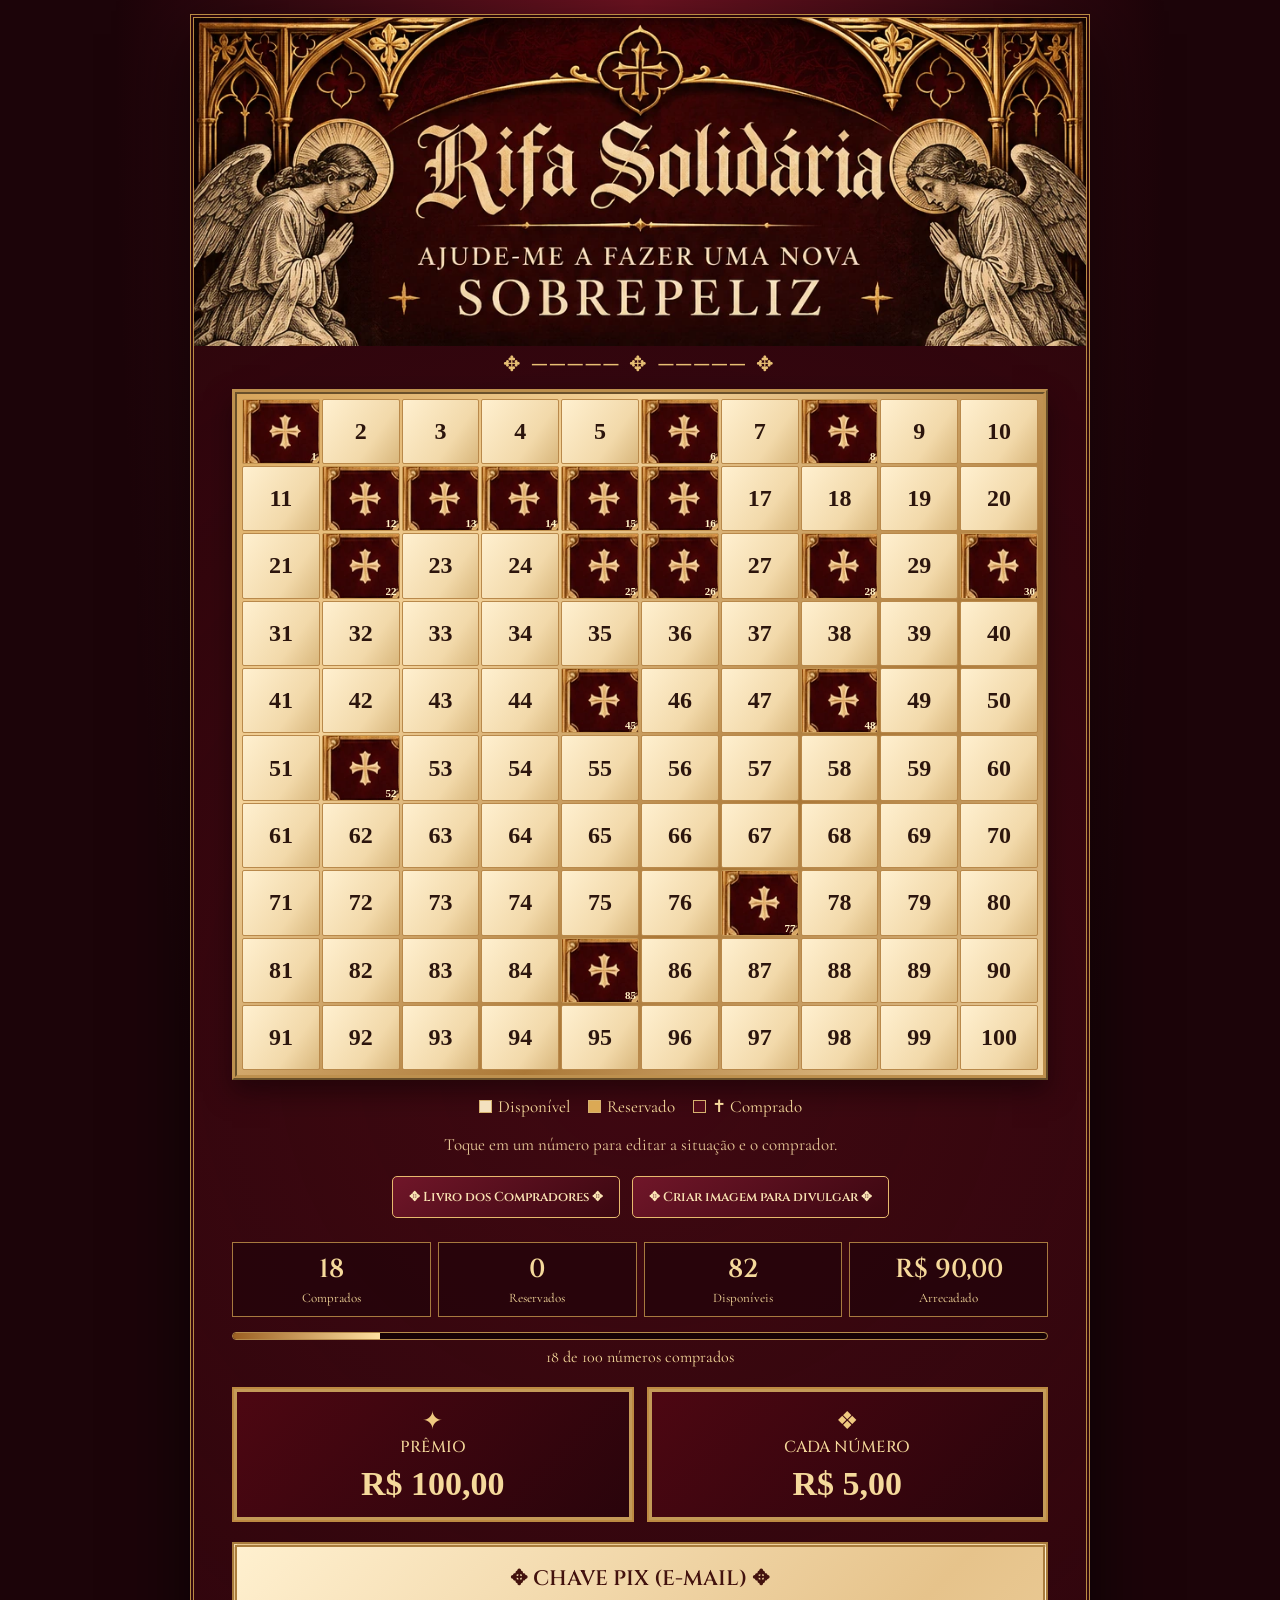
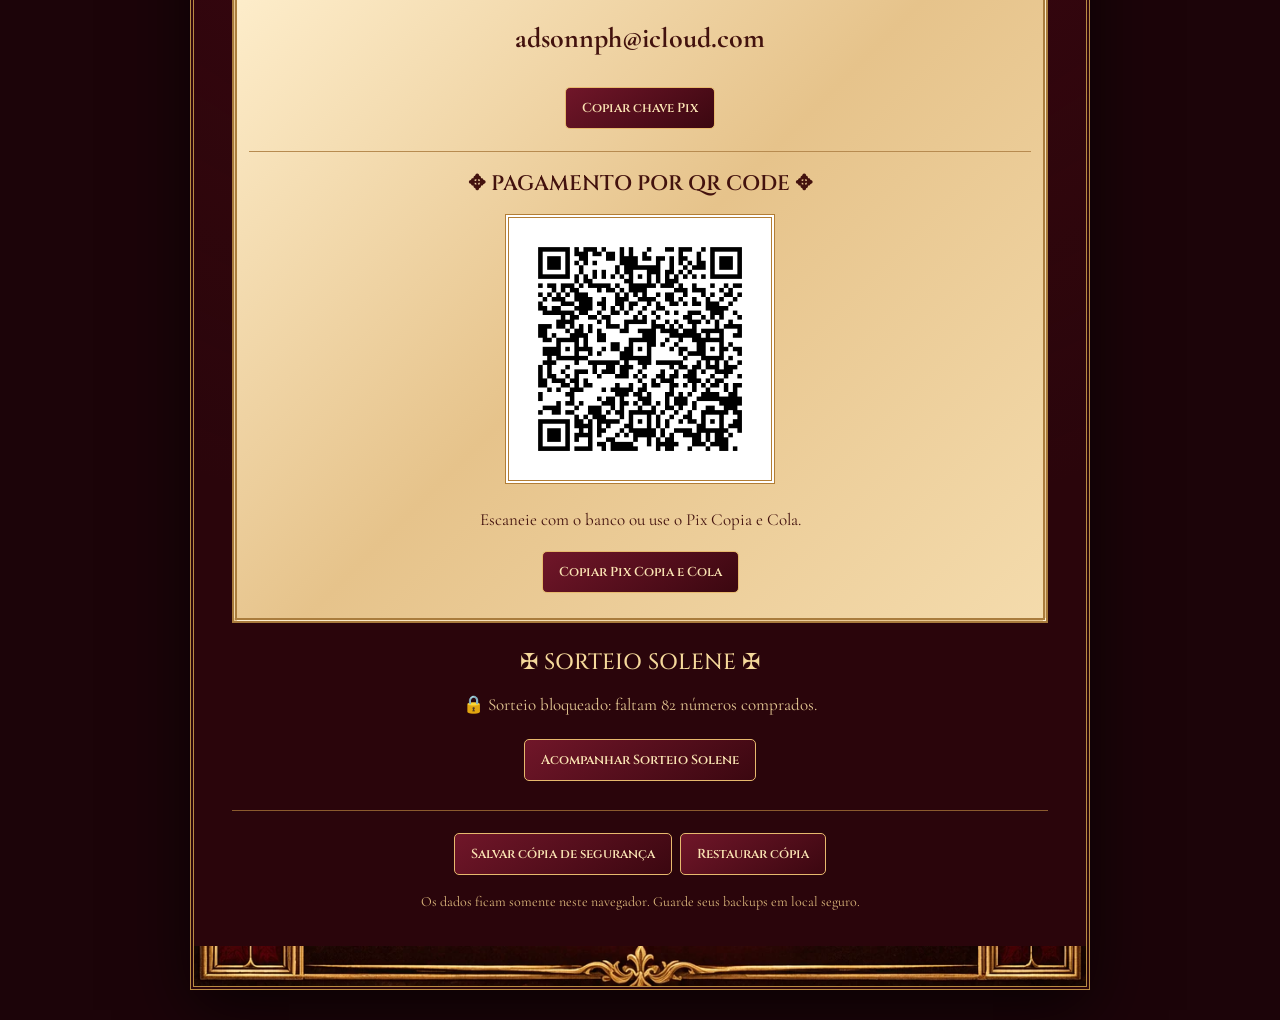
==== commit 195d5745: "Atualizar o index.html" ====
--- a/index.html
+++ b/index.html
@@ -11,438 +11,89 @@
 <style>
 @import url('https://fonts.googleapis.com/css2?family=Cinzel:wght@400;600;700&family=Cormorant+Garamond:wght@400;500;600;700&display=swap');
 
-:root {
-  --ouro:#d7a64d;
-  --claro:#f5d99b;
-  --papel:#f2dbb0;
-  --vinho:#4c0a17;
-}
-
-* { box-sizing:border-box; }
-
-body {
-  margin:0;
-  min-height:100vh;
-  color:var(--claro);
-  font-family:'Cormorant Garamond',Georgia,serif;
-  background:radial-gradient(ellipse at top,#711322,transparent 58%),#1c0409;
-}
-
-button,input,select { font:inherit; }
-button { cursor:pointer; }
-
-button:focus-visible,
-a:focus-visible,
-input:focus-visible,
-select:focus-visible {
-  outline:3px solid #fff;
-  outline-offset:2px;
-}
-
-.poster {
-  width:min(100%,900px);
-  margin:14px auto 30px;
-  border:4px double #b98b43;
-  background:radial-gradient(circle at 50% 40%,#680d1c55,transparent 70%),#2a050b;
-  box-shadow:0 20px 65px #000a;
-}
-
-.cabecalho,.rodape {
-  display:block;
-  width:100%;
-  height:auto;
-}
-
-.conteudo {
-  padding:0 clamp(9px,3.8vw,38px) 22px;
-}
-
-.filete {
-  text-align:center;
-  color:#e7bf74;
-  font-size:21px;
-  letter-spacing:3px;
-  margin:6px 0 12px;
-}
-
-.tabuleiro {
-  padding:5px;
-  background:linear-gradient(135deg,#d7a55b,#f4d39a 28%,#ab7837 65%,#f2d6a4);
-  border:5px ridge #bd904e;
-  box-shadow:0 12px 24px #10020588;
-}
-
-.grade {
-  display:grid;
-  grid-template-columns:repeat(10,minmax(0,1fr));
-  gap:2px;
-}
-
-.numero {
-  position:relative;
-  display:flex;
-  align-items:center;
-  justify-content:center;
-  aspect-ratio:1.19/1;
-  min-width:0;
-  padding:0;
-  border:1px solid #b9894b;
-  border-radius:2px;
-  color:#2c150d;
-  font-family:Georgia,serif;
-  font-size:clamp(12px,2.7vw,24px);
-  font-weight:600;
-  background:linear-gradient(125deg,#fff0d0,#f2d9aa 65%,#d9b77c);
-}
-
-.numero:active { transform:scale(.96); }
-
-.numero.comprado {
-  background:#50070f url('./cruz-comprado.webp') center/100% 100% no-repeat;
-  border-color:#c39553;
-  color:var(--claro);
-}
-
-.numero .miudo {
-  position:absolute;
-  right:2px;
-  bottom:1px;
-  font-size:clamp(7px,1.3vw,11px);
-  color:#fff1c5;
-}
-
-.numero.reservado {
-  background:linear-gradient(135deg,#f2c875,#c78c36);
-  border-color:#9d6324;
-}
-
-.numero.reservado::after {
-  content:'◆';
-  position:absolute;
-  top:1px;
-  right:2px;
-  font-size:10px;
-  color:#71321b;
-}
-
-.legenda {
-  display:flex;
-  justify-content:center;
-  flex-wrap:wrap;
-  gap:8px 18px;
-  margin:16px 0 8px;
-  font-size:17px;
-}
-
-.legenda span {
-  display:flex;
-  align-items:center;
-  gap:6px;
-}
-
-.amostra {
-  display:inline-block;
-  width:13px;
-  height:13px;
-  border:1px solid #d6b270;
-}
-
-.livre { background:#f4e1bf; }
-.reserva { background:#dba955; }
-.pago { background:#530c19; }
-
-.instrucao {
-  text-align:center;
-  font-size:17px;
-  color:#e7c998;
-}
-
-.botao {
-  display:inline-block;
-  border:1px solid #e7b96e;
-  background:linear-gradient(145deg,#701629,#3b0710);
-  color:#f9e2b2;
-  padding:11px 16px;
-  border-radius:5px;
-  font:600 13px 'Cinzel',Georgia,serif;
-  text-decoration:none;
-  margin:4px;
-}
-
-.botao:hover { filter:brightness(1.15); }
-
-.atalho {
-  text-align:center;
-  margin:16px auto 20px;
-}
-
-.estatisticas {
-  display:grid;
-  grid-template-columns:repeat(4,1fr);
-  gap:7px;
-  margin:15px 0;
-}
-
-.estatistica {
-  border:1px solid #a77a3f;
-  text-align:center;
-  background:#210409b0;
-  padding:9px 3px;
-}
-
-.estatistica strong {
-  display:block;
-  font:600 clamp(15px,3vw,26px) 'Cinzel',Georgia,serif;
-}
-
-.estatistica small {
-  font-size:clamp(10px,1.9vw,13px);
-}
-
-.barra {
-  height:8px;
-  background:#160205;
-  border:1px solid #b58b4c;
-  border-radius:12px;
-  overflow:hidden;
-}
-
-.preenchimento {
-  height:100%;
-  width:18%;
-  background:linear-gradient(90deg,#9b5f22,#ffe0a0);
-}
-
-.progresso-texto {
-  text-align:center;
-  margin:7px 0 20px;
-}
-
-.dados {
-  display:grid;
-  grid-template-columns:1fr 1fr;
-  gap:13px;
-  margin:20px 0;
-}
-
-.dado {
-  text-align:center;
-  padding:17px 5px;
-  border:2px solid #bd8a42;
-  background:linear-gradient(135deg,#4d0712,#29040b);
-  box-shadow:inset 0 0 0 3px #c49a58;
-}
-
-.dado .icone {
-  display:block;
-  font-size:25px;
-  color:#efc980;
-}
-
-.dado .rotulo {
-  font:500 clamp(11px,2vw,16px) 'Cinzel',Georgia,serif;
-}
-
-.dado strong {
-  display:block;
-  margin-top:7px;
-  font:600 clamp(20px,4.1vw,34px) Georgia,serif;
-}
-
-.pix {
-  background:linear-gradient(135deg,#fff0cf,#e6c38b,#f4dbac);
-  color:#43120e;
-  text-align:center;
-  border:5px double #a97c3d;
-  padding:18px 12px 21px;
-}
-
-.pix h2 {
-  font:600 clamp(15px,2.6vw,21px) 'Cinzel',Georgia,serif;
-  margin:0 0 8px;
-}
-
-.chave {
-  font-size:clamp(19px,4vw,28px);
-  font-weight:700;
-  overflow-wrap:anywhere;
-}
-
-.divisor {
-  height:1px;
-  background:#b78b50;
-  margin:18px auto;
-}
-
-.qr-moldura {
-  display:inline-flex;
-  background:#fff;
-  padding:11px;
-  border:4px double #b27d35;
-  margin:8px auto;
-}
-
-.qr-moldura img {
-  display:block;
-  width:min(240px,63vw);
-  height:auto;
-}
-
-.ajuda { font-size:17px; }
-
-.sorteio {
-  text-align:center;
-  margin:25px auto;
-}
-
-.sorteio h2 {
-  font:500 22px 'Cinzel',Georgia,serif;
-  margin-bottom:7px;
-}
-
-.sorteio p {
-  font-size:22px;
-  font-style:italic;
-}
-
-.ferramentas {
-  display:flex;
-  justify-content:center;
-  flex-wrap:wrap;
-  border-top:1px solid #8b5b2e;
-  padding-top:18px;
-}
-
-.aviso {
-  text-align:center;
-  color:#dbb77c;
-  font-size:14px;
-}
-
-dialog {
-  width:min(94vw,460px);
-  max-height:90dvh;
-  overflow:auto;
-  border:3px double #d3a25b;
-  border-radius:8px;
-  background:linear-gradient(#5d101f,#28040b);
-  color:#f4d9a5;
-  padding:22px;
-  box-shadow:0 12px 50px #0009;
-}
-
-dialog::backdrop { background:#0a0104cc; }
-
-dialog h2 {
-  text-align:center;
-  font:600 22px 'Cinzel',Georgia,serif;
-  margin:0 0 10px;
-}
-
-dialog p { font-size:18px; }
-
-.opcao {
-  display:block;
-  padding:9px 12px;
-  margin:7px 0;
-  border:1px solid #a77c44;
-  background:#320711;
-  cursor:pointer;
-  font-size:19px;
-}
-
-.opcao:has(input:checked) {
-  background:#7c2332;
-  border-color:#f4cf85;
-}
-
-.campo {
-  display:block;
-  font-size:18px;
-  margin:13px 0 5px;
-}
-
-.cadastro-campo {
-  display:block;
-  width:100%;
-  padding:11px;
-  border:1px solid #b88c4d;
-  background:#f4dfba;
-  color:#31110c;
-  border-radius:3px;
-  font-size:18px;
-}
-
-.cadastro-campo:disabled { opacity:.55; }
-
-.ajuda-cadastro {
-  font-size:15px;
-  color:#e5c48b;
-  margin:7px 0;
-}
-
-.nota-legado {
-  padding:8px 10px;
-  border-left:2px solid var(--ouro);
-  background:#2c0810;
-}
-
-.acoes {
-  display:flex;
-  gap:8px;
-  margin-top:17px;
-}
-
-.acoes .botao { flex:1; }
-
-.separador-cadastro {
-  border:0;
-  border-top:1px solid #956b42;
-  margin:16px 0 6px;
-}
-
-.dica {
-  font-size:15px;
-  color:#e6c68d;
-  margin:6px 0;
-}
-
-.alerta {
-  font-size:15px;
-  color:#ffe6a8;
-  min-height:1.3em;
-}
-
-.botao-secundario { background:#3a0b14; }
-
-#mensagem {
-  display:none;
-  position:fixed;
-  left:50%;
-  bottom:22px;
-  transform:translateX(-50%);
-  padding:12px 17px;
-  background:#f7deb0;
-  color:#3b0910;
-  border:2px solid #b58745;
-  z-index:100;
-  max-width:90vw;
-  text-align:center;
-}
-
-@media(max-width:600px) {
-  .poster {
-    margin:0 auto 12px;
-    border-width:2px;
-  }
-
-  .conteudo { padding:0 7px 14px; }
-  .tabuleiro { padding:2px; border-width:3px; }
-  .grade { gap:1px; }
-  .dados { gap:8px; }
-  .estatisticas { gap:4px; }
-  .legenda { font-size:14px; }
-  dialog { padding:16px; }
+:root{--ouro:#d7a64d;--claro:#f5d99b;--papel:#f2dbb0;--vinho:#4c0a17}
+*{box-sizing:border-box}
+body{margin:0;min-height:100vh;color:var(--claro);font-family:'Cormorant Garamond',Georgia,serif;background:radial-gradient(ellipse at top,#711322,transparent 58%),#1c0409}
+button,input,select{font:inherit}
+button{cursor:pointer}
+button:focus-visible,a:focus-visible,input:focus-visible,select:focus-visible{outline:3px solid #fff;outline-offset:2px}
+.poster{width:min(100%,900px);margin:14px auto 30px;border:4px double #b98b43;background:radial-gradient(circle at 50% 40%,#680d1c55,transparent 70%),#2a050b;box-shadow:0 20px 65px #000a}
+.cabecalho,.rodape{display:block;width:100%;height:auto}
+.conteudo{padding:0 clamp(9px,3.8vw,38px) 22px}
+.filete{text-align:center;color:#e7bf74;font-size:21px;letter-spacing:3px;margin:6px 0 12px}
+.tabuleiro{padding:5px;background:linear-gradient(135deg,#d7a55b,#f4d39a 28%,#ab7837 65%,#f2d6a4);border:5px ridge #bd904e;box-shadow:0 12px 24px #10020588}
+.grade{display:grid;grid-template-columns:repeat(10,minmax(0,1fr));gap:2px}
+.numero{position:relative;display:flex;align-items:center;justify-content:center;aspect-ratio:1.19/1;min-width:0;padding:0;border:1px solid #b9894b;border-radius:2px;color:#2c150d;font-family:Georgia,serif;font-size:clamp(12px,2.7vw,24px);font-weight:600;background:linear-gradient(125deg,#fff0d0,#f2d9aa 65%,#d9b77c)}
+.numero:active{transform:scale(.96)}
+.numero.comprado{background:#50070f url('./cruz-comprado.webp') center/100% 100% no-repeat;border-color:#c39553;color:var(--claro)}
+.numero .miudo{position:absolute;right:2px;bottom:1px;font-size:clamp(7px,1.3vw,11px);color:#fff1c5}
+.numero.reservado{background:linear-gradient(135deg,#f2c875,#c78c36);border-color:#9d6324}
+.numero.reservado::after{content:'◆';position:absolute;top:1px;right:2px;font-size:10px;color:#71321b}
+.legenda{display:flex;justify-content:center;flex-wrap:wrap;gap:8px 18px;margin:16px 0 8px;font-size:17px}
+.legenda span{display:flex;align-items:center;gap:6px}
+.amostra{display:inline-block;width:13px;height:13px;border:1px solid #d6b270}
+.livre{background:#f4e1bf}
+.reserva{background:#dba955}
+.pago{background:#530c19}
+.instrucao{text-align:center;font-size:17px;color:#e7c998}
+.botao{display:inline-block;border:1px solid #e7b96e;background:linear-gradient(145deg,#701629,#3b0710);color:#f9e2b2;padding:11px 16px;border-radius:5px;font:600 13px 'Cinzel',Georgia,serif;text-decoration:none;margin:4px}
+.botao:hover{filter:brightness(1.15)}
+.atalho{text-align:center;margin:16px auto 20px}
+.estatisticas{display:grid;grid-template-columns:repeat(4,1fr);gap:7px;margin:15px 0}
+.estatistica{border:1px solid #a77a3f;text-align:center;background:#210409b0;padding:9px 3px}
+.estatistica strong{display:block;font:600 clamp(15px,3vw,26px) 'Cinzel',Georgia,serif}
+.estatistica small{font-size:clamp(10px,1.9vw,13px)}
+.barra{height:8px;background:#160205;border:1px solid #b58b4c;border-radius:12px;overflow:hidden}
+.preenchimento{height:100%;width:18%;background:linear-gradient(90deg,#9b5f22,#ffe0a0)}
+.progresso-texto{text-align:center;margin:7px 0 20px}
+.dados{display:grid;grid-template-columns:1fr 1fr;gap:13px;margin:20px 0}
+.dado{text-align:center;padding:17px 5px;border:2px solid #bd8a42;background:linear-gradient(135deg,#4d0712,#29040b);box-shadow:inset 0 0 0 3px #c49a58}
+.dado .icone{display:block;font-size:25px;color:#efc980}
+.dado .rotulo{font:500 clamp(11px,2vw,16px) 'Cinzel',Georgia,serif}
+.dado strong{display:block;margin-top:7px;font:600 clamp(20px,4.1vw,34px) Georgia,serif}
+.pix{background:linear-gradient(135deg,#fff0cf,#e6c38b,#f4dbac);color:#43120e;text-align:center;border:5px double #a97c3d;padding:18px 12px 21px}
+.pix h2{font:600 clamp(15px,2.6vw,21px) 'Cinzel',Georgia,serif;margin:0 0 8px}
+.chave{font-size:clamp(19px,4vw,28px);font-weight:700;overflow-wrap:anywhere}
+.divisor{height:1px;background:#b78b50;margin:18px auto}
+.qr-moldura{display:inline-flex;background:#fff;padding:11px;border:4px double #b27d35;margin:8px auto}
+.qr-moldura img{display:block;width:min(240px,63vw);height:auto}
+.ajuda{font-size:17px}
+.sorteio{text-align:center;margin:25px auto}
+.sorteio h2{font:500 22px 'Cinzel',Georgia,serif;margin-bottom:7px}
+.sorteio p{font-size:22px;font-style:italic}
+.sorteio .estado{font-size:17px;font-style:normal;color:#e5c894}
+.sorteio .botao{margin-top:7px}
+.sorteio.finalizado{border:1px solid #cba15b;padding:16px;background:#350b14}
+.ferramentas{display:flex;justify-content:center;flex-wrap:wrap;border-top:1px solid #8b5b2e;padding-top:18px}
+.aviso{text-align:center;color:#dbb77c;font-size:14px}
+dialog{width:min(94vw,460px);max-height:90dvh;overflow:auto;border:3px double #d3a25b;border-radius:8px;background:linear-gradient(#5d101f,#28040b);color:#f4d9a5;padding:22px;box-shadow:0 12px 50px #0009}
+dialog::backdrop{background:#0a0104cc}
+dialog h2{text-align:center;font:600 22px 'Cinzel',Georgia,serif;margin:0 0 10px}
+dialog p{font-size:18px}
+.opcao{display:block;padding:9px 12px;margin:7px 0;border:1px solid #a77c44;background:#320711;cursor:pointer;font-size:19px}
+.opcao:has(input:checked){background:#7c2332;border-color:#f4cf85}
+.campo{display:block;font-size:18px;margin:13px 0 5px}
+.cadastro-campo{display:block;width:100%;padding:11px;border:1px solid #b88c4d;background:#f4dfba;color:#31110c;border-radius:3px;font-size:18px}
+.cadastro-campo:disabled{opacity:.55}
+.ajuda-cadastro{font-size:15px;color:#e5c48b;margin:7px 0}
+.nota-legado{padding:8px 10px;border-left:2px solid var(--ouro);background:#2c0810}
+.acoes{display:flex;gap:8px;margin-top:17px}
+.acoes .botao{flex:1}
+.separador-cadastro{border:0;border-top:1px solid #956b42;margin:16px 0 6px}
+.dica{font-size:15px;color:#e6c68d;margin:6px 0}
+.alerta{font-size:15px;color:#ffe6a8;min-height:1.3em}
+.botao-secundario{background:#3a0b14}
+#mensagem{display:none;position:fixed;left:50%;bottom:22px;transform:translateX(-50%);padding:12px 17px;background:#f7deb0;color:#3b0910;border:2px solid #b58745;z-index:100;max-width:90vw;text-align:center}
+
+@media(max-width:600px){
+  .poster{margin:0 auto 12px;border-width:2px}
+  .conteudo{padding:0 7px 14px}
+  .tabuleiro{padding:2px;border-width:3px}
+  .grade{gap:1px}
+  .dados{gap:8px}
+  .estatisticas{gap:4px}
+  .legenda{font-size:14px}
+  dialog{padding:16px}
 }
 </style>
 </head>
@@ -459,140 +110,179 @@
 </header>
 
 <div class="conteudo">
-  <div class="filete">✥ ───── ✥ ───── ✥</div>
-
-  <section class="tabuleiro" aria-label="Números da rifa">
-    <div class="grade" id="grade"></div>
-  </section>
-
-  <div class="legenda">
-    <span><i class="amostra livre"></i> Disponível</span>
-    <span><i class="amostra reserva"></i> Reservado</span>
-    <span><i class="amostra pago"></i> ✝ Comprado</span>
+
+<div class="filete">✥ ───── ✥ ───── ✥</div>
+
+<section class="tabuleiro" aria-label="Números da rifa">
+  <div class="grade" id="grade"></div>
+</section>
+
+<div class="legenda">
+  <span><i class="amostra livre"></i> Disponível</span>
+  <span><i class="amostra reserva"></i> Reservado</span>
+  <span><i class="amostra pago"></i> ✝ Comprado</span>
+</div>
+
+<p class="instrucao">
+  Toque em um número para editar a situação e o comprador.
+</p>
+
+<div class="atalho">
+  <a class="botao" href="./compradores.html">
+    ✥ Livro dos Compradores ✥
+  </a>
+
+  <a class="botao botao-divulgar" href="./divulgacao.html">
+    ✥ Criar imagem para divulgar ✥
+  </a>
+</div>
+
+<section class="estatisticas" aria-label="Resumo da rifa">
+  <div class="estatistica">
+    <strong id="comprados">18</strong>
+    <small>Comprados</small>
   </div>
 
-  <p class="instrucao">
-    Toque em um número para editar a situação e o comprador.
+  <div class="estatistica">
+    <strong id="reservados">0</strong>
+    <small>Reservados</small>
+  </div>
+
+  <div class="estatistica">
+    <strong id="disponiveis">82</strong>
+    <small>Disponíveis</small>
+  </div>
+
+  <div class="estatistica">
+    <strong id="arrecadado">R$ 90</strong>
+    <small>Arrecadado</small>
+  </div>
+</section>
+
+<div
+  class="barra"
+  id="barra"
+  role="progressbar"
+  aria-label="Progresso de vendas"
+  aria-valuemin="0"
+  aria-valuemax="100"
+  aria-valuenow="18"
+>
+  <div
+    class="preenchimento"
+    id="preenchimento"
+  ></div>
+</div>
+
+<p class="progresso-texto" id="progressoTexto">
+  18 de 100 números comprados
+</p>
+
+<section class="dados">
+  <div class="dado">
+    <span class="icone">✦</span>
+    <span class="rotulo">PRÊMIO</span>
+    <strong>R$ 100,00</strong>
+  </div>
+
+  <div class="dado">
+    <span class="icone">❖</span>
+    <span class="rotulo">CADA NÚMERO</span>
+    <strong>R$ 5,00</strong>
+  </div>
+</section>
+
+<section class="pix">
+  <h2>✥ CHAVE PIX (E-MAIL) ✥</h2>
+
+  <p class="chave" id="chavePix">
+    adsonnph@icloud.com
   </p>
 
-  <div class="atalho">
-    <a class="botao" href="./compradores.html">
-      ✥ Livro dos Compradores ✥
-    </a>
-
-    <a class="botao" href="./divulgacao.html">
-      ✥ Criar imagem para divulgar ✥
-    </a>
+  <button
+    class="botao"
+    type="button"
+    id="copiarChave"
+  >
+    Copiar chave Pix
+  </button>
+
+  <div class="divisor"></div>
+
+  <h2>✥ PAGAMENTO POR QR CODE ✥</h2>
+
+  <div class="qr-moldura">
+    <img
+      src="./qr-pix.png"
+      alt="QR Code Pix da rifa"
+      width="240"
+      height="240"
+    >
   </div>
 
-  <section class="estatisticas" aria-label="Resumo da rifa">
-    <div class="estatistica">
-      <strong id="comprados">18</strong>
-      <small>Comprados</small>
-    </div>
-
-    <div class="estatistica">
-      <strong id="reservados">0</strong>
-      <small>Reservados</small>
-    </div>
-
-    <div class="estatistica">
-      <strong id="disponiveis">82</strong>
-      <small>Disponíveis</small>
-    </div>
-
-    <div class="estatistica">
-      <strong id="arrecadado">R$ 90</strong>
-      <small>Arrecadado</small>
-    </div>
-  </section>
-
-  <div class="barra" id="barra"
-       role="progressbar"
-       aria-label="Progresso de vendas"
-       aria-valuemin="0"
-       aria-valuemax="100"
-       aria-valuenow="18">
-    <div class="preenchimento" id="preenchimento"></div>
-  </div>
-
-  <p class="progresso-texto" id="progressoTexto">
-    18 de 100 números comprados
+  <p class="ajuda">
+    Escaneie com o banco ou use o Pix Copia e Cola.
   </p>
 
-  <section class="dados">
-    <div class="dado">
-      <span class="icone">✦</span>
-      <span class="rotulo">PRÊMIO</span>
-      <strong>R$ 100,00</strong>
-    </div>
-
-    <div class="dado">
-      <span class="icone">❖</span>
-      <span class="rotulo">CADA NÚMERO</span>
-      <strong>R$ 5,00</strong>
-    </div>
-  </section>
-
-  <section class="pix">
-    <h2>✥ CHAVE PIX (E-MAIL) ✥</h2>
-
-    <p class="chave" id="chavePix">
-      adsonnph@icloud.com
-    </p>
-
-    <button class="botao" type="button" id="copiarChave">
-      Copiar chave Pix
-    </button>
-
-    <div class="divisor"></div>
-
-    <h2>✥ PAGAMENTO POR QR CODE ✥</h2>
-
-    <div class="qr-moldura">
-      <img
-        src="./qr-pix.png"
-        alt="QR Code Pix da rifa"
-        width="240"
-        height="240"
-      >
-    </div>
-
-    <p class="ajuda">
-      Escaneie com o banco ou use o Pix Copia e Cola.
-    </p>
-
-    <button class="botao" type="button" id="copiarCodigo">
-      Copiar Pix Copia e Cola
-    </button>
-  </section>
-
-  <section class="sorteio">
-    <h2>✥ SORTEIO ✥</h2>
-    <p>Após vender todos os números.</p>
-  </section>
-
-  <section class="ferramentas">
-    <button class="botao" type="button" id="baixarBackup">
-      Salvar cópia de segurança
-    </button>
-
-    <button class="botao" type="button" id="restaurarBackup">
-      Restaurar cópia
-    </button>
-
-    <input
-      id="arquivoBackup"
-      type="file"
-      accept=".json,application/json"
-      hidden
-    >
-  </section>
-
-  <p class="aviso">
-    Os dados ficam somente neste navegador.
-    Guarde seus backups em local seguro.
+  <button
+    class="botao"
+    type="button"
+    id="copiarCodigo"
+  >
+    Copiar Pix Copia e Cola
+  </button>
+</section>
+
+<section class="sorteio" id="areaSorteio">
+  <h2>✠ SORTEIO SOLENE ✠</h2>
+
+  <p
+    class="estado"
+    id="estadoSorteio"
+    aria-live="polite"
+  >
+    O sorteio será liberado após a venda dos 100 números.
   </p>
+
+  <a
+    class="botao"
+    href="./sorteio.html"
+    id="atalhoSorteio"
+  >
+    Acompanhar Sorteio Solene
+  </a>
+</section>
+
+<section class="ferramentas">
+  <button
+    class="botao"
+    type="button"
+    id="baixarBackup"
+  >
+    Salvar cópia de segurança
+  </button>
+
+  <button
+    class="botao"
+    type="button"
+    id="restaurarBackup"
+  >
+    Restaurar cópia
+  </button>
+
+  <input
+    id="arquivoBackup"
+    type="file"
+    accept=".json,application/json"
+    hidden
+  >
+</section>
+
+<p class="aviso">
+  Os dados ficam somente neste navegador.
+  Guarde seus backups em local seguro.
+</p>
+
 </div>
 
 <img
@@ -605,104 +295,146 @@
 </main>
 
 <dialog id="janela" aria-labelledby="tituloJanela">
-  <h2 id="tituloJanela">Número 001</h2>
-
-  <form id="formulario">
-    <p>Escolha a situação:</p>
-
-    <label class="opcao">
-      <input type="radio" name="situacao" value="disponivel">
-      Disponível
-    </label>
-
-    <label class="opcao">
-      <input type="radio" name="situacao" value="reservado">
-      Reservado
-    </label>
-
-    <label class="opcao">
-      <input type="radio" name="situacao" value="comprado">
-      ✝ Comprado
-    </label>
-
-    <hr class="separador-cadastro">
-
-    <label class="campo" for="compradorExistente">
-      Usar comprador já cadastrado:
-    </label>
-
-    <select class="cadastro-campo" id="compradorExistente">
-      <option value="">— Escolher comprador —</option>
-    </select>
-
-    <p class="dica">
-      Ao selecionar alguém, nome e WhatsApp são
-      preenchidos automaticamente.
-    </p>
-
-    <label class="campo" for="nome">
-      Nome da pessoa:
-    </label>
-
+<h2 id="tituloJanela">Número 001</h2>
+
+<form id="formulario">
+  <p>Escolha a situação:</p>
+
+  <label class="opcao">
     <input
-      class="cadastro-campo"
-      id="nome"
-      type="text"
-      maxlength="100"
-      list="nomesSugeridos"
-      autocomplete="off"
-      placeholder="Ex.: Maria da Silva"
+      type="radio"
+      name="situacao"
+      value="disponivel"
     >
-
-    <datalist id="nomesSugeridos"></datalist>
-
-    <label class="campo" for="telefone">
-      WhatsApp / número de contato:
-    </label>
-
+    Disponível
+  </label>
+
+  <label class="opcao">
     <input
-      class="cadastro-campo"
-      id="telefone"
-      type="tel"
-      inputmode="tel"
-      maxlength="20"
-      autocomplete="off"
-      placeholder="Ex.: (84) 99999-9999"
+      type="radio"
+      name="situacao"
+      value="reservado"
     >
-
-    <p class="alerta" id="alertaCadastro" aria-live="polite"></p>
-    <p class="nota-legado" id="notaLegado" hidden></p>
-
-    <div class="acoes">
-      <button class="botao botao-secundario" type="button" id="cancelar">
-        Cancelar
-      </button>
-
-      <button class="botao" type="submit">
-        Salvar
-      </button>
-    </div>
-  </form>
+    Reservado
+  </label>
+
+  <label class="opcao">
+    <input
+      type="radio"
+      name="situacao"
+      value="comprado"
+    >
+    ✝ Comprado
+  </label>
+
+  <hr class="separador-cadastro">
+
+  <label class="campo" for="compradorExistente">
+    Usar comprador já cadastrado:
+  </label>
+
+  <select
+    class="cadastro-campo"
+    id="compradorExistente"
+  >
+    <option value="">
+      — Escolher comprador —
+    </option>
+  </select>
+
+  <p class="dica">
+    Ao selecionar alguém, nome e WhatsApp são
+    preenchidos automaticamente.
+  </p>
+
+  <label class="campo" for="nome">
+    Nome da pessoa:
+  </label>
+
+  <input
+    class="cadastro-campo"
+    id="nome"
+    type="text"
+    maxlength="100"
+    list="nomesSugeridos"
+    autocomplete="off"
+    placeholder="Ex.: Maria da Silva"
+  >
+
+  <datalist id="nomesSugeridos"></datalist>
+
+  <label class="campo" for="telefone">
+    WhatsApp / número de contato:
+  </label>
+
+  <input
+    class="cadastro-campo"
+    id="telefone"
+    type="tel"
+    inputmode="tel"
+    maxlength="20"
+    autocomplete="off"
+    placeholder="Ex.: (84) 99999-9999"
+  >
+
+  <p
+    class="alerta"
+    id="alertaCadastro"
+    aria-live="polite"
+  ></p>
+
+  <p
+    class="nota-legado"
+    id="notaLegado"
+    hidden
+  ></p>
+
+  <div class="acoes">
+    <button
+      class="botao botao-secundario"
+      type="button"
+      id="cancelar"
+    >
+      Cancelar
+    </button>
+
+    <button
+      class="botao"
+      type="submit"
+    >
+      Salvar
+    </button>
+  </div>
+</form>
 </dialog>
 
-<div id="mensagem" role="status" aria-live="polite"></div>
+<div
+  id="mensagem"
+  role="status"
+  aria-live="polite"
+></div>
 
 <script>
 (() => {
   'use strict';
 
-  // Mesma chave: preserva os dados anteriores.
+  // Mantém os dados da versão anterior.
   const CHAVE = 'rifa-sobrepeliz-v1';
 
+  // Resultado separado dos compradores.
+  const CHAVE_SORTEIO =
+    'rifa-sobrepeliz-sorteio-v1';
+
   const INICIAIS = [
-    1,6,8,12,13,14,15,16,22,
-    25,26,28,30,45,48,52,77,85
+    1,6,8,12,13,14,15,16,22,25,
+    26,28,30,45,48,52,77,85
   ];
 
   const PIX_COPIA_COLA =
     '00020126410014BR.GOV.BCB.PIX0119adsonnph@icloud.com5204000053039865802BR5925Adson Phelipe Soares da S6009SAO PAULO62140510K0ebY5ANla6304C25B';
 
   const $ = id => document.getElementById(id);
+
   const grade = $('grade');
   const janela = $('janela');
   const form = $('formulario');
@@ -711,7 +443,6 @@
   let timer;
   let numeros;
   let leituraBloqueada = false;
-  let listaContatos = [];
 
   const digitos = valor =>
     String(valor || '').replace(/\D/g, '');
@@ -733,20 +464,69 @@
       currency:'BRL'
     });
 
+  function validarSorteio(d) {
+    if (
+      !d ||
+      d.tipo !== 'rifa-sobrepeliz-sorteio' ||
+      !Number.isInteger(d.numero) ||
+      d.numero < 1 ||
+      d.numero > 100 ||
+      typeof d.realizadoEm !== 'string' ||
+      !Number.isFinite(Date.parse(d.realizadoEm)) ||
+      typeof d.nome !== 'string'
+    ) {
+      throw Error(
+        'Registro do sorteio inválido. ' +
+        'Não substitua seus dados; restaure ' +
+        'um backup confiável.'
+      );
+    }
+
+    return d;
+  }
+
+  function lerSorteio() {
+    const bruto =
+      localStorage.getItem(CHAVE_SORTEIO);
+
+    return bruto === null
+      ? null
+      : validarSorteio(JSON.parse(bruto));
+  }
+
+  function temSorteio() {
+    try {
+      return localStorage.getItem(
+        CHAVE_SORTEIO
+      ) !== null;
+    } catch(e) {
+      // Falha no armazenamento: bloqueia alterações.
+      return true;
+    }
+  }
+
   function inicial() {
-    return Array.from({length:100}, (_,i) => ({
-      situacao:INICIAIS.includes(i+1)
-        ? 'comprado'
-        : 'disponivel',
-      nome:'',
-      telefone:'',
-      observacao:''
-    }));
+    return Array.from(
+      {length:100},
+      (_,i) => ({
+        situacao:INICIAIS.includes(i+1)
+          ? 'comprado'
+          : 'disponivel',
+        nome:'',
+        telefone:'',
+        observacao:''
+      })
+    );
   }
 
   function validar(dados) {
-    if (!Array.isArray(dados) || dados.length !== 100) {
-      throw Error('O arquivo deve conter 100 números.');
+    if (
+      !Array.isArray(dados) ||
+      dados.length !== 100
+    ) {
+      throw Error(
+        'O arquivo deve conter 100 números.'
+      );
     }
 
     const estados = [
@@ -755,31 +535,49 @@
       'comprado'
     ];
 
-    if (!dados.every(d => d && estados.includes(d.situacao))) {
+    if (
+      !dados.every(
+        d => d && estados.includes(d.situacao)
+      )
+    ) {
       throw Error('Há números inválidos.');
     }
 
+    // Preserva os campos anteriores.
     return dados.map(d => ({
       ...d,
       nome:typeof d.nome === 'string'
-        ? d.nome.slice(0,100) : '',
+        ? d.nome.slice(0,100)
+        : '',
       telefone:typeof d.telefone === 'string'
-        ? d.telefone.slice(0,20) : '',
+        ? d.telefone.slice(0,20)
+        : '',
       observacao:typeof d.observacao === 'string'
-        ? d.observacao.slice(0,100) : ''
+        ? d.observacao.slice(0,100)
+        : ''
     }));
   }
 
   function carregar() {
     try {
-      const salvo = localStorage.getItem(CHAVE);
-      return salvo ? validar(JSON.parse(salvo)) : inicial();
+      const salvo =
+        localStorage.getItem(CHAVE);
+
+      const dados = salvo
+        ? validar(JSON.parse(salvo))
+        : inicial();
+
+      leituraBloqueada = false;
+      return dados;
+
     } catch(e) {
       leituraBloqueada = true;
+
       alert(
         'Não foi possível ler os dados salvos. ' +
         'Restaure seu backup antes de fazer alterações.'
       );
+
       return inicial();
     }
   }
@@ -796,33 +594,43 @@
     }
 
     try {
-      localStorage.setItem(CHAVE, JSON.stringify(numeros));
+      localStorage.setItem(
+        CHAVE,
+        JSON.stringify(numeros)
+      );
       return true;
+
     } catch(e) {
-      alert('Falha ao salvar neste navegador.');
+      alert(
+        'Falha ao salvar neste navegador.'
+      );
       return false;
     }
   }
 
   function aviso(texto) {
     clearTimeout(timer);
+
     $('mensagem').textContent = texto;
     $('mensagem').style.display = 'block';
 
     timer = setTimeout(() => {
       $('mensagem').style.display = 'none';
-    }, 3000);
-  }
-
-  function contatos(excluirNumero = null) {
+    },3000);
+  }
+
+  function contatos(excluirNumero=null) {
     const mapa = new Map();
 
     numeros.forEach((item,i) => {
       if (i+1 === excluirNumero) return;
       if (item.situacao === 'disponivel') return;
 
-      const nome = String(item.nome || '').trim();
-      const telefone = String(item.telefone || '').trim();
+      const nome =
+        String(item.nome || '').trim();
+
+      const telefone =
+        String(item.telefone || '').trim();
 
       if (!nome && !telefone) return;
 
@@ -831,16 +639,24 @@
         : 'nome:' + normalizar(nome);
 
       if (!mapa.has(chave)) {
-        mapa.set(chave, {nome,telefone});
+        mapa.set(chave,{nome,telefone});
       } else {
         const registro = mapa.get(chave);
-        if (!registro.nome && nome) registro.nome = nome;
-        if (!registro.telefone && telefone) registro.telefone = telefone;
+
+        if (!registro.nome && nome) {
+          registro.nome = nome;
+        }
+
+        if (!registro.telefone && telefone) {
+          registro.telefone = telefone;
+        }
       }
     });
 
-    return [...mapa.values()].sort((a,b) =>
-      a.nome.localeCompare(b.nome,'pt-BR')
+    return [...mapa.values()].sort(
+      (a,b) => a.nome.localeCompare(
+        b.nome,'pt-BR'
+      )
     );
   }
 
@@ -856,7 +672,7 @@
       select.add(
         new Option(
           (p.nome || 'Nome não informado') +
-          (p.telefone ? ' — ' + p.telefone : ''),
+          (p.telefone ? ' — '+p.telefone : ''),
           String(i)
         )
       );
@@ -865,26 +681,38 @@
     const datalist = $('nomesSugeridos');
     datalist.replaceChildren();
 
-    [...new Set(lista.map(p => p.nome).filter(Boolean))]
-      .forEach(nome => {
-        const opcao = document.createElement('option');
-        opcao.value = nome;
-        datalist.append(opcao);
-      });
+    [...new Set(
+      lista.map(p => p.nome).filter(Boolean)
+    )].forEach(nome => {
+      const opcao =
+        document.createElement('option');
+
+      opcao.value = nome;
+      datalist.append(opcao);
+    });
 
     return lista;
   }
 
+  let listaContatos = [];
+
   function atualizar() {
-    const frag = document.createDocumentFragment();
+    const frag =
+      document.createDocumentFragment();
 
     numeros.forEach((item,i) => {
       const n = i+1;
-      const b = document.createElement('button');
+
+      const b =
+        document.createElement('button');
 
       b.type = 'button';
-      b.className = 'numero ' +
-        (item.situacao === 'disponivel' ? '' : item.situacao);
+
+      b.className =
+        'numero ' +
+        (item.situacao === 'disponivel'
+          ? ''
+          : item.situacao);
 
       b.setAttribute(
         'aria-label',
@@ -892,7 +720,9 @@
       );
 
       if (item.situacao === 'comprado') {
-        const pequeno = document.createElement('span');
+        const pequeno =
+          document.createElement('span');
+
         pequeno.className = 'miudo';
         pequeno.textContent = n;
         b.append(pequeno);
@@ -900,7 +730,11 @@
         b.textContent = n;
       }
 
-      b.addEventListener('click', () => abrir(n));
+      b.addEventListener(
+        'click',
+        () => abrir(n)
+      );
+
       frag.append(b);
     });
 
@@ -916,303 +750,602 @@
 
     $('comprados').textContent = vendidos;
     $('reservados').textContent = reservados;
-    $('disponiveis').textContent = 100-vendidos-reservados;
-    $('arrecadado').textContent = dinheiro(vendidos*5);
-    $('preenchimento').style.width = vendidos+'%';
-
-    $('barra').setAttribute('aria-valuenow',vendidos);
+
+    $('disponiveis').textContent =
+      100 - vendidos - reservados;
+
+    $('arrecadado').textContent =
+      dinheiro(vendidos*5);
+
+    $('preenchimento').style.width =
+      vendidos + '%';
+
+    $('barra').setAttribute(
+      'aria-valuenow',vendidos
+    );
+
     $('progressoTexto').textContent =
       `${vendidos} de 100 números comprados`;
+
+    const sorteado = temSorteio();
+
+    $('areaSorteio').classList.toggle(
+      'finalizado',
+      sorteado
+    );
+
+    $('estadoSorteio').textContent = sorteado
+      ? '✠ Sorteio realizado. O resultado está ' +
+        'registrado e os cadastros foram bloqueados.'
+      : vendidos === 100
+        ? '✠ Todos os números foram comprados. ' +
+          'O Sorteio Solene está liberado!'
+        : `🔒 Sorteio bloqueado: faltam ` +
+          `${100-vendidos} números comprados.`;
+
+    $('atalhoSorteio').textContent = sorteado
+      ? 'Ver resultado do sorteio'
+      : vendidos === 100
+        ? 'Iniciar Sorteio Solene'
+        : 'Acompanhar Sorteio Solene';
   }
 
   function atualizarCampos() {
     const livre =
-      form.elements.situacao.value === 'disponivel';
-
-    ['nome','telefone','compradorExistente'].forEach(id => {
+      form.elements.situacao.value ===
+      'disponivel';
+
+    [
+      'nome',
+      'telefone',
+      'compradorExistente'
+    ].forEach(id => {
       $(id).disabled = livre;
     });
 
     $('alertaCadastro').textContent = livre
-      ? 'Ao salvar como disponível, o cadastro deste número será apagado.'
+      ? 'Ao salvar como disponível, o ' +
+        'cadastro deste número será apagado.'
       : '';
   }
 
   function abrir(n) {
+    if (temSorteio()) {
+      alert(
+        'Sorteio já realizado. Os cadastros ' +
+        'estão bloqueados para preservar o resultado.'
+      );
+      return;
+    }
+
     selecionado = n;
+
     const item = numeros[n-1];
 
-    $('tituloJanela').textContent = 'Número ' + formatar(n);
-    form.elements.situacao.value = item.situacao;
+    $('tituloJanela').textContent =
+      'Número ' + formatar(n);
+
+    form.elements.situacao.value =
+      item.situacao;
+
     $('nome').value = item.nome || '';
     $('telefone').value = item.telefone || '';
 
     listaContatos = atualizarContatos();
+
     $('compradorExistente').value = '';
 
-    $('notaLegado').hidden = !item.observacao;
-    $('notaLegado').textContent = item.observacao
-      ? 'Registro anterior: ' + item.observacao
-      : '';
+    $('notaLegado').hidden =
+      !item.observacao;
+
+    $('notaLegado').textContent =
+      item.observacao
+        ? 'Registro anterior: ' + item.observacao
+        : '';
 
     atualizarCampos();
     janela.showModal();
   }
 
-  $('compradorExistente').addEventListener('change', () => {
-    const valor = $('compradorExistente').value;
-    if (valor === '') return;
-
-    const p = listaContatos[Number(valor)];
-    if (!p) return;
-
-    $('nome').value = p.nome;
-    $('telefone').value = p.telefone;
-
-    $('alertaCadastro').textContent =
-      'Comprador selecionado. Confira os dados antes de salvar.';
-  });
+  $('compradorExistente').addEventListener(
+    'change',
+    () => {
+      const valor =
+        $('compradorExistente').value;
+
+      if (valor === '') return;
+
+      const p =
+        listaContatos[Number(valor)];
+
+      if (!p) return;
+
+      $('nome').value = p.nome;
+      $('telefone').value = p.telefone;
+
+      $('alertaCadastro').textContent =
+        'Comprador selecionado. Confira ' +
+        'os dados antes de salvar.';
+    }
+  );
 
   function completarNome() {
-    const nome = normalizar($('nome').value);
-
-    if (!nome || digitos($('telefone').value)) return;
-
-    const candidatos = listaContatos.filter(p =>
-      normalizar(p.nome) === nome && digitos(p.telefone)
+    const nome =
+      normalizar($('nome').value);
+
+    if (
+      !nome ||
+      digitos($('telefone').value)
+    ) return;
+
+    const candidatos = listaContatos.filter(
+      p =>
+        normalizar(p.nome) === nome &&
+        digitos(p.telefone)
     );
 
     const telefones = [
-      ...new Set(candidatos.map(p => digitos(p.telefone)))
+      ...new Set(
+        candidatos.map(
+          p => digitos(p.telefone)
+        )
+      )
     ];
 
     if (telefones.length === 1) {
-      $('telefone').value = candidatos[0].telefone;
+      $('telefone').value =
+        candidatos[0].telefone;
+
       $('alertaCadastro').textContent =
-        'WhatsApp preenchido a partir de um cadastro existente.';
+        'WhatsApp preenchido a partir ' +
+        'de um cadastro existente.';
+
     } else if (telefones.length > 1) {
       $('alertaCadastro').textContent =
-        'Há mais de um WhatsApp para esse nome. Escolha o comprador na lista.';
+        'Há mais de um WhatsApp para esse nome. ' +
+        'Escolha o comprador na lista.';
     }
   }
 
   function completarTelefone() {
-    const tel = digitos($('telefone').value);
-
-    if (!tel || $('nome').value.trim()) return;
-
-    const candidato = listaContatos.find(p =>
-      digitos(p.telefone) === tel && p.nome
+    const tel =
+      digitos($('telefone').value);
+
+    if (
+      !tel ||
+      $('nome').value.trim()
+    ) return;
+
+    const candidato = listaContatos.find(
+      p =>
+        digitos(p.telefone) === tel &&
+        p.nome
     );
 
     if (candidato) {
       $('nome').value = candidato.nome;
+
       $('alertaCadastro').textContent =
-        'Nome preenchido a partir de um cadastro existente.';
-    }
-  }
-
-  $('nome').addEventListener('change',completarNome);
-  $('telefone').addEventListener('change',completarTelefone);
-
-  form.querySelectorAll('input[name="situacao"]')
-    .forEach(input =>
-      input.addEventListener('change',atualizarCampos)
+        'Nome preenchido a partir ' +
+        'de um cadastro existente.';
+    }
+  }
+
+  $('nome').addEventListener(
+    'change',
+    completarNome
+  );
+
+  $('telefone').addEventListener(
+    'change',
+    completarTelefone
+  );
+
+  form.querySelectorAll(
+    'input[name="situacao"]'
+  ).forEach(input => {
+    input.addEventListener(
+      'change',
+      atualizarCampos
     );
-
-  $('cancelar').addEventListener('click', () => {
-    janela.close();
   });
 
-  form.addEventListener('submit',evento => {
-    evento.preventDefault();
-
-    if (selecionado === null) return;
-
-    const situacao = form.elements.situacao.value;
-    let nome = $('nome').value.trim();
-    let telefone = $('telefone').value.trim();
-
-    if (situacao !== 'disponivel') {
-      if (nome && !telefone) completarNome();
-      if (telefone && !nome) completarTelefone();
-
-      nome = $('nome').value.trim();
-      telefone = $('telefone').value.trim();
-
-      const tel = digitos(telefone);
-
-      if (telefone && (tel.length < 8 || tel.length > 13)) {
-        alert('Confira o WhatsApp: use de 8 a 13 dígitos.');
+  $('cancelar').addEventListener(
+    'click',
+    () => janela.close()
+  );
+
+  form.addEventListener(
+    'submit',
+    evento => {
+      evento.preventDefault();
+
+      if (selecionado === null) return;
+
+      if (temSorteio()) {
+        alert(
+          'O sorteio já foi realizado. ' +
+          'Não é possível alterar os números.'
+        );
+
+        janela.close();
+        atualizar();
         return;
       }
 
-      if (nome && tel) {
-        const homonimo = listaContatos.some(p =>
-          normalizar(p.nome) === normalizar(nome) &&
-          digitos(p.telefone) &&
-          digitos(p.telefone) !== tel
+      const situacao =
+        form.elements.situacao.value;
+
+      let nome =
+        $('nome').value.trim();
+
+      let telefone =
+        $('telefone').value.trim();
+
+      if (situacao !== 'disponivel') {
+        if (nome && !telefone) {
+          completarNome();
+        }
+
+        if (telefone && !nome) {
+          completarTelefone();
+        }
+
+        nome = $('nome').value.trim();
+        telefone = $('telefone').value.trim();
+
+        const tel = digitos(telefone);
+
+        if (
+          telefone &&
+          (tel.length < 8 || tel.length > 13)
+        ) {
+          alert(
+            'Confira o WhatsApp: use de 8 a 13 dígitos.'
+          );
+          return;
+        }
+
+        if (nome && tel) {
+          const homonimo = listaContatos.some(
+            p =>
+              normalizar(p.nome) ===
+                normalizar(nome) &&
+              digitos(p.telefone) &&
+              digitos(p.telefone) !== tel
+          );
+
+          if (
+            homonimo &&
+            !confirm(
+              'Já existe esse nome com outro ' +
+              'WhatsApp. Deseja salvar este ' +
+              'cadastro mesmo assim?'
+            )
+          ) return;
+
+          const outroNome = listaContatos.some(
+            p =>
+              digitos(p.telefone) === tel &&
+              p.nome &&
+              normalizar(p.nome) !==
+                normalizar(nome)
+          );
+
+          if (
+            outroNome &&
+            !confirm(
+              'Esse WhatsApp já aparece com ' +
+              'outro nome. Deseja continuar?'
+            )
+          ) return;
+        }
+      }
+
+      if (
+        situacao === 'comprado' &&
+        !nome &&
+        !telefone &&
+        !confirm(
+          'Este número ficará sem comprador ' +
+          'identificado. Deseja continuar?'
+        )
+      ) return;
+
+      const anterior =
+        numeros[selecionado-1];
+
+      if (
+        situacao === 'disponivel' &&
+        (
+          anterior.nome ||
+          anterior.telefone ||
+          anterior.observacao
+        ) &&
+        !confirm(
+          'Marcar como disponível e apagar ' +
+          'o nome, contato e observação ' +
+          'deste número?'
+        )
+      ) return;
+
+      numeros[selecionado-1] =
+        situacao === 'disponivel'
+          ? {
+              ...anterior,
+              situacao,
+              nome:'',
+              telefone:'',
+              observacao:''
+            }
+          : {
+              ...anterior,
+              situacao,
+              nome,
+              telefone
+            };
+
+      if (!salvar()) {
+        numeros[selecionado-1] = anterior;
+        return;
+      }
+
+      atualizar();
+      janela.close();
+
+      aviso(
+        'Número ' +
+        formatar(selecionado) +
+        ' atualizado!'
+      );
+    }
+  );
+
+  // Backup com compradores e resultado.
+  $('baixarBackup').addEventListener(
+    'click',
+    () => {
+      if (leituraBloqueada) {
+        alert(
+          'Não é possível exportar: ' +
+          'os dados salvos estão ilegíveis.'
         );
-
-        if (homonimo && !confirm(
-          'Já existe esse nome com outro WhatsApp. ' +
-          'Deseja salvar este cadastro mesmo assim?'
-        )) return;
-
-        const outroNome = listaContatos.some(p =>
-          digitos(p.telefone) === tel &&
-          p.nome &&
-          normalizar(p.nome) !== normalizar(nome)
+        return;
+      }
+
+      let sorteio;
+
+      try {
+        sorteio = lerSorteio();
+      } catch(e) {
+        alert(
+          'Não foi possível ler o resultado ' +
+          'salvo: ' + e.message
         );
-
-        if (outroNome && !confirm(
-          'Esse WhatsApp já aparece com outro nome. Deseja continuar?'
-        )) return;
+        return;
       }
-    }
-
-    if (
-      situacao === 'comprado' &&
-      !nome &&
-      !telefone &&
-      !confirm(
-        'Este número ficará sem comprador identificado. Deseja continuar?'
-      )
-    ) return;
-
-    const anterior = numeros[selecionado-1];
-
-    if (
-      situacao === 'disponivel' &&
-      (anterior.nome || anterior.telefone || anterior.observacao) &&
-      !confirm(
-        'Marcar como disponível e apagar o nome, ' +
-        'contato e observação deste número?'
-      )
-    ) return;
-
-    numeros[selecionado-1] =
-      situacao === 'disponivel'
-        ? {
-            ...anterior,
-            situacao,
-            nome:'',
-            telefone:'',
-            observacao:''
+
+      const conteudo = JSON.stringify(
+        {
+          tipo:'rifa-sobrepeliz',
+          versao:4,
+          criadoEm:new Date().toISOString(),
+          numeros,
+          sorteio
+        },
+        null,
+        2
+      );
+
+      const url = URL.createObjectURL(
+        new Blob(
+          [conteudo],
+          {type:'application/json'}
+        )
+      );
+
+      const link =
+        document.createElement('a');
+
+      link.href = url;
+      link.download =
+        'backup-rifa-sobrepeliz.json';
+
+      document.body.append(link);
+      link.click();
+      link.remove();
+
+      setTimeout(
+        () => URL.revokeObjectURL(url),
+        5000
+      );
+
+      aviso('Backup preparado!');
+    }
+  );
+
+  $('restaurarBackup').addEventListener(
+    'click',
+    () => $('arquivoBackup').click()
+  );
+
+  $('arquivoBackup').addEventListener(
+    'change',
+    async evento => {
+      const arquivo =
+        evento.target.files[0];
+
+      if (!arquivo) return;
+
+      try {
+        const dados = JSON.parse(
+          await arquivo.text()
+        );
+
+        if (dados.tipo !== 'rifa-sobrepeliz') {
+          throw Error(
+            'Arquivo não reconhecido.'
+          );
+        }
+
+        const restaurados =
+          validar(dados.numeros);
+
+        const sorteioBackup =
+          Object.prototype.hasOwnProperty.call(
+            dados,'sorteio'
+          )
+            ? (
+                dados.sorteio === null
+                  ? null
+                  : validarSorteio(dados.sorteio)
+              )
+            : null;
+
+        if (
+          sorteioBackup &&
+          restaurados.some(
+            n => n.situacao !== 'comprado'
+          )
+        ) {
+          throw Error(
+            'O backup tem um resultado, ' +
+            'mas nem todos os 100 números ' +
+            'estão comprados.'
+          );
+        }
+
+        if (
+          temSorteio() &&
+          !sorteioBackup
+        ) {
+          throw Error(
+            'Já existe um sorteio realizado. ' +
+            'Por segurança, não é permitido ' +
+            'restaurar um backup antigo sem ' +
+            'o resultado.'
+          );
+        }
+
+        const pergunta = sorteioBackup
+          ? 'Restaurar números, compradores E ' +
+            'resultado do sorteio deste backup? ' +
+            'Isso substituirá os dados atuais.'
+          : 'Substituir todos os números e ' +
+            'compradores atuais pelos do backup?';
+
+        if (!confirm(pergunta)) return;
+
+        const antigoNumeros =
+          localStorage.getItem(CHAVE);
+
+        const antigoSorteio =
+          localStorage.getItem(CHAVE_SORTEIO);
+
+        try {
+          localStorage.setItem(
+            CHAVE,
+            JSON.stringify(restaurados)
+          );
+
+          if (sorteioBackup) {
+            localStorage.setItem(
+              CHAVE_SORTEIO,
+              JSON.stringify(sorteioBackup)
+            );
+          } else {
+            localStorage.removeItem(
+              CHAVE_SORTEIO
+            );
           }
-        : {
-            ...anterior,
-            situacao,
-            nome,
-            telefone
-          };
-
-    if (!salvar()) {
-      numeros[selecionado-1] = anterior;
-      return;
-    }
-
-    atualizar();
-    janela.close();
-    aviso('Número '+formatar(selecionado)+' atualizado!');
-  });
-
-  $('baixarBackup').addEventListener('click', () => {
-    if (leituraBloqueada) {
-      alert('Não é possível exportar: os dados salvos estão ilegíveis.');
-      return;
-    }
-
-    const conteudo = JSON.stringify({
-      tipo:'rifa-sobrepeliz',
-      versao:3,
-      criadoEm:new Date().toISOString(),
-      numeros
-    },null,2);
-
-    const url = URL.createObjectURL(
-      new Blob([conteudo],{type:'application/json'})
-    );
-
-    const link = document.createElement('a');
-    link.href = url;
-    link.download = 'backup-rifa-sobrepeliz.json';
-
-    document.body.append(link);
-    link.click();
-    link.remove();
-
-    setTimeout(() => URL.revokeObjectURL(url),5000);
-    aviso('Backup preparado!');
-  });
-
-  $('restaurarBackup').addEventListener('click', () => {
-    $('arquivoBackup').click();
-  });
-
-  $('arquivoBackup').addEventListener('change',async evento => {
-    const arquivo = evento.target.files[0];
-    if (!arquivo) return;
-
-    try {
-      const dados = JSON.parse(await arquivo.text());
-
-      if (dados.tipo !== 'rifa-sobrepeliz') {
-        throw Error('Arquivo não reconhecido.');
-      }
-
-      const restaurados = validar(dados.numeros);
-
-      if (confirm(
-        'Substituir todos os dados atuais pelos do backup?'
-      )) {
-        const anteriores = numeros;
-        const bloqueioAnterior = leituraBloqueada;
+
+        } catch(erro) {
+          try {
+            if (antigoNumeros === null) {
+              localStorage.removeItem(CHAVE);
+            } else {
+              localStorage.setItem(
+                CHAVE,
+                antigoNumeros
+              );
+            }
+
+            if (antigoSorteio === null) {
+              localStorage.removeItem(
+                CHAVE_SORTEIO
+              );
+            } else {
+              localStorage.setItem(
+                CHAVE_SORTEIO,
+                antigoSorteio
+              );
+            }
+          } catch(ignorado) {}
+
+          throw Error(
+            'Não foi possível salvar o ' +
+            'backup neste navegador.'
+          );
+        }
 
         numeros = restaurados;
         leituraBloqueada = false;
 
-        if (!salvar()) {
-          numeros = anteriores;
-          leituraBloqueada = bloqueioAnterior;
-        } else {
-          atualizar();
-          aviso('Backup restaurado!');
-        }
+        atualizar();
+
+        aviso(
+          'Backup restaurado com sucesso!'
+        );
+
+      } catch(e) {
+        alert(
+          'Erro ao restaurar: ' + e.message
+        );
+
+      } finally {
+        evento.target.value = '';
       }
-    } catch(e) {
-      alert('Erro ao restaurar: '+e.message);
-    }
-
-    evento.target.value = '';
-  });
+    }
+  );
 
   async function copiar(texto) {
     try {
       await navigator.clipboard.writeText(texto);
       aviso('Copiado!');
     } catch(e) {
-      window.prompt('Copie o texto:',texto);
-    }
-  }
-
-  $('copiarChave').addEventListener('click', () => {
-    copiar($('chavePix').textContent.trim());
-  });
-
-  $('copiarCodigo').addEventListener('click', () => {
-    copiar(PIX_COPIA_COLA);
-  });
-
-  window.addEventListener('pageshow', () => {
-    numeros = carregar();
-    atualizar();
-  });
+      window.prompt(
+        'Copie o texto:',
+        texto
+      );
+    }
+  }
+
+  $('copiarChave').addEventListener(
+    'click',
+    () => copiar(
+      $('chavePix').textContent.trim()
+    )
+  );
+
+  $('copiarCodigo').addEventListener(
+    'click',
+    () => copiar(PIX_COPIA_COLA)
+  );
+
+  window.addEventListener(
+    'pageshow',
+    () => {
+      numeros = carregar();
+      atualizar();
+    }
+  );
 
   atualizar();
 
   const parametro = Number(
-    new URLSearchParams(location.search).get('numero')
+    new URLSearchParams(
+      location.search
+    ).get('numero')
   );
 
   if (
@@ -1225,11 +1358,14 @@
 })();
 
 if ('serviceWorker' in navigator) {
-  window.addEventListener('load', () => {
-    navigator.serviceWorker.register('./sw.js')
-      .catch(console.warn);
-  });
+  window.addEventListener(
+    'load',
+    () => navigator.serviceWorker
+      .register('./sw.js')
+      .catch(console.warn)
+  );
 }
 </script>
+
 </body>
 </html>
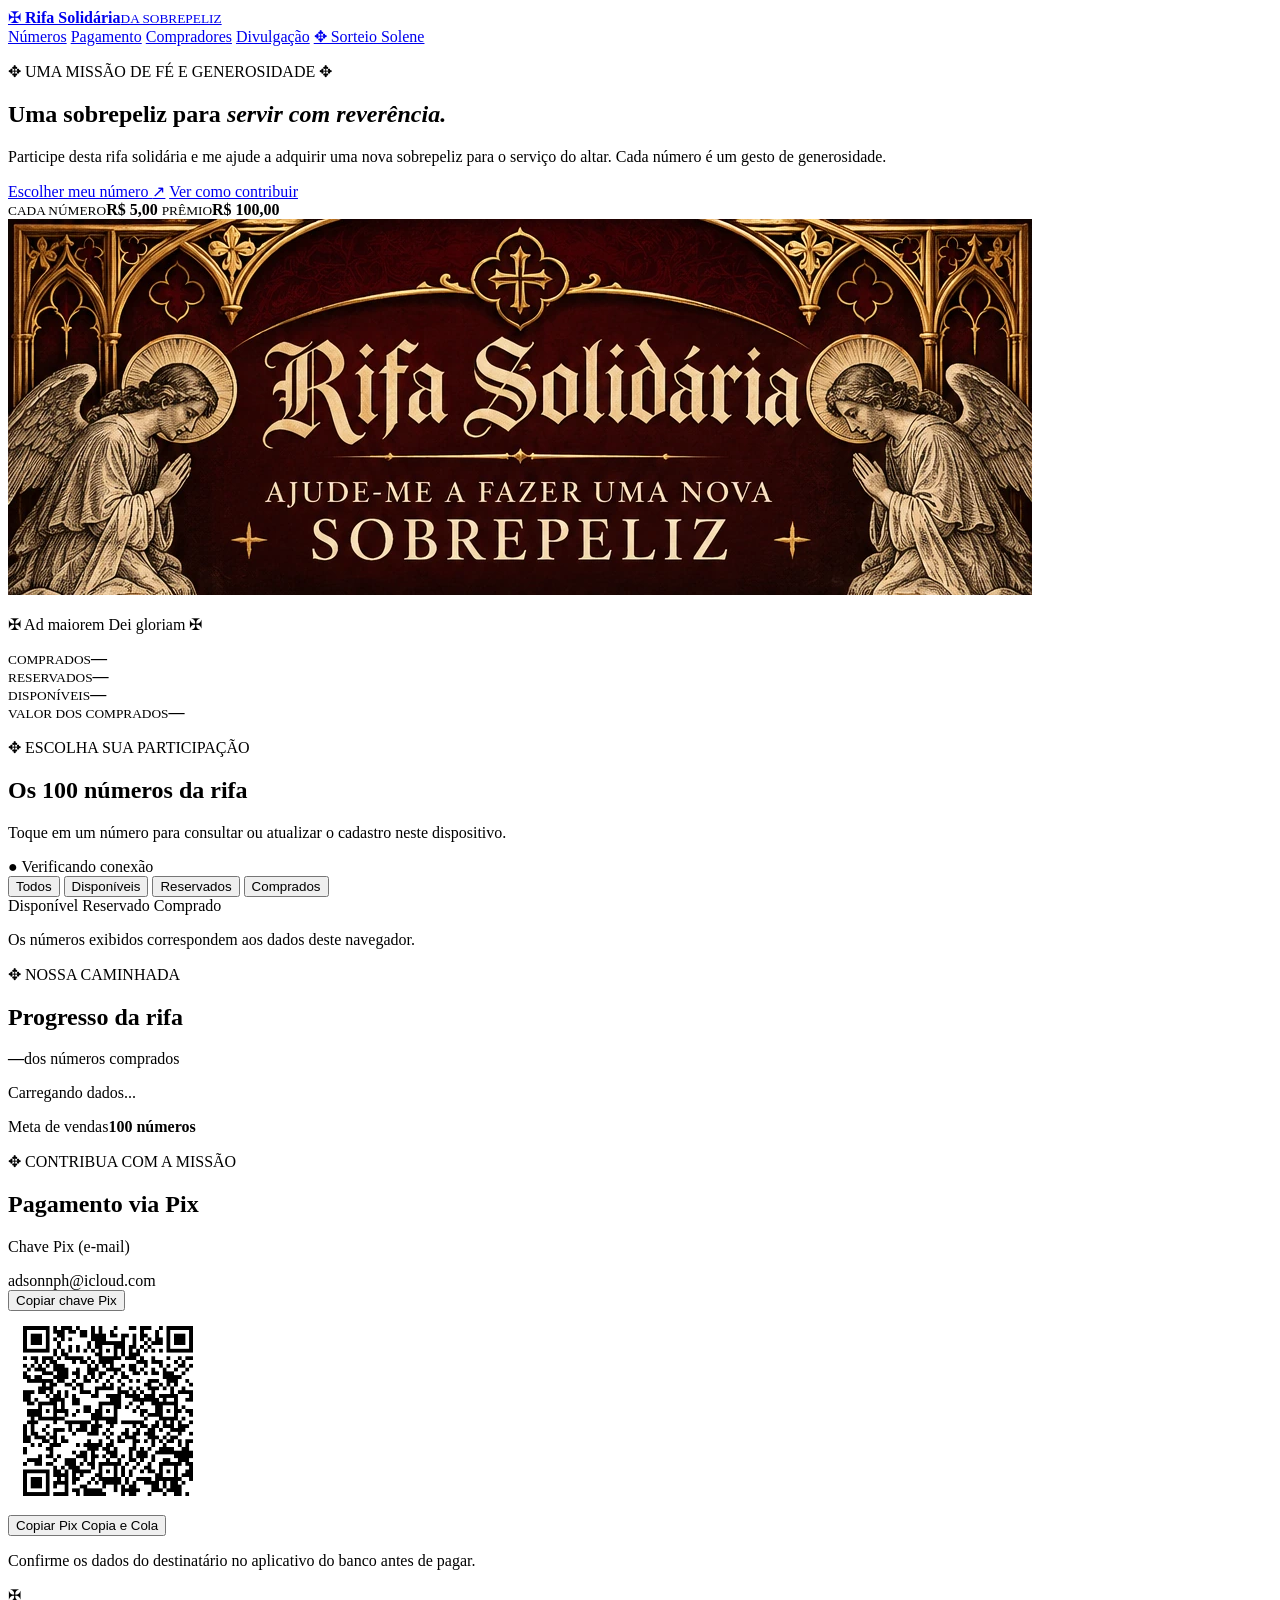
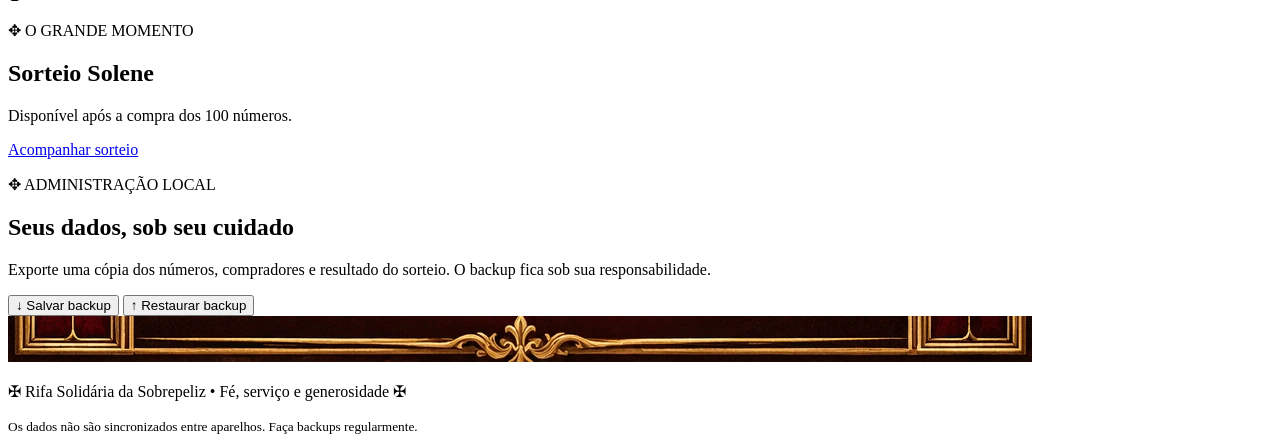
==== commit 0cf599dc: "Atualizar o index.html" ====
--- a/index.html
+++ b/index.html
@@ -2,1370 +2,176 @@
 <!DOCTYPE html>
 <html lang="pt-BR">
 <head>
-<meta charset="UTF-8">
-<meta name="viewport" content="width=device-width, initial-scale=1, viewport-fit=cover">
-<meta name="theme-color" content="#31060e">
-<meta name="apple-mobile-web-app-capable" content="yes">
-<link rel="manifest" href="./manifest.webmanifest">
-<title>Rifa Solidária | Sobrepeliz</title>
-<style>
-@import url('https://fonts.googleapis.com/css2?family=Cinzel:wght@400;600;700&family=Cormorant+Garamond:wght@400;500;600;700&display=swap');
+  <meta charset="UTF-8">
+  <meta name="viewport" content="width=device-width,initial-scale=1,viewport-fit=cover">
+  <meta name="theme-color" content="#280710">
+  <meta name="description" content="Rifa Solidária da Sobrepeliz: participe, acompanhe os números e contribua com esta missão.">
+  <link rel="manifest" href="./manifest.webmanifest">
+  <link rel="stylesheet" href="./rifa.css">
+  <title>Rifa Solidária da Sobrepeliz</title>
+  <script src="./rifa.js" defer></script>
+</head>
+<body>
+  <div class="pagina">
+    <header class="topo">
+      <a class="marca" href="./index.html" aria-label="Rifa Solidária, página inicial">
+        <span class="marca-cruz">✠</span>
+        <span><strong>Rifa Solidária</strong><small>DA SOBREPELIZ</small></span>
+      </a>
+      <nav class="navegacao" aria-label="Menu principal">
+        <a href="#numeros">Números</a>
+        <a href="#pagamento">Pagamento</a>
+        <a href="./compradores.html">Compradores</a>
+        <a href="./divulgacao.html">Divulgação</a>
+        <a class="nav-destaque" href="./sorteio.html">✥ Sorteio Solene</a>
+      </nav>
+    </header>
 
-:root{--ouro:#d7a64d;--claro:#f5d99b;--papel:#f2dbb0;--vinho:#4c0a17}
-*{box-sizing:border-box}
-body{margin:0;min-height:100vh;color:var(--claro);font-family:'Cormorant Garamond',Georgia,serif;background:radial-gradient(ellipse at top,#711322,transparent 58%),#1c0409}
-button,input,select{font:inherit}
-button{cursor:pointer}
-button:focus-visible,a:focus-visible,input:focus-visible,select:focus-visible{outline:3px solid #fff;outline-offset:2px}
-.poster{width:min(100%,900px);margin:14px auto 30px;border:4px double #b98b43;background:radial-gradient(circle at 50% 40%,#680d1c55,transparent 70%),#2a050b;box-shadow:0 20px 65px #000a}
-.cabecalho,.rodape{display:block;width:100%;height:auto}
-.conteudo{padding:0 clamp(9px,3.8vw,38px) 22px}
-.filete{text-align:center;color:#e7bf74;font-size:21px;letter-spacing:3px;margin:6px 0 12px}
-.tabuleiro{padding:5px;background:linear-gradient(135deg,#d7a55b,#f4d39a 28%,#ab7837 65%,#f2d6a4);border:5px ridge #bd904e;box-shadow:0 12px 24px #10020588}
-.grade{display:grid;grid-template-columns:repeat(10,minmax(0,1fr));gap:2px}
-.numero{position:relative;display:flex;align-items:center;justify-content:center;aspect-ratio:1.19/1;min-width:0;padding:0;border:1px solid #b9894b;border-radius:2px;color:#2c150d;font-family:Georgia,serif;font-size:clamp(12px,2.7vw,24px);font-weight:600;background:linear-gradient(125deg,#fff0d0,#f2d9aa 65%,#d9b77c)}
-.numero:active{transform:scale(.96)}
-.numero.comprado{background:#50070f url('./cruz-comprado.webp') center/100% 100% no-repeat;border-color:#c39553;color:var(--claro)}
-.numero .miudo{position:absolute;right:2px;bottom:1px;font-size:clamp(7px,1.3vw,11px);color:#fff1c5}
-.numero.reservado{background:linear-gradient(135deg,#f2c875,#c78c36);border-color:#9d6324}
-.numero.reservado::after{content:'◆';position:absolute;top:1px;right:2px;font-size:10px;color:#71321b}
-.legenda{display:flex;justify-content:center;flex-wrap:wrap;gap:8px 18px;margin:16px 0 8px;font-size:17px}
-.legenda span{display:flex;align-items:center;gap:6px}
-.amostra{display:inline-block;width:13px;height:13px;border:1px solid #d6b270}
-.livre{background:#f4e1bf}
-.reserva{background:#dba955}
-.pago{background:#530c19}
-.instrucao{text-align:center;font-size:17px;color:#e7c998}
-.botao{display:inline-block;border:1px solid #e7b96e;background:linear-gradient(145deg,#701629,#3b0710);color:#f9e2b2;padding:11px 16px;border-radius:5px;font:600 13px 'Cinzel',Georgia,serif;text-decoration:none;margin:4px}
-.botao:hover{filter:brightness(1.15)}
-.atalho{text-align:center;margin:16px auto 20px}
-.estatisticas{display:grid;grid-template-columns:repeat(4,1fr);gap:7px;margin:15px 0}
-.estatistica{border:1px solid #a77a3f;text-align:center;background:#210409b0;padding:9px 3px}
-.estatistica strong{display:block;font:600 clamp(15px,3vw,26px) 'Cinzel',Georgia,serif}
-.estatistica small{font-size:clamp(10px,1.9vw,13px)}
-.barra{height:8px;background:#160205;border:1px solid #b58b4c;border-radius:12px;overflow:hidden}
-.preenchimento{height:100%;width:18%;background:linear-gradient(90deg,#9b5f22,#ffe0a0)}
-.progresso-texto{text-align:center;margin:7px 0 20px}
-.dados{display:grid;grid-template-columns:1fr 1fr;gap:13px;margin:20px 0}
-.dado{text-align:center;padding:17px 5px;border:2px solid #bd8a42;background:linear-gradient(135deg,#4d0712,#29040b);box-shadow:inset 0 0 0 3px #c49a58}
-.dado .icone{display:block;font-size:25px;color:#efc980}
-.dado .rotulo{font:500 clamp(11px,2vw,16px) 'Cinzel',Georgia,serif}
-.dado strong{display:block;margin-top:7px;font:600 clamp(20px,4.1vw,34px) Georgia,serif}
-.pix{background:linear-gradient(135deg,#fff0cf,#e6c38b,#f4dbac);color:#43120e;text-align:center;border:5px double #a97c3d;padding:18px 12px 21px}
-.pix h2{font:600 clamp(15px,2.6vw,21px) 'Cinzel',Georgia,serif;margin:0 0 8px}
-.chave{font-size:clamp(19px,4vw,28px);font-weight:700;overflow-wrap:anywhere}
-.divisor{height:1px;background:#b78b50;margin:18px auto}
-.qr-moldura{display:inline-flex;background:#fff;padding:11px;border:4px double #b27d35;margin:8px auto}
-.qr-moldura img{display:block;width:min(240px,63vw);height:auto}
-.ajuda{font-size:17px}
-.sorteio{text-align:center;margin:25px auto}
-.sorteio h2{font:500 22px 'Cinzel',Georgia,serif;margin-bottom:7px}
-.sorteio p{font-size:22px;font-style:italic}
-.sorteio .estado{font-size:17px;font-style:normal;color:#e5c894}
-.sorteio .botao{margin-top:7px}
-.sorteio.finalizado{border:1px solid #cba15b;padding:16px;background:#350b14}
-.ferramentas{display:flex;justify-content:center;flex-wrap:wrap;border-top:1px solid #8b5b2e;padding-top:18px}
-.aviso{text-align:center;color:#dbb77c;font-size:14px}
-dialog{width:min(94vw,460px);max-height:90dvh;overflow:auto;border:3px double #d3a25b;border-radius:8px;background:linear-gradient(#5d101f,#28040b);color:#f4d9a5;padding:22px;box-shadow:0 12px 50px #0009}
-dialog::backdrop{background:#0a0104cc}
-dialog h2{text-align:center;font:600 22px 'Cinzel',Georgia,serif;margin:0 0 10px}
-dialog p{font-size:18px}
-.opcao{display:block;padding:9px 12px;margin:7px 0;border:1px solid #a77c44;background:#320711;cursor:pointer;font-size:19px}
-.opcao:has(input:checked){background:#7c2332;border-color:#f4cf85}
-.campo{display:block;font-size:18px;margin:13px 0 5px}
-.cadastro-campo{display:block;width:100%;padding:11px;border:1px solid #b88c4d;background:#f4dfba;color:#31110c;border-radius:3px;font-size:18px}
-.cadastro-campo:disabled{opacity:.55}
-.ajuda-cadastro{font-size:15px;color:#e5c48b;margin:7px 0}
-.nota-legado{padding:8px 10px;border-left:2px solid var(--ouro);background:#2c0810}
-.acoes{display:flex;gap:8px;margin-top:17px}
-.acoes .botao{flex:1}
-.separador-cadastro{border:0;border-top:1px solid #956b42;margin:16px 0 6px}
-.dica{font-size:15px;color:#e6c68d;margin:6px 0}
-.alerta{font-size:15px;color:#ffe6a8;min-height:1.3em}
-.botao-secundario{background:#3a0b14}
-#mensagem{display:none;position:fixed;left:50%;bottom:22px;transform:translateX(-50%);padding:12px 17px;background:#f7deb0;color:#3b0910;border:2px solid #b58745;z-index:100;max-width:90vw;text-align:center}
+    <main>
+      <section class="hero" aria-labelledby="tituloPrincipal">
+        <div class="hero-texto">
+          <p class="sobretitulo">✥ UMA MISSÃO DE FÉ E GENEROSIDADE ✥</p>
+          <h1 id="tituloPrincipal">Uma sobrepeliz para <em>servir com reverência.</em></h1>
+          <p class="hero-descricao">Participe desta rifa solidária e me ajude a adquirir uma nova sobrepeliz para o serviço do altar. Cada número é um gesto de generosidade.</p>
+          <div class="hero-acoes">
+            <a class="botao botao-ouro" href="#numeros">Escolher meu número <span aria-hidden="true">↗</span></a>
+            <a class="botao botao-contorno" href="#pagamento">Ver como contribuir</a>
+          </div>
+          <div class="hero-valores">
+            <span><small>CADA NÚMERO</small><strong>R$ 5,00</strong></span>
+            <span class="divisao" aria-hidden="true"></span>
+            <span><small>PRÊMIO</small><strong>R$ 100,00</strong></span>
+          </div>
+        </div>
+        <div class="hero-arte">
+          <div class="arte-moldura">
+            <img src="./cabecalho-gotico.webp" alt="Arte gótica da Rifa Solidária da Sobrepeliz">
+          </div>
+          <p>✠ Ad maiorem Dei gloriam ✠</p>
+        </div>
+      </section>
 
-@media(max-width:600px){
-  .poster{margin:0 auto 12px;border-width:2px}
-  .conteudo{padding:0 7px 14px}
-  .tabuleiro{padding:2px;border-width:3px}
-  .grade{gap:1px}
-  .dados{gap:8px}
-  .estatisticas{gap:4px}
-  .legenda{font-size:14px}
-  dialog{padding:16px}
-}
-</style>
-</head>
+      <section class="faixa-estatisticas" aria-label="Resumo da campanha">
+        <div><small>COMPRADOS</small><strong id="comprados">—</strong></div>
+        <div><small>RESERVADOS</small><strong id="reservados">—</strong></div>
+        <div><small>DISPONÍVEIS</small><strong id="disponiveis">—</strong></div>
+        <div><small>VALOR DOS COMPRADOS</small><strong id="arrecadado">—</strong></div>
+      </section>
 
-<body>
-<main class="poster">
+      <div class="conteudo-principal">
+        <section class="painel painel-numeros" id="numeros" aria-labelledby="tituloNumeros">
+          <div class="cabecalho-secao">
+            <div>
+              <p class="sobretitulo">✥ ESCOLHA SUA PARTICIPAÇÃO</p>
+              <h2 id="tituloNumeros">Os 100 números da rifa</h2>
+              <p>Toque em um número para consultar ou atualizar o cadastro neste dispositivo.</p>
+            </div>
+            <span class="selo" id="seloConexao">● Verificando conexão</span>
+          </div>
 
-<header>
-  <img
-    class="cabecalho"
-    src="./cabecalho-gotico.webp"
-    alt="Rifa Solidária — Ajude-me a fazer uma nova sobrepeliz"
-  >
-</header>
+          <div class="filtros" aria-label="Filtrar números">
+            <button class="filtro ativo" data-filtro="todos" type="button" aria-pressed="true">Todos</button>
+            <button class="filtro" data-filtro="disponivel" type="button" aria-pressed="false">Disponíveis</button>
+            <button class="filtro" data-filtro="reservado" type="button" aria-pressed="false">Reservados</button>
+            <button class="filtro" data-filtro="comprado" type="button" aria-pressed="false">Comprados</button>
+          </div>
 
-<div class="conteudo">
+          <div class="quadro">
+            <div class="grade" id="grade" aria-label="Grade dos 100 números"></div>
+          </div>
+          <p class="vazio" id="semNumeros" hidden>Nenhum número corresponde a este filtro.</p>
 
-<div class="filete">✥ ───── ✥ ───── ✥</div>
+          <div class="legenda">
+            <span><i class="amostra amostra-disponivel"></i> Disponível</span>
+            <span><i class="amostra amostra-reservado"></i> Reservado</span>
+            <span><i class="amostra amostra-comprado"></i> Comprado</span>
+          </div>
+          <p class="nota" id="textoGrade">Os números exibidos correspondem aos dados deste navegador.</p>
+          <p class="alerta-dados" id="erroDados" role="alert" hidden></p>
+        </section>
 
-<section class="tabuleiro" aria-label="Números da rifa">
-  <div class="grade" id="grade"></div>
-</section>
+        <aside class="lateral" aria-label="Informações da campanha">
+          <section class="painel painel-progresso">
+            <p class="sobretitulo">✥ NOSSA CAMINHADA</p>
+            <h2>Progresso da rifa</h2>
+            <div class="progresso-destaque"><strong id="percentual">—</strong><span>dos números comprados</span></div>
+            <div class="barra" id="barra" role="progressbar" aria-label="Progresso das vendas" aria-valuemin="0" aria-valuemax="100" aria-valuenow="0">
+              <div id="preenchimento"></div>
+            </div>
+            <p id="progressoTexto">Carregando dados...</p>
+            <div class="meta"><span>Meta de vendas</span><strong>100 números</strong></div>
+          </section>
 
-<div class="legenda">
-  <span><i class="amostra livre"></i> Disponível</span>
-  <span><i class="amostra reserva"></i> Reservado</span>
-  <span><i class="amostra pago"></i> ✝ Comprado</span>
-</div>
+          <section class="painel painel-pix" id="pagamento">
+            <p class="sobretitulo">✥ CONTRIBUA COM A MISSÃO</p>
+            <h2>Pagamento via Pix</h2>
+            <p>Chave Pix (e-mail)</p>
+            <div class="chave-pix" id="chavePix">adsonnph@icloud.com</div>
+            <button class="botao botao-vinho largura-total" id="copiarChave" type="button">Copiar chave Pix</button>
+            <div class="qr-area"><img src="./qr-pix.png" alt="QR Code Pix da rifa" width="200" height="200"></div>
+            <button class="botao botao-contorno-escuro largura-total" id="copiarCodigo" type="button">Copiar Pix Copia e Cola</button>
+            <p class="nota nota-escura">Confirme os dados do destinatário no aplicativo do banco antes de pagar.</p>
+          </section>
 
-<p class="instrucao">
-  Toque em um número para editar a situação e o comprador.
-</p>
+          <section class="painel painel-sorteio" id="areaSorteio">
+            <span class="icone-trofeu" aria-hidden="true">✠</span>
+            <p class="sobretitulo">✥ O GRANDE MOMENTO</p>
+            <h2>Sorteio Solene</h2>
+            <p id="estadoSorteio">Disponível após a compra dos 100 números.</p>
+            <a class="botao botao-ouro largura-total" id="atalhoSorteio" href="./sorteio.html">Acompanhar sorteio</a>
+          </section>
+        </aside>
+      </div>
 
-<div class="atalho">
-  <a class="botao" href="./compradores.html">
-    ✥ Livro dos Compradores ✥
-  </a>
+      <section class="painel painel-ferramentas" aria-labelledby="tituloFerramentas">
+        <div>
+          <p class="sobretitulo">✥ ADMINISTRAÇÃO LOCAL</p>
+          <h2 id="tituloFerramentas">Seus dados, sob seu cuidado</h2>
+          <p>Exporte uma cópia dos números, compradores e resultado do sorteio. O backup fica sob sua responsabilidade.</p>
+        </div>
+        <div class="ferramentas-acoes">
+          <button class="botao botao-ouro" id="baixarBackup" type="button">↓ Salvar backup</button>
+          <button class="botao botao-contorno" id="restaurarBackup" type="button">↑ Restaurar backup</button>
+          <input id="arquivoBackup" type="file" accept=".json,application/json" hidden>
+        </div>
+      </section>
+    </main>
 
-  <a class="botao botao-divulgar" href="./divulgacao.html">
-    ✥ Criar imagem para divulgar ✥
-  </a>
-</div>
-
-<section class="estatisticas" aria-label="Resumo da rifa">
-  <div class="estatistica">
-    <strong id="comprados">18</strong>
-    <small>Comprados</small>
+    <footer class="rodape">
+      <img src="./rodape-gotico.webp" alt="" aria-hidden="true">
+      <p>✠ Rifa Solidária da Sobrepeliz • Fé, serviço e generosidade ✠</p>
+      <small>Os dados não são sincronizados entre aparelhos. Faça backups regularmente.</small>
+    </footer>
   </div>
 
-  <div class="estatistica">
-    <strong id="reservados">0</strong>
-    <small>Reservados</small>
-  </div>
-
-  <div class="estatistica">
-    <strong id="disponiveis">82</strong>
-    <small>Disponíveis</small>
-  </div>
-
-  <div class="estatistica">
-    <strong id="arrecadado">R$ 90</strong>
-    <small>Arrecadado</small>
-  </div>
-</section>
-
-<div
-  class="barra"
-  id="barra"
-  role="progressbar"
-  aria-label="Progresso de vendas"
-  aria-valuemin="0"
-  aria-valuemax="100"
-  aria-valuenow="18"
->
-  <div
-    class="preenchimento"
-    id="preenchimento"
-  ></div>
-</div>
-
-<p class="progresso-texto" id="progressoTexto">
-  18 de 100 números comprados
-</p>
-
-<section class="dados">
-  <div class="dado">
-    <span class="icone">✦</span>
-    <span class="rotulo">PRÊMIO</span>
-    <strong>R$ 100,00</strong>
-  </div>
-
-  <div class="dado">
-    <span class="icone">❖</span>
-    <span class="rotulo">CADA NÚMERO</span>
-    <strong>R$ 5,00</strong>
-  </div>
-</section>
-
-<section class="pix">
-  <h2>✥ CHAVE PIX (E-MAIL) ✥</h2>
-
-  <p class="chave" id="chavePix">
-    adsonnph@icloud.com
-  </p>
-
-  <button
-    class="botao"
-    type="button"
-    id="copiarChave"
-  >
-    Copiar chave Pix
-  </button>
-
-  <div class="divisor"></div>
-
-  <h2>✥ PAGAMENTO POR QR CODE ✥</h2>
-
-  <div class="qr-moldura">
-    <img
-      src="./qr-pix.png"
-      alt="QR Code Pix da rifa"
-      width="240"
-      height="240"
-    >
-  </div>
-
-  <p class="ajuda">
-    Escaneie com o banco ou use o Pix Copia e Cola.
-  </p>
-
-  <button
-    class="botao"
-    type="button"
-    id="copiarCodigo"
-  >
-    Copiar Pix Copia e Cola
-  </button>
-</section>
-
-<section class="sorteio" id="areaSorteio">
-  <h2>✠ SORTEIO SOLENE ✠</h2>
-
-  <p
-    class="estado"
-    id="estadoSorteio"
-    aria-live="polite"
-  >
-    O sorteio será liberado após a venda dos 100 números.
-  </p>
-
-  <a
-    class="botao"
-    href="./sorteio.html"
-    id="atalhoSorteio"
-  >
-    Acompanhar Sorteio Solene
-  </a>
-</section>
-
-<section class="ferramentas">
-  <button
-    class="botao"
-    type="button"
-    id="baixarBackup"
-  >
-    Salvar cópia de segurança
-  </button>
-
-  <button
-    class="botao"
-    type="button"
-    id="restaurarBackup"
-  >
-    Restaurar cópia
-  </button>
-
-  <input
-    id="arquivoBackup"
-    type="file"
-    accept=".json,application/json"
-    hidden
-  >
-</section>
-
-<p class="aviso">
-  Os dados ficam somente neste navegador.
-  Guarde seus backups em local seguro.
-</p>
-
-</div>
-
-<img
-  class="rodape"
-  src="./rodape-gotico.webp"
-  alt=""
-  aria-hidden="true"
->
-
-</main>
-
-<dialog id="janela" aria-labelledby="tituloJanela">
-<h2 id="tituloJanela">Número 001</h2>
-
-<form id="formulario">
-  <p>Escolha a situação:</p>
-
-  <label class="opcao">
-    <input
-      type="radio"
-      name="situacao"
-      value="disponivel"
-    >
-    Disponível
-  </label>
-
-  <label class="opcao">
-    <input
-      type="radio"
-      name="situacao"
-      value="reservado"
-    >
-    Reservado
-  </label>
-
-  <label class="opcao">
-    <input
-      type="radio"
-      name="situacao"
-      value="comprado"
-    >
-    ✝ Comprado
-  </label>
-
-  <hr class="separador-cadastro">
-
-  <label class="campo" for="compradorExistente">
-    Usar comprador já cadastrado:
-  </label>
-
-  <select
-    class="cadastro-campo"
-    id="compradorExistente"
-  >
-    <option value="">
-      — Escolher comprador —
-    </option>
-  </select>
-
-  <p class="dica">
-    Ao selecionar alguém, nome e WhatsApp são
-    preenchidos automaticamente.
-  </p>
-
-  <label class="campo" for="nome">
-    Nome da pessoa:
-  </label>
-
-  <input
-    class="cadastro-campo"
-    id="nome"
-    type="text"
-    maxlength="100"
-    list="nomesSugeridos"
-    autocomplete="off"
-    placeholder="Ex.: Maria da Silva"
-  >
-
-  <datalist id="nomesSugeridos"></datalist>
-
-  <label class="campo" for="telefone">
-    WhatsApp / número de contato:
-  </label>
-
-  <input
-    class="cadastro-campo"
-    id="telefone"
-    type="tel"
-    inputmode="tel"
-    maxlength="20"
-    autocomplete="off"
-    placeholder="Ex.: (84) 99999-9999"
-  >
-
-  <p
-    class="alerta"
-    id="alertaCadastro"
-    aria-live="polite"
-  ></p>
-
-  <p
-    class="nota-legado"
-    id="notaLegado"
-    hidden
-  ></p>
-
-  <div class="acoes">
-    <button
-      class="botao botao-secundario"
-      type="button"
-      id="cancelar"
-    >
-      Cancelar
-    </button>
-
-    <button
-      class="botao"
-      type="submit"
-    >
-      Salvar
-    </button>
-  </div>
-</form>
-</dialog>
-
-<div
-  id="mensagem"
-  role="status"
-  aria-live="polite"
-></div>
-
-<script>
-(() => {
-  'use strict';
-
-  // Mantém os dados da versão anterior.
-  const CHAVE = 'rifa-sobrepeliz-v1';
-
-  // Resultado separado dos compradores.
-  const CHAVE_SORTEIO =
-    'rifa-sobrepeliz-sorteio-v1';
-
-  const INICIAIS = [
-    1,6,8,12,13,14,15,16,22,25,
-    26,28,30,45,48,52,77,85
-  ];
-
-  const PIX_COPIA_COLA =
-    '00020126410014BR.GOV.BCB.PIX0119adsonnph@icloud.com5204000053039865802BR5925Adson Phelipe Soares da S6009SAO PAULO62140510K0ebY5ANla6304C25B';
-
-  const $ = id => document.getElementById(id);
-
-  const grade = $('grade');
-  const janela = $('janela');
-  const form = $('formulario');
-
-  let selecionado = null;
-  let timer;
-  let numeros;
-  let leituraBloqueada = false;
-
-  const digitos = valor =>
-    String(valor || '').replace(/\D/g, '');
-
-  const normalizar = valor =>
-    String(valor || '')
-      .normalize('NFD')
-      .replace(/[\u0300-\u036f]/g, '')
-      .toLocaleLowerCase('pt-BR')
-      .replace(/\s+/g, ' ')
-      .trim();
-
-  const formatar = n =>
-    String(n).padStart(3, '0');
-
-  const dinheiro = n =>
-    n.toLocaleString('pt-BR', {
-      style:'currency',
-      currency:'BRL'
-    });
-
-  function validarSorteio(d) {
-    if (
-      !d ||
-      d.tipo !== 'rifa-sobrepeliz-sorteio' ||
-      !Number.isInteger(d.numero) ||
-      d.numero < 1 ||
-      d.numero > 100 ||
-      typeof d.realizadoEm !== 'string' ||
-      !Number.isFinite(Date.parse(d.realizadoEm)) ||
-      typeof d.nome !== 'string'
-    ) {
-      throw Error(
-        'Registro do sorteio inválido. ' +
-        'Não substitua seus dados; restaure ' +
-        'um backup confiável.'
-      );
-    }
-
-    return d;
-  }
-
-  function lerSorteio() {
-    const bruto =
-      localStorage.getItem(CHAVE_SORTEIO);
-
-    return bruto === null
-      ? null
-      : validarSorteio(JSON.parse(bruto));
-  }
-
-  function temSorteio() {
-    try {
-      return localStorage.getItem(
-        CHAVE_SORTEIO
-      ) !== null;
-    } catch(e) {
-      // Falha no armazenamento: bloqueia alterações.
-      return true;
-    }
-  }
-
-  function inicial() {
-    return Array.from(
-      {length:100},
-      (_,i) => ({
-        situacao:INICIAIS.includes(i+1)
-          ? 'comprado'
-          : 'disponivel',
-        nome:'',
-        telefone:'',
-        observacao:''
-      })
-    );
-  }
-
-  function validar(dados) {
-    if (
-      !Array.isArray(dados) ||
-      dados.length !== 100
-    ) {
-      throw Error(
-        'O arquivo deve conter 100 números.'
-      );
-    }
-
-    const estados = [
-      'disponivel',
-      'reservado',
-      'comprado'
-    ];
-
-    if (
-      !dados.every(
-        d => d && estados.includes(d.situacao)
-      )
-    ) {
-      throw Error('Há números inválidos.');
-    }
-
-    // Preserva os campos anteriores.
-    return dados.map(d => ({
-      ...d,
-      nome:typeof d.nome === 'string'
-        ? d.nome.slice(0,100)
-        : '',
-      telefone:typeof d.telefone === 'string'
-        ? d.telefone.slice(0,20)
-        : '',
-      observacao:typeof d.observacao === 'string'
-        ? d.observacao.slice(0,100)
-        : ''
-    }));
-  }
-
-  function carregar() {
-    try {
-      const salvo =
-        localStorage.getItem(CHAVE);
-
-      const dados = salvo
-        ? validar(JSON.parse(salvo))
-        : inicial();
-
-      leituraBloqueada = false;
-      return dados;
-
-    } catch(e) {
-      leituraBloqueada = true;
-
-      alert(
-        'Não foi possível ler os dados salvos. ' +
-        'Restaure seu backup antes de fazer alterações.'
-      );
-
-      return inicial();
-    }
-  }
-
-  numeros = carregar();
-
-  function salvar() {
-    if (leituraBloqueada) {
-      alert(
-        'Dados anteriores não puderam ser lidos. ' +
-        'Restaure um backup antes de salvar.'
-      );
-      return false;
-    }
-
-    try {
-      localStorage.setItem(
-        CHAVE,
-        JSON.stringify(numeros)
-      );
-      return true;
-
-    } catch(e) {
-      alert(
-        'Falha ao salvar neste navegador.'
-      );
-      return false;
-    }
-  }
-
-  function aviso(texto) {
-    clearTimeout(timer);
-
-    $('mensagem').textContent = texto;
-    $('mensagem').style.display = 'block';
-
-    timer = setTimeout(() => {
-      $('mensagem').style.display = 'none';
-    },3000);
-  }
-
-  function contatos(excluirNumero=null) {
-    const mapa = new Map();
-
-    numeros.forEach((item,i) => {
-      if (i+1 === excluirNumero) return;
-      if (item.situacao === 'disponivel') return;
-
-      const nome =
-        String(item.nome || '').trim();
-
-      const telefone =
-        String(item.telefone || '').trim();
-
-      if (!nome && !telefone) return;
-
-      const chave = digitos(telefone)
-        ? 'tel:' + digitos(telefone)
-        : 'nome:' + normalizar(nome);
-
-      if (!mapa.has(chave)) {
-        mapa.set(chave,{nome,telefone});
-      } else {
-        const registro = mapa.get(chave);
-
-        if (!registro.nome && nome) {
-          registro.nome = nome;
-        }
-
-        if (!registro.telefone && telefone) {
-          registro.telefone = telefone;
-        }
-      }
-    });
-
-    return [...mapa.values()].sort(
-      (a,b) => a.nome.localeCompare(
-        b.nome,'pt-BR'
-      )
-    );
-  }
-
-  function atualizarContatos() {
-    const lista = contatos(selecionado);
-    const select = $('compradorExistente');
-
-    select.replaceChildren(
-      new Option('— Escolher comprador —','')
-    );
-
-    lista.forEach((p,i) => {
-      select.add(
-        new Option(
-          (p.nome || 'Nome não informado') +
-          (p.telefone ? ' — '+p.telefone : ''),
-          String(i)
-        )
-      );
-    });
-
-    const datalist = $('nomesSugeridos');
-    datalist.replaceChildren();
-
-    [...new Set(
-      lista.map(p => p.nome).filter(Boolean)
-    )].forEach(nome => {
-      const opcao =
-        document.createElement('option');
-
-      opcao.value = nome;
-      datalist.append(opcao);
-    });
-
-    return lista;
-  }
-
-  let listaContatos = [];
-
-  function atualizar() {
-    const frag =
-      document.createDocumentFragment();
-
-    numeros.forEach((item,i) => {
-      const n = i+1;
-
-      const b =
-        document.createElement('button');
-
-      b.type = 'button';
-
-      b.className =
-        'numero ' +
-        (item.situacao === 'disponivel'
-          ? ''
-          : item.situacao);
-
-      b.setAttribute(
-        'aria-label',
-        `Número ${formatar(n)}: ${item.situacao}`
-      );
-
-      if (item.situacao === 'comprado') {
-        const pequeno =
-          document.createElement('span');
-
-        pequeno.className = 'miudo';
-        pequeno.textContent = n;
-        b.append(pequeno);
-      } else {
-        b.textContent = n;
-      }
-
-      b.addEventListener(
-        'click',
-        () => abrir(n)
-      );
-
-      frag.append(b);
-    });
-
-    grade.replaceChildren(frag);
-
-    const vendidos = numeros.filter(
-      n => n.situacao === 'comprado'
-    ).length;
-
-    const reservados = numeros.filter(
-      n => n.situacao === 'reservado'
-    ).length;
-
-    $('comprados').textContent = vendidos;
-    $('reservados').textContent = reservados;
-
-    $('disponiveis').textContent =
-      100 - vendidos - reservados;
-
-    $('arrecadado').textContent =
-      dinheiro(vendidos*5);
-
-    $('preenchimento').style.width =
-      vendidos + '%';
-
-    $('barra').setAttribute(
-      'aria-valuenow',vendidos
-    );
-
-    $('progressoTexto').textContent =
-      `${vendidos} de 100 números comprados`;
-
-    const sorteado = temSorteio();
-
-    $('areaSorteio').classList.toggle(
-      'finalizado',
-      sorteado
-    );
-
-    $('estadoSorteio').textContent = sorteado
-      ? '✠ Sorteio realizado. O resultado está ' +
-        'registrado e os cadastros foram bloqueados.'
-      : vendidos === 100
-        ? '✠ Todos os números foram comprados. ' +
-          'O Sorteio Solene está liberado!'
-        : `🔒 Sorteio bloqueado: faltam ` +
-          `${100-vendidos} números comprados.`;
-
-    $('atalhoSorteio').textContent = sorteado
-      ? 'Ver resultado do sorteio'
-      : vendidos === 100
-        ? 'Iniciar Sorteio Solene'
-        : 'Acompanhar Sorteio Solene';
-  }
-
-  function atualizarCampos() {
-    const livre =
-      form.elements.situacao.value ===
-      'disponivel';
-
-    [
-      'nome',
-      'telefone',
-      'compradorExistente'
-    ].forEach(id => {
-      $(id).disabled = livre;
-    });
-
-    $('alertaCadastro').textContent = livre
-      ? 'Ao salvar como disponível, o ' +
-        'cadastro deste número será apagado.'
-      : '';
-  }
-
-  function abrir(n) {
-    if (temSorteio()) {
-      alert(
-        'Sorteio já realizado. Os cadastros ' +
-        'estão bloqueados para preservar o resultado.'
-      );
-      return;
-    }
-
-    selecionado = n;
-
-    const item = numeros[n-1];
-
-    $('tituloJanela').textContent =
-      'Número ' + formatar(n);
-
-    form.elements.situacao.value =
-      item.situacao;
-
-    $('nome').value = item.nome || '';
-    $('telefone').value = item.telefone || '';
-
-    listaContatos = atualizarContatos();
-
-    $('compradorExistente').value = '';
-
-    $('notaLegado').hidden =
-      !item.observacao;
-
-    $('notaLegado').textContent =
-      item.observacao
-        ? 'Registro anterior: ' + item.observacao
-        : '';
-
-    atualizarCampos();
-    janela.showModal();
-  }
-
-  $('compradorExistente').addEventListener(
-    'change',
-    () => {
-      const valor =
-        $('compradorExistente').value;
-
-      if (valor === '') return;
-
-      const p =
-        listaContatos[Number(valor)];
-
-      if (!p) return;
-
-      $('nome').value = p.nome;
-      $('telefone').value = p.telefone;
-
-      $('alertaCadastro').textContent =
-        'Comprador selecionado. Confira ' +
-        'os dados antes de salvar.';
-    }
-  );
-
-  function completarNome() {
-    const nome =
-      normalizar($('nome').value);
-
-    if (
-      !nome ||
-      digitos($('telefone').value)
-    ) return;
-
-    const candidatos = listaContatos.filter(
-      p =>
-        normalizar(p.nome) === nome &&
-        digitos(p.telefone)
-    );
-
-    const telefones = [
-      ...new Set(
-        candidatos.map(
-          p => digitos(p.telefone)
-        )
-      )
-    ];
-
-    if (telefones.length === 1) {
-      $('telefone').value =
-        candidatos[0].telefone;
-
-      $('alertaCadastro').textContent =
-        'WhatsApp preenchido a partir ' +
-        'de um cadastro existente.';
-
-    } else if (telefones.length > 1) {
-      $('alertaCadastro').textContent =
-        'Há mais de um WhatsApp para esse nome. ' +
-        'Escolha o comprador na lista.';
-    }
-  }
-
-  function completarTelefone() {
-    const tel =
-      digitos($('telefone').value);
-
-    if (
-      !tel ||
-      $('nome').value.trim()
-    ) return;
-
-    const candidato = listaContatos.find(
-      p =>
-        digitos(p.telefone) === tel &&
-        p.nome
-    );
-
-    if (candidato) {
-      $('nome').value = candidato.nome;
-
-      $('alertaCadastro').textContent =
-        'Nome preenchido a partir ' +
-        'de um cadastro existente.';
-    }
-  }
-
-  $('nome').addEventListener(
-    'change',
-    completarNome
-  );
-
-  $('telefone').addEventListener(
-    'change',
-    completarTelefone
-  );
-
-  form.querySelectorAll(
-    'input[name="situacao"]'
-  ).forEach(input => {
-    input.addEventListener(
-      'change',
-      atualizarCampos
-    );
-  });
-
-  $('cancelar').addEventListener(
-    'click',
-    () => janela.close()
-  );
-
-  form.addEventListener(
-    'submit',
-    evento => {
-      evento.preventDefault();
-
-      if (selecionado === null) return;
-
-      if (temSorteio()) {
-        alert(
-          'O sorteio já foi realizado. ' +
-          'Não é possível alterar os números.'
-        );
-
-        janela.close();
-        atualizar();
-        return;
-      }
-
-      const situacao =
-        form.elements.situacao.value;
-
-      let nome =
-        $('nome').value.trim();
-
-      let telefone =
-        $('telefone').value.trim();
-
-      if (situacao !== 'disponivel') {
-        if (nome && !telefone) {
-          completarNome();
-        }
-
-        if (telefone && !nome) {
-          completarTelefone();
-        }
-
-        nome = $('nome').value.trim();
-        telefone = $('telefone').value.trim();
-
-        const tel = digitos(telefone);
-
-        if (
-          telefone &&
-          (tel.length < 8 || tel.length > 13)
-        ) {
-          alert(
-            'Confira o WhatsApp: use de 8 a 13 dígitos.'
-          );
-          return;
-        }
-
-        if (nome && tel) {
-          const homonimo = listaContatos.some(
-            p =>
-              normalizar(p.nome) ===
-                normalizar(nome) &&
-              digitos(p.telefone) &&
-              digitos(p.telefone) !== tel
-          );
-
-          if (
-            homonimo &&
-            !confirm(
-              'Já existe esse nome com outro ' +
-              'WhatsApp. Deseja salvar este ' +
-              'cadastro mesmo assim?'
-            )
-          ) return;
-
-          const outroNome = listaContatos.some(
-            p =>
-              digitos(p.telefone) === tel &&
-              p.nome &&
-              normalizar(p.nome) !==
-                normalizar(nome)
-          );
-
-          if (
-            outroNome &&
-            !confirm(
-              'Esse WhatsApp já aparece com ' +
-              'outro nome. Deseja continuar?'
-            )
-          ) return;
-        }
-      }
-
-      if (
-        situacao === 'comprado' &&
-        !nome &&
-        !telefone &&
-        !confirm(
-          'Este número ficará sem comprador ' +
-          'identificado. Deseja continuar?'
-        )
-      ) return;
-
-      const anterior =
-        numeros[selecionado-1];
-
-      if (
-        situacao === 'disponivel' &&
-        (
-          anterior.nome ||
-          anterior.telefone ||
-          anterior.observacao
-        ) &&
-        !confirm(
-          'Marcar como disponível e apagar ' +
-          'o nome, contato e observação ' +
-          'deste número?'
-        )
-      ) return;
-
-      numeros[selecionado-1] =
-        situacao === 'disponivel'
-          ? {
-              ...anterior,
-              situacao,
-              nome:'',
-              telefone:'',
-              observacao:''
-            }
-          : {
-              ...anterior,
-              situacao,
-              nome,
-              telefone
-            };
-
-      if (!salvar()) {
-        numeros[selecionado-1] = anterior;
-        return;
-      }
-
-      atualizar();
-      janela.close();
-
-      aviso(
-        'Número ' +
-        formatar(selecionado) +
-        ' atualizado!'
-      );
-    }
-  );
-
-  // Backup com compradores e resultado.
-  $('baixarBackup').addEventListener(
-    'click',
-    () => {
-      if (leituraBloqueada) {
-        alert(
-          'Não é possível exportar: ' +
-          'os dados salvos estão ilegíveis.'
-        );
-        return;
-      }
-
-      let sorteio;
-
-      try {
-        sorteio = lerSorteio();
-      } catch(e) {
-        alert(
-          'Não foi possível ler o resultado ' +
-          'salvo: ' + e.message
-        );
-        return;
-      }
-
-      const conteudo = JSON.stringify(
-        {
-          tipo:'rifa-sobrepeliz',
-          versao:4,
-          criadoEm:new Date().toISOString(),
-          numeros,
-          sorteio
-        },
-        null,
-        2
-      );
-
-      const url = URL.createObjectURL(
-        new Blob(
-          [conteudo],
-          {type:'application/json'}
-        )
-      );
-
-      const link =
-        document.createElement('a');
-
-      link.href = url;
-      link.download =
-        'backup-rifa-sobrepeliz.json';
-
-      document.body.append(link);
-      link.click();
-      link.remove();
-
-      setTimeout(
-        () => URL.revokeObjectURL(url),
-        5000
-      );
-
-      aviso('Backup preparado!');
-    }
-  );
-
-  $('restaurarBackup').addEventListener(
-    'click',
-    () => $('arquivoBackup').click()
-  );
-
-  $('arquivoBackup').addEventListener(
-    'change',
-    async evento => {
-      const arquivo =
-        evento.target.files[0];
-
-      if (!arquivo) return;
-
-      try {
-        const dados = JSON.parse(
-          await arquivo.text()
-        );
-
-        if (dados.tipo !== 'rifa-sobrepeliz') {
-          throw Error(
-            'Arquivo não reconhecido.'
-          );
-        }
-
-        const restaurados =
-          validar(dados.numeros);
-
-        const sorteioBackup =
-          Object.prototype.hasOwnProperty.call(
-            dados,'sorteio'
-          )
-            ? (
-                dados.sorteio === null
-                  ? null
-                  : validarSorteio(dados.sorteio)
-              )
-            : null;
-
-        if (
-          sorteioBackup &&
-          restaurados.some(
-            n => n.situacao !== 'comprado'
-          )
-        ) {
-          throw Error(
-            'O backup tem um resultado, ' +
-            'mas nem todos os 100 números ' +
-            'estão comprados.'
-          );
-        }
-
-        if (
-          temSorteio() &&
-          !sorteioBackup
-        ) {
-          throw Error(
-            'Já existe um sorteio realizado. ' +
-            'Por segurança, não é permitido ' +
-            'restaurar um backup antigo sem ' +
-            'o resultado.'
-          );
-        }
-
-        const pergunta = sorteioBackup
-          ? 'Restaurar números, compradores E ' +
-            'resultado do sorteio deste backup? ' +
-            'Isso substituirá os dados atuais.'
-          : 'Substituir todos os números e ' +
-            'compradores atuais pelos do backup?';
-
-        if (!confirm(pergunta)) return;
-
-        const antigoNumeros =
-          localStorage.getItem(CHAVE);
-
-        const antigoSorteio =
-          localStorage.getItem(CHAVE_SORTEIO);
-
-        try {
-          localStorage.setItem(
-            CHAVE,
-            JSON.stringify(restaurados)
-          );
-
-          if (sorteioBackup) {
-            localStorage.setItem(
-              CHAVE_SORTEIO,
-              JSON.stringify(sorteioBackup)
-            );
-          } else {
-            localStorage.removeItem(
-              CHAVE_SORTEIO
-            );
-          }
-
-        } catch(erro) {
-          try {
-            if (antigoNumeros === null) {
-              localStorage.removeItem(CHAVE);
-            } else {
-              localStorage.setItem(
-                CHAVE,
-                antigoNumeros
-              );
-            }
-
-            if (antigoSorteio === null) {
-              localStorage.removeItem(
-                CHAVE_SORTEIO
-              );
-            } else {
-              localStorage.setItem(
-                CHAVE_SORTEIO,
-                antigoSorteio
-              );
-            }
-          } catch(ignorado) {}
-
-          throw Error(
-            'Não foi possível salvar o ' +
-            'backup neste navegador.'
-          );
-        }
-
-        numeros = restaurados;
-        leituraBloqueada = false;
-
-        atualizar();
-
-        aviso(
-          'Backup restaurado com sucesso!'
-        );
-
-      } catch(e) {
-        alert(
-          'Erro ao restaurar: ' + e.message
-        );
-
-      } finally {
-        evento.target.value = '';
-      }
-    }
-  );
-
-  async function copiar(texto) {
-    try {
-      await navigator.clipboard.writeText(texto);
-      aviso('Copiado!');
-    } catch(e) {
-      window.prompt(
-        'Copie o texto:',
-        texto
-      );
-    }
-  }
-
-  $('copiarChave').addEventListener(
-    'click',
-    () => copiar(
-      $('chavePix').textContent.trim()
-    )
-  );
-
-  $('copiarCodigo').addEventListener(
-    'click',
-    () => copiar(PIX_COPIA_COLA)
-  );
-
-  window.addEventListener(
-    'pageshow',
-    () => {
-      numeros = carregar();
-      atualizar();
-    }
-  );
-
-  atualizar();
-
-  const parametro = Number(
-    new URLSearchParams(
-      location.search
-    ).get('numero')
-  );
-
-  if (
-    Number.isInteger(parametro) &&
-    parametro >= 1 &&
-    parametro <= 100
-  ) {
-    abrir(parametro);
-  }
-})();
-
-if ('serviceWorker' in navigator) {
-  window.addEventListener(
-    'load',
-    () => navigator.serviceWorker
-      .register('./sw.js')
-      .catch(console.warn)
-  );
-}
-</script>
-
+  <dialog id="janela" aria-labelledby="tituloJanela">
+    <form id="formulario">
+      <div class="modal-topo">
+        <p class="sobretitulo">✥ CADASTRO DE PARTICIPAÇÃO</p>
+        <h2 id="tituloJanela">Número 001</h2>
+        <p>Edite a situação e os dados do comprador.</p>
+      </div>
+      <fieldset class="grupo-situacao">
+        <legend>Situação do número</legend>
+        <label><input type="radio" name="situacao" value="disponivel"> Disponível</label>
+        <label><input type="radio" name="situacao" value="reservado"> Reservado</label>
+        <label><input type="radio" name="situacao" value="comprado"> Comprado</label>
+      </fieldset>
+      <label class="campo" for="compradorExistente">Comprador já cadastrado</label>
+      <select id="compradorExistente"><option value="">— Selecionar comprador —</option></select>
+      <label class="campo" for="nome">Nome</label>
+      <input id="nome" type="text" maxlength="100" autocomplete="off" placeholder="Nome do comprador">
+      <label class="campo" for="telefone">WhatsApp / contato</label>
+      <input id="telefone" type="tel" maxlength="20" inputmode="tel" placeholder="(84) 99999-9999">
+      <label class="campo" for="observacao">Observação</label>
+      <textarea id="observacao" rows="2" maxlength="500" placeholder="Informação opcional"></textarea>
+      <p id="alertaCadastro" class="modal-alerta" role="status"></p>
+      <div class="modal-acoes">
+        <button class="botao botao-contorno" type="button" id="cancelar">Cancelar</button>
+        <button class="botao botao-ouro" type="submit">Salvar cadastro</button>
+      </div>
+    </form>
+  </dialog>
+  <div id="mensagem" class="toast" role="status" aria-live="polite"></div>
 </body>
 </html>
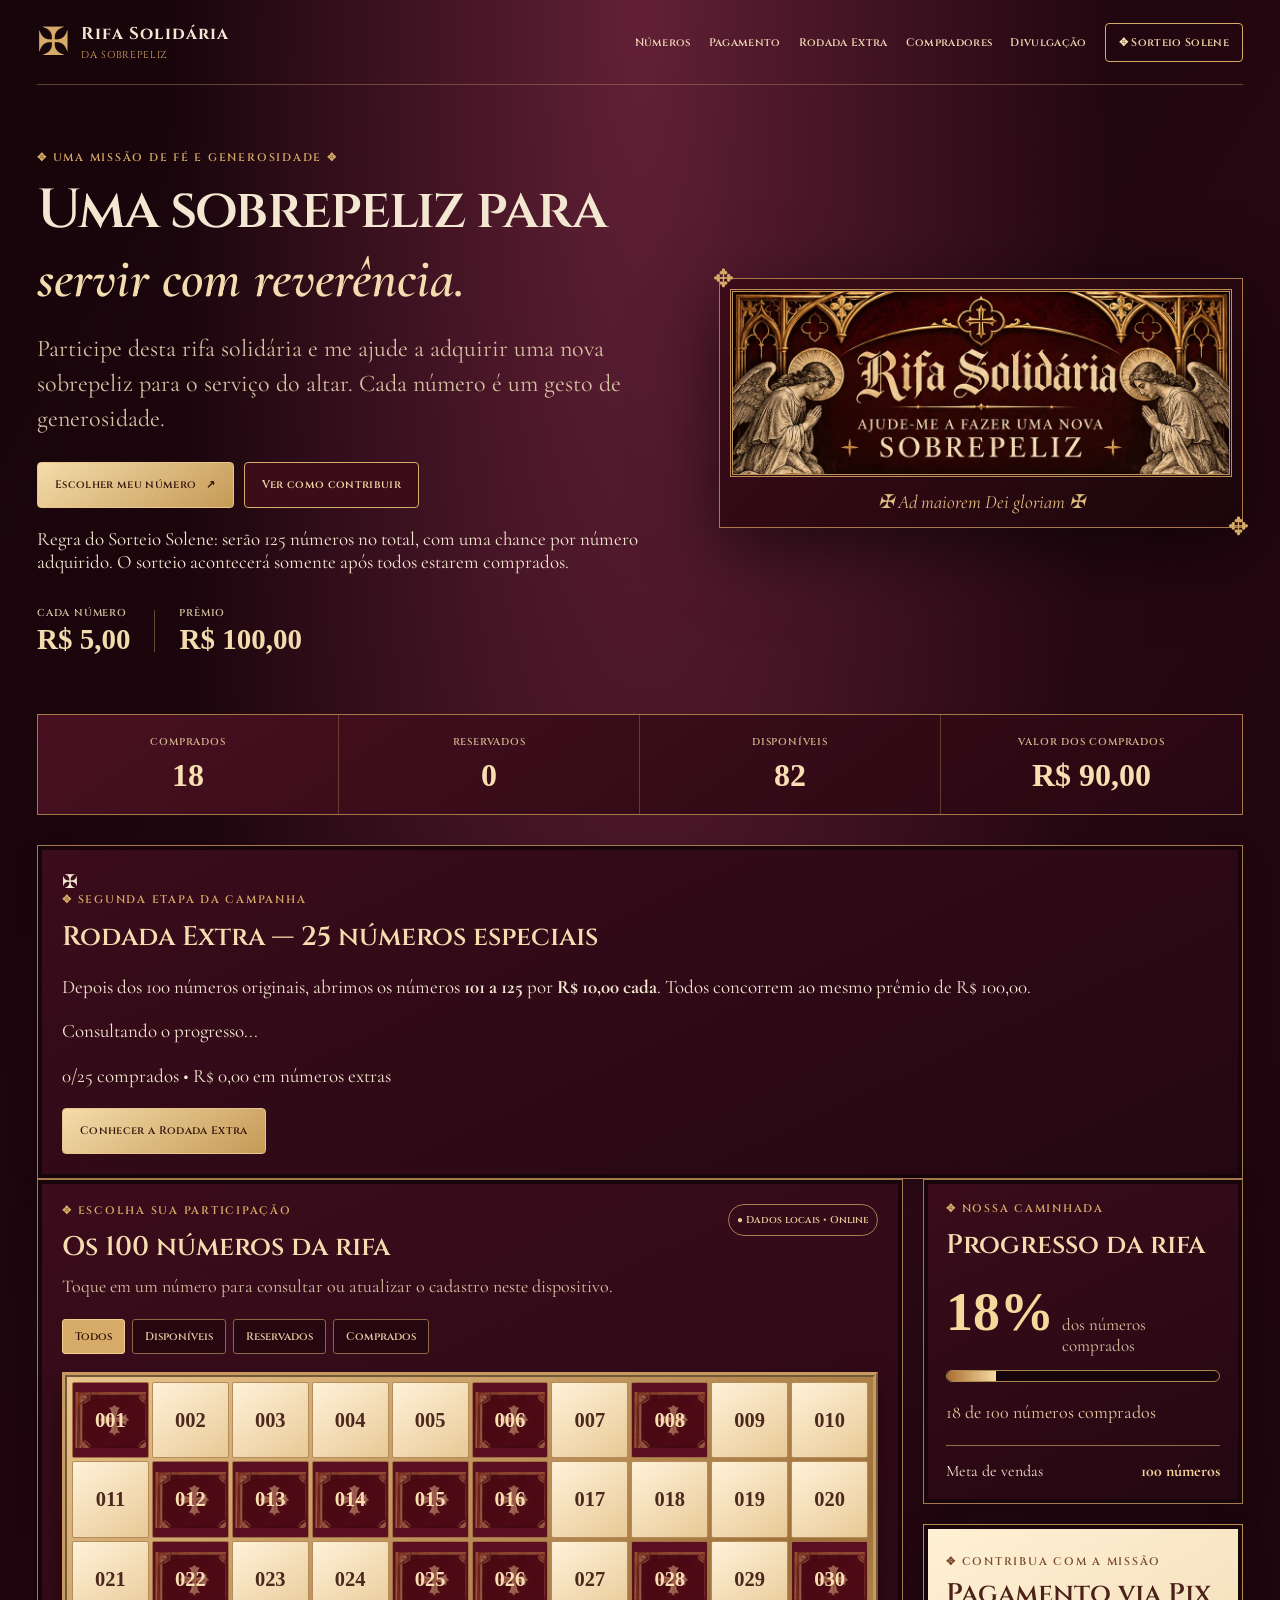
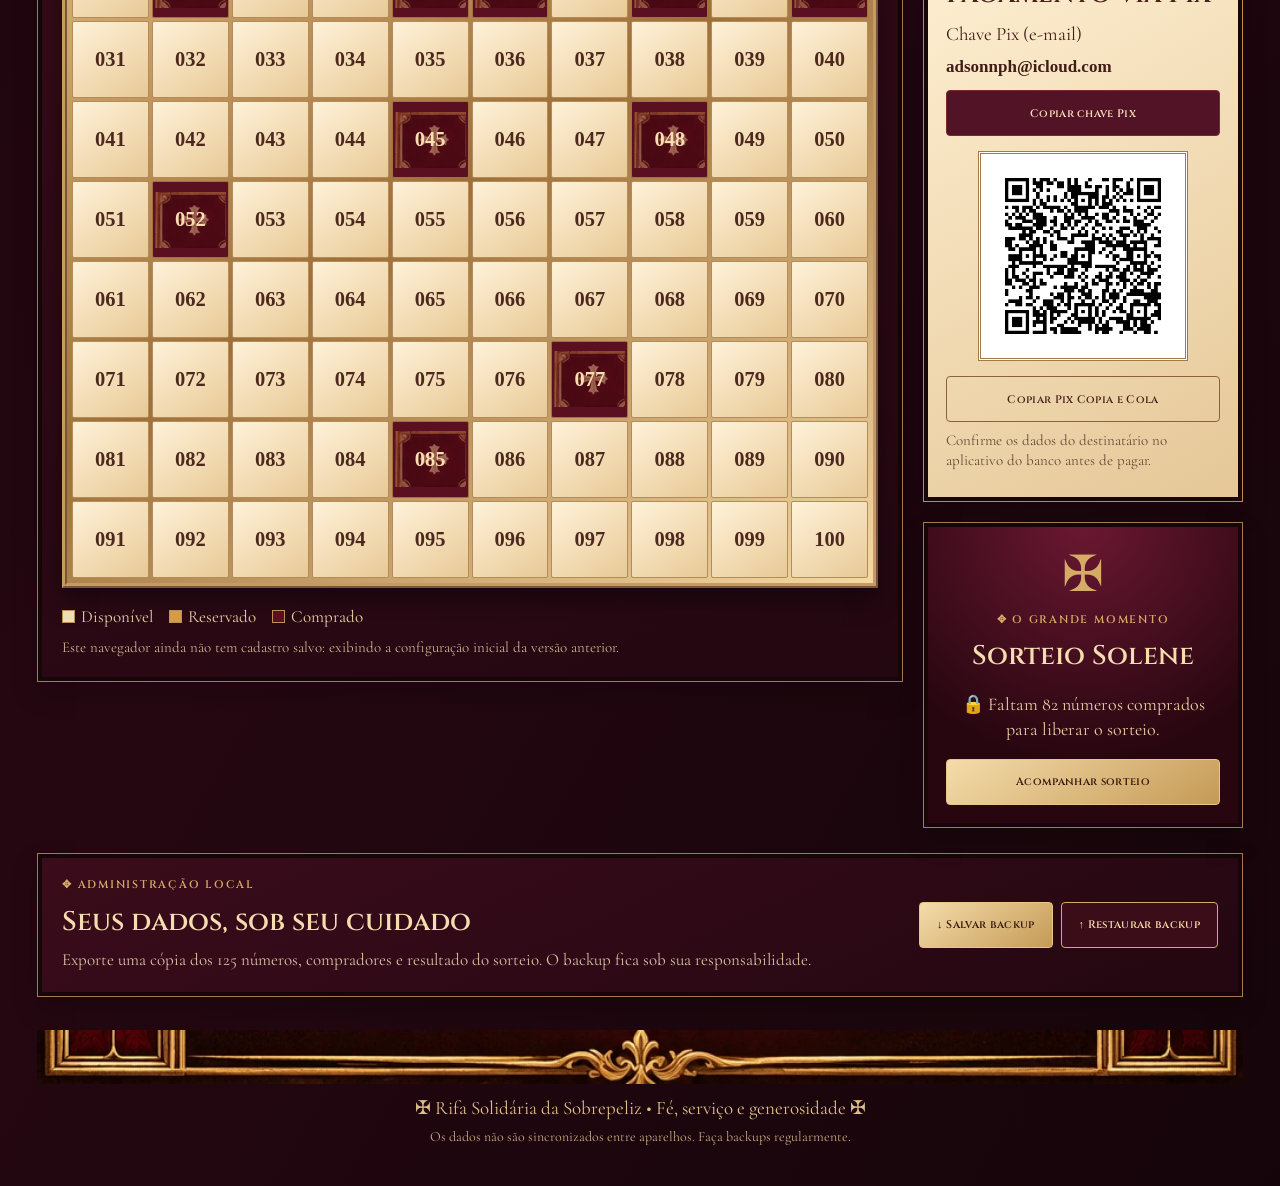
==== commit be593097: "Atualizar o index.html" ====
--- a/index.html
+++ b/index.html
@@ -1,4 +1,3 @@
-
 <!DOCTYPE html>
 <html lang="pt-BR">
 <head>
@@ -21,6 +20,7 @@
       <nav class="navegacao" aria-label="Menu principal">
         <a href="#numeros">Números</a>
         <a href="#pagamento">Pagamento</a>
+        <a href="./rodada-extra.html">Rodada Extra</a>
         <a href="./compradores.html">Compradores</a>
         <a href="./divulgacao.html">Divulgação</a>
         <a class="nav-destaque" href="./sorteio.html">✥ Sorteio Solene</a>
@@ -37,6 +37,7 @@
             <a class="botao botao-ouro" href="#numeros">Escolher meu número <span aria-hidden="true">↗</span></a>
             <a class="botao botao-contorno" href="#pagamento">Ver como contribuir</a>
           </div>
+          <p class="regra-participacao">Regra do Sorteio Solene: serão 125 números no total, com uma chance por número adquirido. O sorteio acontecerá somente após todos estarem comprados.</p>
           <div class="hero-valores">
             <span><small>CADA NÚMERO</small><strong>R$ 5,00</strong></span>
             <span class="divisao" aria-hidden="true"></span>
@@ -56,6 +57,19 @@
         <div><small>RESERVADOS</small><strong id="reservados">—</strong></div>
         <div><small>DISPONÍVEIS</small><strong id="disponiveis">—</strong></div>
         <div><small>VALOR DOS COMPRADOS</small><strong id="arrecadado">—</strong></div>
+      </section>
+
+      <section class="painel painel-rodada" id="rodadaExtra" aria-labelledby="tituloExtra">
+        <div class="rodada-emblema" aria-hidden="true">✠</div>
+        <div class="rodada-texto">
+          <p class="sobretitulo">✥ SEGUNDA ETAPA DA CAMPANHA</p>
+          <h2 id="tituloExtra">Rodada Extra — 25 números especiais</h2>
+          <p>Depois dos 100 números originais, abrimos os números <strong>101 a 125</strong> por <strong>R$ 10,00 cada</strong>. Todos concorrem ao mesmo prêmio de R$ 100,00.</p>
+          <p class="rodada-estado" id="estadoExtra" role="status">Consultando o progresso...</p>
+          <div class="rodada-progresso" role="progressbar" id="barraExtra" aria-label="Progresso da Rodada Extra" aria-valuemin="0" aria-valuemax="25" aria-valuenow="0"><div id="preenchimentoExtra"></div></div>
+          <p class="rodada-resumo" id="resumoExtra">0/25 comprados • R$ 0,00 em números extras</p>
+        </div>
+        <a class="botao botao-ouro" href="./rodada-extra.html" id="atalhoExtra">Conhecer a Rodada Extra</a>
       </section>
 
       <div class="conteudo-principal">
@@ -117,7 +131,7 @@
             <span class="icone-trofeu" aria-hidden="true">✠</span>
             <p class="sobretitulo">✥ O GRANDE MOMENTO</p>
             <h2>Sorteio Solene</h2>
-            <p id="estadoSorteio">Disponível após a compra dos 100 números.</p>
+            <p id="estadoSorteio">Disponível após a compra dos 125 números.</p>
             <a class="botao botao-ouro largura-total" id="atalhoSorteio" href="./sorteio.html">Acompanhar sorteio</a>
           </section>
         </aside>
@@ -127,7 +141,7 @@
         <div>
           <p class="sobretitulo">✥ ADMINISTRAÇÃO LOCAL</p>
           <h2 id="tituloFerramentas">Seus dados, sob seu cuidado</h2>
-          <p>Exporte uma cópia dos números, compradores e resultado do sorteio. O backup fica sob sua responsabilidade.</p>
+          <p>Exporte uma cópia dos 125 números, compradores e resultado do sorteio. O backup fica sob sua responsabilidade.</p>
         </div>
         <div class="ferramentas-acoes">
           <button class="botao botao-ouro" id="baixarBackup" type="button">↓ Salvar backup</button>
@@ -149,7 +163,7 @@
       <div class="modal-topo">
         <p class="sobretitulo">✥ CADASTRO DE PARTICIPAÇÃO</p>
         <h2 id="tituloJanela">Número 001</h2>
-        <p>Edite a situação e os dados do comprador.</p>
+        <p>Edite a situação e os dados do comprador (R$ 5,00).</p>
       </div>
       <fieldset class="grupo-situacao">
         <legend>Situação do número</legend>
@@ -174,4 +188,4 @@
   </dialog>
   <div id="mensagem" class="toast" role="status" aria-live="polite"></div>
 </body>
-</html>
+</html>
--- a/rifa.css
+++ b/rifa.css
@@ -0,0 +1,73 @@
+
+@import url('https://fonts.googleapis.com/css2?family=Cinzel:wght@400;500;600;700&family=Cormorant+Garamond:wght@400;500;600;700&display=swap');
+:root{--fundo:#16050a;--vinho:#3b0b18;--vinho2:#601729;--ouro:#d6ab67;--ouro-claro:#f3dcae;--texto:#f4e7d2;--suave:#d7c1a3;--papel:#f4e5c9;--tinta:#421d17;--borda:#9e7445}
+*{box-sizing:border-box}
+html{scroll-behavior:smooth}
+body{margin:0;background:radial-gradient(ellipse at 50% 0%,#622036 0%,transparent 52%),linear-gradient(120deg,#16050a,#250711 50%,#15050a);color:var(--texto);font-family:'Cormorant Garamond',Georgia,serif;font-size:19px}
+button,input,select,textarea{font:inherit}button{cursor:pointer}
+a{color:inherit}a:focus-visible,button:focus-visible,input:focus-visible,select:focus-visible,textarea:focus-visible{outline:3px solid #ffe2a5;outline-offset:3px}
+[hidden]{display:none!important}
+.pagina{max-width:1250px;margin:auto;padding:0 22px}
+.topo{display:flex;align-items:center;justify-content:space-between;gap:20px;padding:22px 0;border-bottom:1px solid #af855b77}
+.marca{display:flex;align-items:center;gap:11px;text-decoration:none;white-space:nowrap}
+.marca-cruz{font-size:39px;line-height:1;color:var(--ouro)}
+.marca strong,.marca small{display:block;font-family:'Cinzel',Georgia,serif;letter-spacing:.07em}
+.marca strong{font-size:17px}.marca small{font-size:10px;color:var(--ouro);margin-top:3px}
+.navegacao{display:flex;align-items:center;flex-wrap:wrap;justify-content:flex-end;gap:7px 18px}
+.navegacao a{text-decoration:none;font:600 11px 'Cinzel',Georgia,serif;letter-spacing:.03em;color:#eed7b4}
+.navegacao a:hover{color:#fff4d9}
+.navegacao .nav-destaque{padding:11px 13px;border:1px solid var(--ouro);border-radius:4px;color:var(--ouro-claro)}
+.hero{display:grid;grid-template-columns:1.1fr .9fr;align-items:center;gap:42px;padding:65px 0 58px}
+.sobretitulo{margin:0 0 12px;font:600 11px 'Cinzel',Georgia,serif;letter-spacing:.16em;color:var(--ouro)}
+h1,h2,h3{font-family:'Cinzel',Georgia,serif;font-weight:600}
+h1{font-size:clamp(34px,4.3vw,59px);line-height:1.23;letter-spacing:-.035em;margin:0 0 20px}
+h1 em{display:block;font-family:'Cormorant Garamond',Georgia,serif;font-weight:600;letter-spacing:0;color:var(--ouro-claro)}
+.hero-descricao{font-size:clamp(19px,2vw,24px);line-height:1.45;max-width:590px;color:var(--suave);margin:0 0 25px}
+.hero-acoes{display:flex;gap:10px;flex-wrap:wrap}
+.botao{display:inline-flex;align-items:center;justify-content:center;gap:10px;border:1px solid var(--ouro);border-radius:4px;padding:13px 17px;text-decoration:none;text-align:center;font:600 11px 'Cinzel',Georgia,serif;letter-spacing:.03em;min-height:46px;transition:filter .2s,transform .2s}
+.botao:hover{filter:brightness(1.1);transform:translateY(-1px)}.botao:disabled{opacity:.5;cursor:not-allowed}
+.botao-ouro{background:linear-gradient(145deg,#f4dcaa,#c59a56);color:#37180d;border-color:#e9c58d}
+.botao-contorno{background:#3a0d19;color:#f5d8a7}
+.botao-vinho{background:#521327;color:#f8e1b5;border-color:#742b37}
+.botao-contorno-escuro{background:transparent;color:#4c231a;border-color:#8b633b}
+.largura-total{width:100%}
+.hero-valores{display:flex;align-items:center;gap:24px;margin-top:33px}
+.hero-valores span:not(.divisao){display:grid;gap:3px}.hero-valores small{font:600 10px 'Cinzel',Georgia,serif;color:var(--suave);letter-spacing:.08em}.hero-valores strong{font:600 29px Georgia,serif;color:var(--ouro-claro)}.divisao{height:42px;border-left:1px solid #a7825a88}
+.hero-arte{padding:10px;border:1px solid #a87848;background:linear-gradient(135deg,#3d0b1a,#1b060b);box-shadow:0 20px 65px #0008;position:relative}
+.hero-arte::before,.hero-arte::after{content:'✥';position:absolute;color:var(--ouro);font-size:25px}.hero-arte::before{top:-15px;left:-7px}.hero-arte::after{right:-7px;bottom:-15px}
+.arte-moldura{border:3px double #bd9056;overflow:hidden}.arte-moldura img{display:block;width:100%;height:auto}
+.hero-arte p{text-align:center;font-style:italic;color:#e1bd7e;margin:13px 0 4px;font-size:19px}
+.faixa-estatisticas{display:grid;grid-template-columns:repeat(4,minmax(0,1fr));border:1px solid #a57847;background:linear-gradient(145deg,#481020,#270711);margin-bottom:30px}
+.faixa-estatisticas>div{padding:20px 10px;text-align:center;border-right:1px solid #9e744577}.faixa-estatisticas>div:last-child{border-right:0}
+.faixa-estatisticas small{display:block;font:600 10px 'Cinzel',Georgia,serif;letter-spacing:.08em;color:#d2b68d}.faixa-estatisticas strong{display:block;font:600 clamp(19px,2.8vw,32px) Georgia,serif;color:#f8dfb1;margin-top:8px}
+.conteudo-principal{display:grid;grid-template-columns:minmax(0,1fr) 320px;gap:20px;align-items:start}
+.painel{border:1px solid #a37a4e;background:linear-gradient(155deg,#3b0c1b,#230711);padding:24px;box-shadow:inset 0 0 0 4px #18050a,0 12px 25px #0003}
+.painel h2{font-size:clamp(19px,2.1vw,27px);margin:0 0 9px;line-height:1.3;color:#f5ddb0}
+.painel p{line-height:1.35}
+.cabecalho-secao{display:flex;justify-content:space-between;gap:15px;align-items:start}.cabecalho-secao p:last-child{color:var(--suave);margin:0 0 17px;font-size:18px}
+.selo{font:600 10px 'Cinzel',Georgia,serif;border:1px solid #a77b4d;border-radius:99px;padding:8px;white-space:nowrap;color:#e5c995}
+.filtros{display:flex;gap:7px;flex-wrap:wrap;margin:3px 0 18px}.filtro{background:#27070f;color:#e5c8a0;border:1px solid #8c6744;border-radius:3px;padding:9px 12px;font:600 11px 'Cinzel',Georgia,serif}.filtro.ativo{background:var(--ouro);color:#34130d;border-color:#f0cf91}
+.quadro{background:linear-gradient(145deg,#e9c58c,#9e7039,#f4d9a3);border:5px ridge #c69a60;padding:5px;box-shadow:0 12px 24px #0006}
+.grade{display:grid;grid-template-columns:repeat(10,minmax(0,1fr));gap:3px}
+.numero{position:relative;aspect-ratio:1/1;min-width:0;display:flex;align-items:center;justify-content:center;border:1px solid #b48b59;border-radius:2px;background:linear-gradient(145deg,#fff2d9,#e8c996);color:#4d281c;font:600 clamp(11px,1.6vw,21px) Georgia,serif;isolation:isolate;padding:0}
+.numero:hover{outline:2px solid #fef4dc;outline-offset:-3px;filter:brightness(1.08)}
+.numero.reservado{background:linear-gradient(140deg,#e9bc6b,#b57b31);color:#4b1d0e}.numero.reservado::after{content:'◆';font-size:9px;position:absolute;right:2px;top:1px;color:#733817}
+.numero.comprado{background:#5b1022;color:#f8dfb2;border-color:#a46f45}.numero.comprado::before{content:'';position:absolute;inset:2px;background:url('./cruz-comprado.webp') center/contain no-repeat;opacity:.45;z-index:-1}
+.numero.oculto{display:none}.vazio{text-align:center;color:#e7c89c}
+.legenda{display:flex;flex-wrap:wrap;gap:8px 16px;margin:18px 0 8px;font-size:17px;color:#ead0a6}.legenda span{display:flex;align-items:center;gap:6px}.amostra{display:inline-block;width:13px;height:13px;border:1px solid #bc9055}.amostra-disponivel{background:#f1dcb4}.amostra-reservado{background:#d49c47}.amostra-comprado{background:#5b1022}
+.nota{font-size:15px!important;color:#cbb18e!important;margin:10px 0 0}.alerta-dados{padding:12px;border:1px solid #f6aa9b;background:#5e1823;color:#ffe1d5}
+.lateral{display:grid;gap:20px}.lateral .painel{padding:22px}.painel-progresso p:last-of-type{font-size:18px;color:#e6c9a1}.progresso-destaque{display:flex;align-items:baseline;gap:8px;margin:18px 0 14px}.progresso-destaque strong{font:600 54px Georgia,serif;color:#f7d89c}.progresso-destaque span{font-size:17px;color:var(--suave)}
+.barra{height:12px;background:#160409;border:1px solid #ae8650;border-radius:20px;overflow:hidden}.barra>div{height:100%;width:0;background:linear-gradient(90deg,#a96e32,#f5dca2);transition:width .35s}
+.meta{border-top:1px solid #966f49;margin-top:20px;padding-top:15px;display:flex;justify-content:space-between;gap:10px;font-size:16px}.meta strong{color:#f6d69e}
+.painel-pix{background:linear-gradient(150deg,#fff1d5,#e5c797);color:var(--tinta);border-color:#bb8d4c}.painel-pix h2{color:#4b211a}.painel-pix .sobretitulo{color:#7a4a2d}.painel-pix p{margin:8px 0}.chave-pix{font:600 17px Georgia,serif;overflow-wrap:anywhere;margin:10px 0 13px}.qr-area{text-align:center;margin:15px 0}.qr-area img{display:block;width:min(100%,210px);height:auto;margin:auto;padding:10px;background:#fff;border:3px double #a17b46}.nota-escura{color:#684c3a!important}
+.painel-sorteio{text-align:center;background:radial-gradient(circle at top,#6b1831,#270610 70%)}.icone-trofeu{display:block;font-size:50px;color:var(--ouro);margin-bottom:8px}.painel-sorteio p:not(.sobretitulo){font-size:18px;color:#e8cda5}.painel-sorteio.concluido{border-color:#e8bd79}
+.painel-ferramentas{display:flex;align-items:center;justify-content:space-between;gap:24px;margin:25px 0}.painel-ferramentas p:last-child{font-size:17px;color:var(--suave);margin:0}.ferramentas-acoes{display:flex;gap:8px;flex-wrap:wrap;justify-content:flex-end;flex-shrink:0}
+.rodape{text-align:center;padding:8px 0 40px;color:#dfbe8b}.rodape img{display:block;width:100%;max-height:140px;object-fit:contain}.rodape p{margin:12px 0 4px}.rodape small{font-size:14px;color:#c7a983}
+dialog{width:min(95vw,500px);max-height:92dvh;overflow:auto;padding:24px;border:3px double #d4a86c;border-radius:6px;background:linear-gradient(160deg,#5b1527,#260710);color:#f4dfb9;box-shadow:0 20px 70px #000b}dialog::backdrop{background:#0b0307c9}
+.modal-topo{text-align:center}.modal-topo h2{font:600 25px 'Cinzel',Georgia,serif;margin:0}.modal-topo p:last-child{margin:7px 0 16px;color:#e4c6a1}
+.grupo-situacao{display:grid;gap:8px;border:1px solid #9e7445;padding:12px;margin:0 0 15px}.grupo-situacao legend{font-size:17px;padding:0 6px}.grupo-situacao label{padding:8px 10px;background:#320c19;border:1px solid #755138;cursor:pointer}.grupo-situacao label:has(input:checked){border-color:#f4d49c;background:#722337}
+.campo{display:block;margin:12px 0 5px;font-size:17px}dialog select,dialog input:not([type=radio]),dialog textarea{width:100%;background:#fff1d5;color:#35160f;border:1px solid #b9905a;border-radius:3px;padding:10px}dialog input:disabled,dialog select:disabled,dialog textarea:disabled{opacity:.5}.modal-alerta{min-height:22px;color:#ffe0a2;font-size:16px}.modal-acoes{display:flex;gap:9px}.modal-acoes .botao{flex:1}.toast{position:fixed;left:50%;bottom:22px;transform:translateX(-50%);background:#f6dbac;color:#35160f;border:2px solid #bd8c4c;padding:13px 20px;z-index:100;display:none;max-width:90vw;text-align:center;box-shadow:0 8px 30px #0007}
+@media(max-width:1030px){.conteudo-principal{grid-template-columns:minmax(0,1fr) 290px}.hero{gap:25px}.pagina{padding:0 14px}.navegacao{gap:9px}}
+@media(max-width:760px){.topo{align-items:flex-start;flex-direction:column}.navegacao{justify-content:flex-start}.hero{grid-template-columns:1fr;padding:38px 0}.hero-arte{max-width:550px;width:100%;margin:auto}.conteudo-principal{grid-template-columns:1fr}.lateral{grid-template-columns:repeat(2,minmax(0,1fr))}.painel-sorteio{grid-column:1/-1}.painel-ferramentas{flex-direction:column;align-items:stretch}.ferramentas-acoes{justify-content:flex-start}}
+@media(max-width:520px){.pagina{padding:0 9px}.topo{padding:15px 0}.marca strong{font-size:15px}.navegacao{gap:9px 13px}.navegacao a{font-size:10px}.hero{padding:32px 4px}.hero-acoes .botao{width:100%}.hero-valores{justify-content:center}.faixa-estatisticas{grid-template-columns:repeat(2,1fr)}.faixa-estatisticas>div:nth-child(2){border-right:0}.faixa-estatisticas>div:nth-child(-n+2){border-bottom:1px solid #9e744577}.painel{padding:13px}.cabecalho-secao{flex-direction:column;gap:2px}.selo{margin-bottom:13px}.quadro{padding:2px;border-width:3px}.grade{gap:1px}.numero{font-size:clamp(10px,3.1vw,16px)}.numero.reservado::after{font-size:6px}.filtros{gap:5px}.filtro{font-size:10px;padding:9px 8px}.lateral{grid-template-columns:1fr}.painel-sorteio{grid-column:auto}.modal-acoes{flex-direction:column}dialog{padding:15px}.ferramentas-acoes .botao{width:100%}}
+@media(prefers-reduced-motion:reduce){html{scroll-behavior:auto}*,*::before,*::after{transition:none!important;animation:none!important}}
